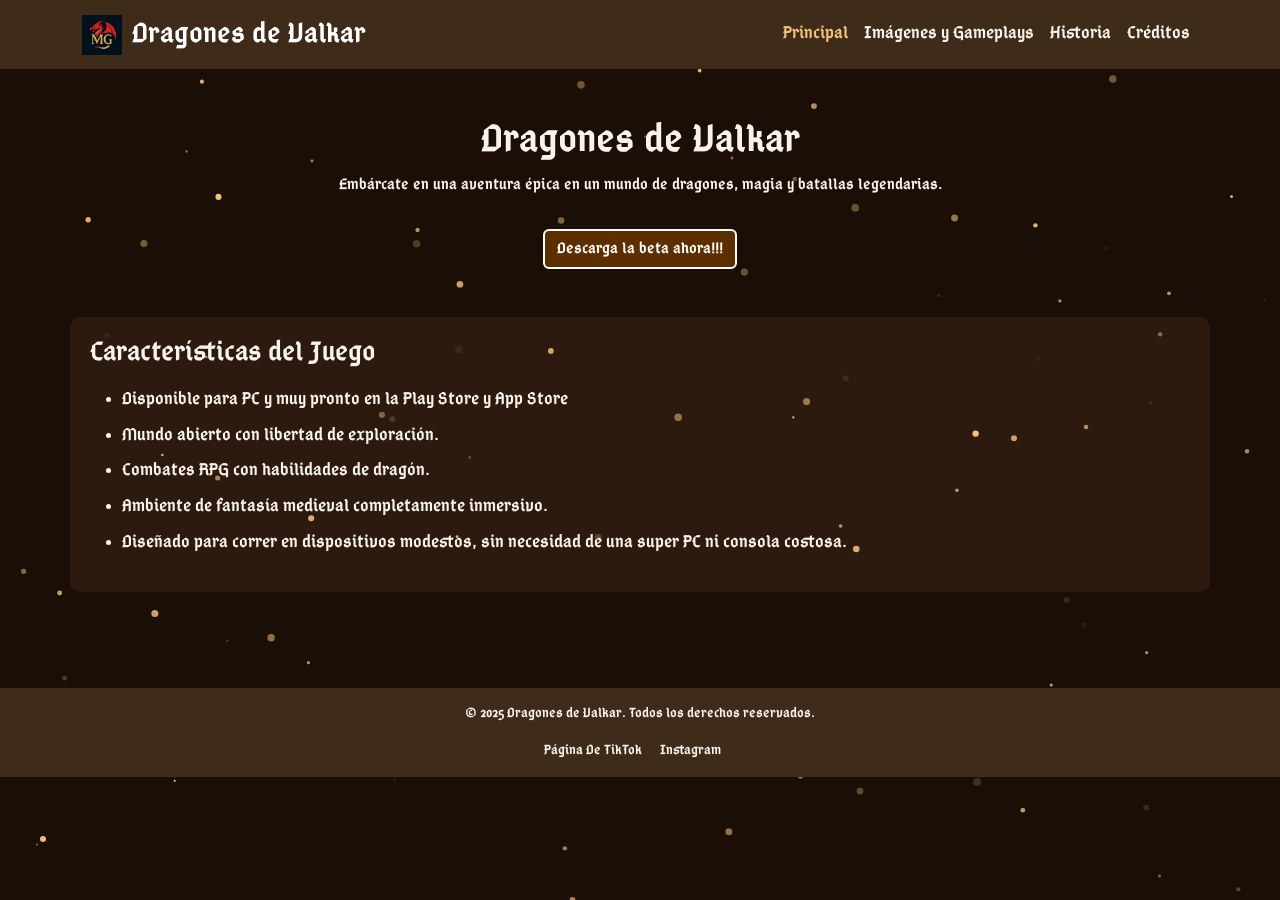
==== index.html @ 28e40c5c "Update index.html" ====
<!DOCTYPE html>
<html lang="es">

<head>
  <meta name="google-site-verification" content="26uT5O9fHgIywnMRwaJhDt1TDYL-JaKxjwkAxQlko0U" />
  <meta charset="UTF-8" />
  <meta name="viewport" content="width=device-width, initial-scale=1" />
  <title>Dragones de Valkar</title>
  <meta name="description" content="Explora el mundo de Dragones de Valkar, un juego de aventuras y dragones desarrollado en Unity.">
  <meta name="keywords" content="juego de dragones, Unity, Valkar, RPG, aventuras">
  <link rel="icon" href="imgs/logo.png" type="image/png">

  <!-- Bootstrap -->
  <link href="https://cdn.jsdelivr.net/npm/bootstrap@5.3.3/dist/css/bootstrap.min.css" rel="stylesheet" />
  <!-- Fuentes medievales -->
  <link href="https://fonts.googleapis.com/css2?family=Cinzel:wght@700&family=Uncial+Antiqua&display=swap"
    rel="stylesheet" />
  <!-- FontAwesome para iconos -->
  <link rel="stylesheet" href="https://cdnjs.cloudflare.com/ajax/libs/font-awesome/6.5.0/css/all.min.css" />
  <link rel="stylesheet" href="style.css">

</head>

<body>
  <canvas class="particles"></canvas>

  <nav class="navbar navbar-expand-lg navbar-dark">
    <div class="container">
      <a class="navbar-brand" href="#" onclick="showSection('principal'); playSound()">
        <img src="imgs/logo1.jpg" alt="" id="logo-img" />
        Dragones de Valkar
      </a>
      <button class="navbar-toggler collapsed" type="button" data-bs-toggle="collapse" data-bs-target="#navbarNav"
        aria-controls="navbarNav" aria-expanded="false" aria-label="Toggle navigation">
        <span></span>
      </button>
      <div class="collapse navbar-collapse" id="navbarNav">
        <ul class="navbar-nav ms-auto">
          <li class="nav-item"><a class="nav-link active" href="#"
              onclick="showSection('principal'); playSound()">Principal</a></li>
          <li class="nav-item"><a class="nav-link" href="#" onclick="showSection('media'); playSound()">Imágenes y
              Gameplays</a></li>
          <li class="nav-item"><a class="nav-link" href="#" onclick="showSection('historia'); playSound()">Historia</a>
          </li>
          <li class="nav-item"><a class="nav-link" href="#" onclick="showSection('creditos'); playSound()">Créditos</a>
          </li>
        </ul>
      </div>
    </div>
  </nav>

  <!-- PRINCIPAL -->
  <header id="principal" class="text-center py-5 active">
    <h1 class="medieval-title">Dragones de Valkar</h1>
    <p class="px-3">
      Embárcate en una aventura épica en un mundo de dragones, magia y batallas legendarias.
    </p>
    <a class="btn btn-medieval mt-3"
      href="https://drive.google.com/uc?export=download&id=1V-UqhpnRbyYNbHT9sSstp-nfOlKIEPv4" download>Descarga la beta ahora!!!</a>

    <div class="container feature-list text-start mt-5">
      <h3 class="medieval-title mb-3">Características del Juego</h3>
      <ul>
        <li>Disponible para PC y muy pronto en la Play Store y App Store</li>
        <li>Mundo abierto con libertad de exploración.</li>
        <li>Combates RPG con habilidades de dragón.</li>
        <li>Ambiente de fantasía medieval completamente inmersivo.</li>
        <li>Diseñado para correr en dispositivos modestos, sin necesidad de una super PC ni consola costosa.</li>
      </ul>
    </div>
  </header>

  <!-- CARRUSEL PRINCIPAL -->
  <section id="carousel-section" class="container mb-5 active">
    <div id="gameCarousel" class="carousel slide" data-bs-ride="carousel" data-bs-interval="4000">
      <div class="carousel-inner">
        <div class="carousel-item active">
          <img src="imgs/game6to.png" class="d-block w-100" alt="Slide 1" />
        </div>
        <div class="carousel-item">
          <img src="imgs/game5top.png" class="d-block w-100" alt="Slide 2" />
        </div>
        <div class="carousel-item">
          <img src="imgs/game13top.png" class="d-block w-100" alt="Slide 3" />
        </div>
      </div>
      <button class="carousel-control-prev" type="button" data-bs-target="#gameCarousel" data-bs-slide="prev">
        <span class="carousel-control-prev-icon"></span>
      </button>
      <button class="carousel-control-next" type="button" data-bs-target="#gameCarousel" data-bs-slide="next">
        <span class="carousel-control-next-icon"></span>
      </button>
    </div>
  </section>

  <!-- MEDIA (IMÁGENES Y GAMEPLAYS) -->
  <section id="media" class="container text-center mb-5">
    <h2 class="medieval-title mb-4">Imágenes y Gameplays</h2>
    <div class="row g-4 justify-content-center">
      <div class="col-6 col-md-4 col-lg-3">
        <div class="dragon-card">
          <img src="imgs/game1.png" alt="Imagen 1" />
        </div>
      </div>
      <div class="col-6 col-md-4 col-lg-3">
        <div class="dragon-card">
          <img src="imgs/game2.png" alt="Imagen 2" />
        </div>
      </div>
      <div class="col-6 col-md-4 col-lg-3">
        <div class="dragon-card">
          <img src="imgs/game3.png" alt="Imagen 3" />
        </div>
      </div>
      <div class="col-6 col-md-4 col-lg-3">
        <div class="dragon-card">
          <img src="imgs/game4.png" alt="Imagen 4" />
        </div>
      </div>
      <div class="col-6 col-md-4 col-lg-3">
        <div class="dragon-card">
          <img src="imgs/game8.png" alt="Imagen 5" />
        </div>
      </div>
      <div class="col-6 col-md-4 col-lg-3">
        <div class="dragon-card">
          <img src="imgs/game11.png" alt="Imagen 6" />
        </div>
      </div>
      <div class="col-6 col-md-4 col-lg-3">
        <div class="dragon-card">
          <img src="imgs/game12.png" alt="Imagen 7" />
        </div>
      </div>
      <div class="col-6 col-md-4 col-lg-3">
        <div class="dragon-card">
          <img src="imgs/game15.png" alt="Imagen 8" />
        </div>
      </div>
      <div class="col-6 col-md-4 col-lg-3">
        <div class="dragon-card">
          <img src="imgs/game13top.png" alt="Imagen 9" />
        </div>
      </div>
      <div class="col-6 col-md-4 col-lg-3">
        <div class="dragon-card">
          <img src="imgs/game8top.png" alt="Imagen 10" />
        </div>
      </div>
    </div>
  </section>

  <!-- HISTORIA -->
  <section id="historia" class="container mb-5">
    <h2 class="medieval-title mb-3 text-center">Historia</h2>
    <label id="historia-text" rows="8">Valkar es una isla perdida en el medio del mar un conjunto de rocas que se
      mantiene de pie ante las adversidades en otros lugares
      tienen animales magicos dinosaurios pero aqui tenemos dragones y
      son muy amigables y debemos de tratar de protegerlos para convivir en esta maravillosa isla, en este increible
      mundo encontraras todo tipo de aventuras misterios por explorar misiones y un increible mundo abierto ademas de
      que puedes elegir tu propia historia no hay nada que te detenga de ser lo que tu quieras ser</label>

    <div class="mt-4 text-center">
      <button class="btn btn-medieval" data-bs-toggle="modal" data-bs-target="#libroDragonesModal">Abrir Libro de
        Dragones</button>
    </div>

    <!-- Modal Libro de Dragones -->
    <div class="modal fade" id="libroDragonesModal" tabindex="-1" aria-labelledby="libroDragonesLabel"
      aria-hidden="true">
      <div class="modal-dialog modal-xl modal-dialog-scrollable">
        <div class="modal-content">
          <div class="modal-header">
            <h5 class="modal-title" id="libroDragonesLabel">Libro de Dragones</h5>
            <button type="button" class="btn-close btn-close-white" data-bs-dismiss="modal"
              aria-label="Cerrar"></button>
          </div>
          <div class="modal-body">
            <div class="row">
              <div class="col-md-4">
                <div class="dragon-card">
                  <img src="imgs/dragon1.png" alt="Dragón Fuego" />
                  <div class="dragon-name">Volcanis</div>
                  <p>Volcanis es un dragon que habita en la isla ashika este dragon escupe lava es gigantesco y ademas
                    lanza viento que destroza todo a su paso.</p>
                </div>
                <div class="dragon-card">
                  <img src="imgs/dragon2.png" alt="Dragón Fuego" />
                  <div class="dragon-name">Lyas</div>
                  <p>Lyas es un dragon de naturaleza, es muy docil y es muy bueno con las plantas muy fuerte ademas con
                    sus ataques de naturaleza
                    , habita principalmente en la isla lisana</p>
                </div>
                <div class="dragon-card">
                  <img src="imgs/dragon3.png" alt="Dragón Fuego" />
                  <div class="dragon-name">Nereus</div>
                  <p>Nereus es un dragon de agua que puede moverse por el mar, no puede volar como la mayoria pero puede
                    moverse mas rapido por el agua,
                    habita en todo el mar,pricipalmente en la isla salias.</p>
                </div>
                <div class="dragon-card">
                  <img src="imgs/dragon4.png" alt="Dragón Fuego" />
                  <div class="dragon-name">Leo</div>
                  <p>leo es un dragon robusto y es perfecto para destruir cosas ya que tiene una cola con una piedra muy
                    poderoso
                    es muy util para conseguir recursos habita principalmente en la isla rocastra.</p>
                </div>
              </div>
              <!-- añadir más dragones-->
            </div>
          </div>
          <div class="modal-footer">
            <button type="button" class="btn btn-medieval" data-bs-dismiss="modal">Cerrar</button>
          </div>
        </div>
      </div>
    </div>
  </section>

  <!-- CRÉDITOS -->
  <section id="creditos" class="container text-center mb-5">
    <h2 class="medieval-title mb-3">Créditos</h2>
    <p>Desarrollado por Sebastian Aguilar Quesada.</p>
    <p>Desarrollado por Keneth barquero Cubillo</p>
    <a href="https://forms.cloud.microsoft/pages/responsepage.aspx?id=Kv6hD1vVZUaV51OlaSfYM9OMAo64_tlMnvQJeB1EG01UQlcwNUxWU0dCRjVFMVNMQ1pEWjNPNTMyMC4u&origin=lprLink&route=shorturl"
      target="_blank" rel="noopener">Contribuye con el desarrollo de Dragones de Valkar danos tus comentarios en esta
      encuesta</a>
    <h2 class="medieval-title mb-3 text-center">Nuestra Historia</h2>
    <label id="historia-text" rows="8">El juego fue Desarrollado con el fin de participar en la competicion expotecnica
      pero mas que eso para llegar a ser un juego competitvo nuestra inspiracion son todas las personas que a corta edad
      y solos contra el mundo lograron cosas increibles y queremos lo mismo somos un equipo de desarrollo pequeño pero
      esperamos poder llegar a cosas grandes el proyecto fue empezado el 15 de noviembre de 2024 y se llevan mas de
      12mil lineas de codigo ademas de muchas horas de trabajo, todo esto hecho por nuestro equipo de trabajo que como
      unica educacion tiene python basico de consola lo cual no es para nada lo que se necesita para hacer un
      videojuego, se requiere aprender una infinifad de tecnologias que nuestro equipo aprendio por su cuenta para poder
      desarrollar este juego todo con el fin de dar inspiracion a otras personas para que se empeñen en sus proyectos
      personales asi como muchas personas nos inspiraron a nostros, esta es nuestra Historia y apenas comienza. </label>
  </section>

  <!-- Botón volver arriba -->
  <button id="backToTop" title="Volver arriba"><i class="fas fa-arrow-up"></i></button>

  <footer class="text-center mt-5">
    <p>© 2025 Dragones de Valkar. Todos los derechos reservados.</p>
    <a href="https://www.tiktok.com/@mythic.game" target="_blank" rel="noopener">Página De TikTok</a>
    <a href="https://www.instagram.com/mythic_games.mg/" target="_blank" rel="noopener">Instagram</a>
  </footer>

  <!-- Bootstrap JS -->
  <script src="https://cdn.jsdelivr.net/npm/bootstrap@5.3.3/dist/js/bootstrap.bundle.min.js"></script>

  <audio id="clickSound" src="https://freesound.org/data/previews/250/250629_4486188-lq.mp3" preload="auto"></audio>

  <script>
    // Función para mostrar la sección seleccionada
    function showSection(id) {
      // Ocultar todas las secciones y headers
      const sections = document.querySelectorAll('section, header');
      sections.forEach(s => {
        s.classList.remove('active');
      });

      // Activar la sección solicitada
      const target = document.getElementById(id);
      if (target) {
        target.classList.add('active');
      }

      // Actualizar el estado activo en el navbar
      const navLinks = document.querySelectorAll('.nav-link');
      navLinks.forEach(link => {
        link.classList.remove('active');
        if (link.textContent.trim().toLowerCase() === id) {
          link.classList.add('active');
        }
      });

      // Cerrar menú en móvil si está abierto
      const navbarCollapse = document.getElementById('navbarNav');
      if (navbarCollapse.classList.contains('show')) {
        new bootstrap.Collapse(navbarCollapse).hide();
        document.querySelector('.navbar-toggler').classList.add('collapsed');
      }
    }

    // Sonido al cambiar sección
    function playSound() {
      const sound = document.getElementById('');
      if (sound) {
        sound.currentTime = 0;
        sound.play();
      }
    }

    // Botón volver arriba
    const backToTopBtn = document.getElementById('backToTop');

    window.addEventListener('scroll', () => {
      if (window.scrollY > 300) {
        backToTopBtn.style.display = 'block';
      } else {
        backToTopBtn.style.display = 'none';
      }
    });

    backToTopBtn.addEventListener('click', () => {
      window.scrollTo({ top: 0, behavior: 'smooth' });
    });

    // Animar menú hamburguesa con toggle clases
    const toggler = document.querySelector('.navbar-toggler');
    toggler.addEventListener('click', () => {
      toggler.classList.toggle('collapsed');
    });

    // Partículas decorativas tipo magia
    const canvas = document.querySelector('.particles');
    const ctx = canvas.getContext('2d');
    let particlesArray = [];
    let w, h;

    function initCanvas() {
      w = window.innerWidth;
      h = window.innerHeight;
      canvas.width = w;
      canvas.height = h;
    }

    class Particle {
      constructor() {
        this.x = Math.random() * w;
        this.y = Math.random() * h;
        this.size = Math.random() * 3 + 1;
        this.speedX = (Math.random() - 0.5) * 0.5;
        this.speedY = (Math.random() - 0.5) * 0.5;
        this.alpha = Math.random();
      }
      update() {
        this.x += this.speedX;
        this.y += this.speedY;
        if (this.x < 0 || this.x > w) this.speedX *= -1;
        if (this.y < 0 || this.y > h) this.speedY *= -1;
      }
      draw() {
        ctx.save();
        ctx.globalAlpha = this.alpha;
        ctx.fillStyle = '#f1c27d';
        ctx.beginPath();
        ctx.arc(this.x, this.y, this.size, 0, Math.PI * 2);
        ctx.fill();
        ctx.restore();
      }
    }

    function initParticles() {
      particlesArray = [];
      for (let i = 0; i < 100; i++) {
        particlesArray.push(new Particle());
      }
    }

    function animateParticles() {
      ctx.clearRect(0, 0, w, h);
      particlesArray.forEach(p => {
        p.update();
        p.draw();
      });
      requestAnimationFrame(animateParticles);
    }

    window.addEventListener('resize', () => {
      initCanvas();
      initParticles();
    });

    // Inicializar todo
    initCanvas();
    initParticles();
    animateParticles();

    // Al cargar, mostrar sección principal
    document.addEventListener('DOMContentLoaded', () => {
      showSection('principal');
    });

    document.getElementById('contactForm').addEventListener('submit', e => {
      e.preventDefault();
      alert('Gracias por tu mensaje. Pronto te responderemos.');
      e.target.reset();
    });
  </script>
</body>


</html>
---- style.css ----
body {
        background-color: #1b0e06;
        font-family: 'abibas', cursive;
        color: #f8f4ed;
        margin: 0;
        padding: 0;
        transition: all 0.5s ease-in-out;
        overflow-x: hidden;
        position: relative;
    }

    @font-face {
        font-family: "abibas";
        src: url("Abibas (1).ttf") format('truetype');
        font-weight: normal;
        font-style: normal;
    }

    /* Navbar */
    .navbar {
        background-color: #3e2b1a;
        font-family: 'abibas', cursive;
        z-index: 20;
    }

    .navbar-brand {
        font-family: 'abibas', serif;
        font-size: 1.8rem;
        cursor: pointer;
        display: flex;
        align-items: center;
        gap: 10px;
    }

    .navbar-brand img {
        height: 40px;
        width: 40px;
        object-fit: contain;
    }

    .navbar-nav .nav-link {
        font-size: 1.1rem;
        color: #f8f4ed;
        transition: color 0.3s ease;
    }

    .navbar-nav .nav-link:hover,
    .navbar-nav .nav-link.active {
        color: #f1c27d;
    }

    /* Botón Medieval */
    .btn-medieval {
        background-color: #5c2e00;
        color: white;
        border: 2px solid #fff;
        transition: transform 0.3s ease;
        font-family: 'abibas', serif;
    }

    .btn-medieval:hover {
        transform: scale(1.1);
        background-color: #734b28;
    }

    /* Carousel */
    .carousel-item img {
        height: 500px;
        object-fit: cover;
    }

    /* Secciones */
    section,
    header {
        display: none;
        animation: fadeIn 0.5s ease-in-out;
    }

    section.active,
    header.active {
        display: block;
    }

    @keyframes fadeIn {
        from {
            opacity: 0;
        }

        to {
            opacity: 1;
        }
    }

    /* Lista características */
    .feature-list {
        background-color: #2c1a0f;
        border-radius: 10px;
        padding: 20px;
        margin-top: 30px;
    }

    .feature-list li {
        margin-bottom: 10px;
        font-size: 1.15rem;
        line-height: 1.4;
    }

    /* Texto en historia */
    #historia-text {
        background-color: #2c1a0f;
        border-radius: 10px;
        padding: 20px;
        font-size: 1.1rem;
        line-height: 1.5;
        max-height: 250px;
        overflow-y: auto;
        margin-top: 20px;
        color: #f8f4ed;
    }

    /* Libro dragones - modal */
    .modal-content {
        background-color: #3e2b1a;
        color: #f8f4ed;
        font-family: 'abibas', cursive;
    }

    .modal-header,
    .modal-footer {
        border: none;
    }

    .dragon-card {
        background-color: #5c2e00;
        border-radius: 10px;
        padding: 15px;
        margin: 10px;
        box-shadow: 0 0 10px #f1c27d;
        text-align: center;
    }

    .dragon-card img {
        max-width: 100%;
        border-radius: 8px;
        margin-bottom: 10px;
        border: 2px solid #f1c27d;
    }

    .dragon-name {
        font-family: 'abibas', serif;
        font-size: 1.4rem;
        margin-bottom: 8px;
    }

    /* Media queries para mejorar diseño móvil */
    @media (max-width: 768px) {
        .carousel-item img {
            height: 300px;
        }

        .navbar-brand {
            font-size: 1.5rem;
        }

        .feature-list li {
            font-size: 1rem;
        }
    }

    /* Footer */
    footer {
        background-color: #3e2b1a;
        padding: 15px;
        font-size: 0.9rem;
        font-family: 'abibas', cursive;
        color: #f8f4ed;
        position: relative;
        z-index: 10;
    }

    footer a {
        color: #f8f4ed;
        text-decoration: none;
        margin-right: 15px;
        transition: color 0.3s ease;
    }

    footer a:hover {
        color: #f1c27d;
    }

    /* Botón volver arriba */
    #backToTop {
        position: fixed;
        bottom: 40px;
        right: 40px;
        background-color: #5c2e00;
        border: none;
        border-radius: 50%;
        width: 50px;
        height: 50px;
        color: white;
        font-size: 1.5rem;
        cursor: pointer;
        display: none;
        z-index: 100;
        box-shadow: 0 0 10px #f1c27d;
        transition: background-color 0.3s ease;
    }

    #backToTop:hover {
        background-color: #734b28;
    }

    /* Menu hamburguesa animado */
    .navbar-toggler {
        border: none;
        outline: none;
        position: relative;
        width: 30px;
        height: 22px;
        cursor: pointer;
        background: transparent;
        z-index: 20;
    }

    .navbar-toggler span,
    .navbar-toggler span::before,
    .navbar-toggler span::after {
        display: block;
        background-color: #f8f4ed;
        position: absolute;
        height: 3px;
        width: 100%;
        border-radius: 2px;
        transition: all 0.3s ease;
    }

    .navbar-toggler span {
        top: 50%;
        margin-top: -1.5px;
    }

    .navbar-toggler span::before {
        content: "";
        top: -8px;
    }

    .navbar-toggler span::after {
        content: "";
        top: 8px;
    }

    .navbar-toggler.collapsed span {
        background-color: #f8f4ed;
    }

    .navbar-toggler:not(.collapsed) span {
        background-color: transparent;
    }

    .navbar-toggler:not(.collapsed) span::before {
        top: 0;
        transform: rotate(45deg);
    }

    .navbar-toggler:not(.collapsed) span::after {
        top: 0;
        transform: rotate(-45deg);
    }

    /* Partículas decorativas */
    .particles {
        position: fixed;
        top: 0;
        left: 0;
        width: 100%;
        height: 100%;
        pointer-events: none;
        z-index: 0;
    }
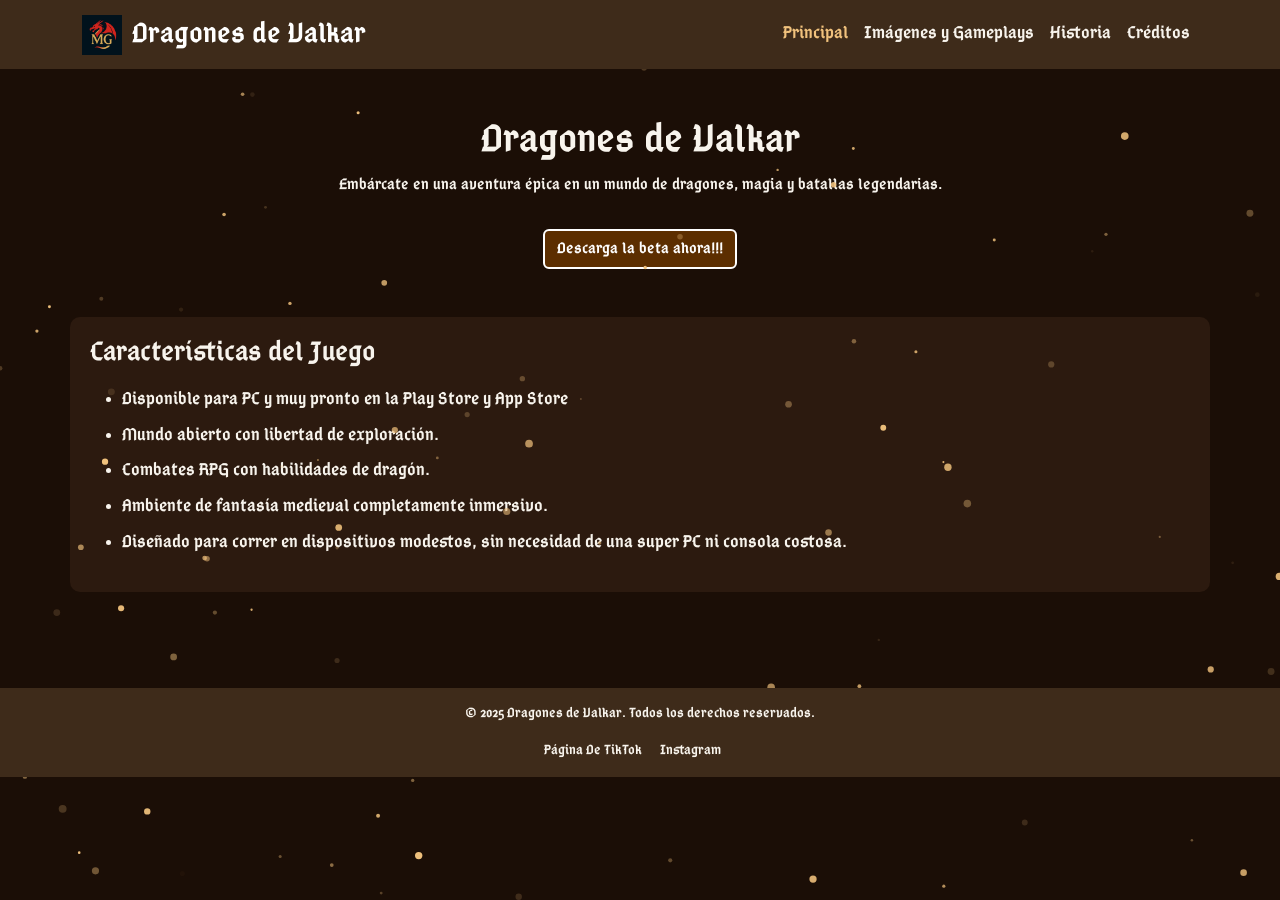
==== commit 72f8b8a4: "Update index.html" ====
--- a/index.html
+++ b/index.html
@@ -56,7 +56,7 @@
       Embárcate en una aventura épica en un mundo de dragones, magia y batallas legendarias.
     </p>
     <a class="btn btn-medieval mt-3"
-      href="https://drive.google.com/uc?export=download&id=1V-UqhpnRbyYNbHT9sSstp-nfOlKIEPv4" download>Descarga la beta ahora!!!</a>
+      href="https://drive.google.com/uc?export=download&id=1M0glUZsLuJYjhOCII3CLXPumoI_lZcLC" download>Descarga la beta ahora!!!</a>
 
     <div class="container feature-list text-start mt-5">
       <h3 class="medieval-title mb-3">Características del Juego</h3>
@@ -404,3 +404,4 @@
 
 
 
+
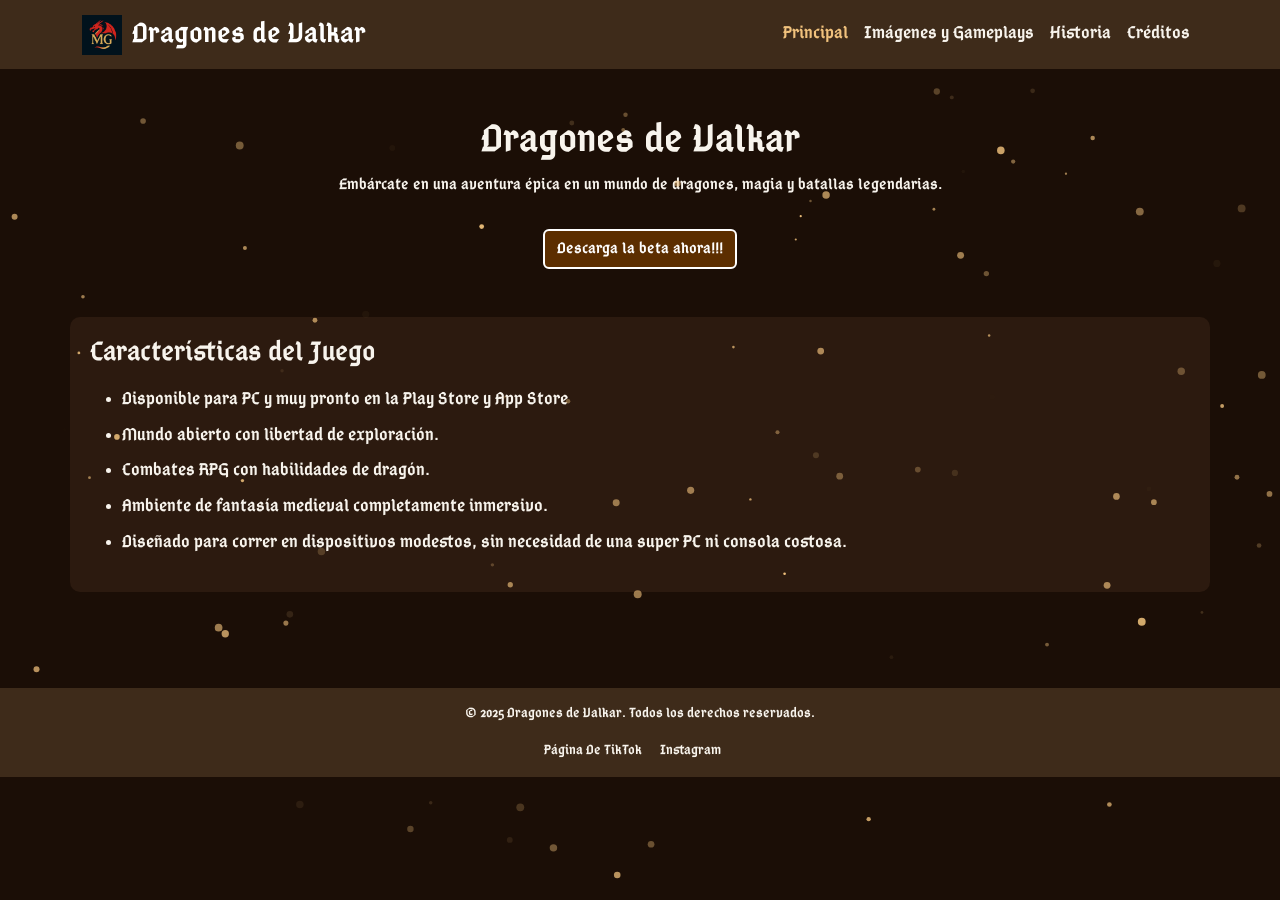
==== commit 6e876943: "actualizacion link de isntalador" ====
--- a/index.html
+++ b/index.html
@@ -56,7 +56,7 @@
       Embárcate en una aventura épica en un mundo de dragones, magia y batallas legendarias.
     </p>
     <a class="btn btn-medieval mt-3"
-      href="https://drive.google.com/uc?export=download&id=1M0glUZsLuJYjhOCII3CLXPumoI_lZcLC" download>Descarga la beta ahora!!!</a>
+      href="https://drive.google.com/uc?export=download&id=1ZVy04LZ1TCMwUZ-6Q-70GXaSvISHxenM" download>Descarga la beta ahora!!!</a>
 
     <div class="container feature-list text-start mt-5">
       <h3 class="medieval-title mb-3">Características del Juego</h3>
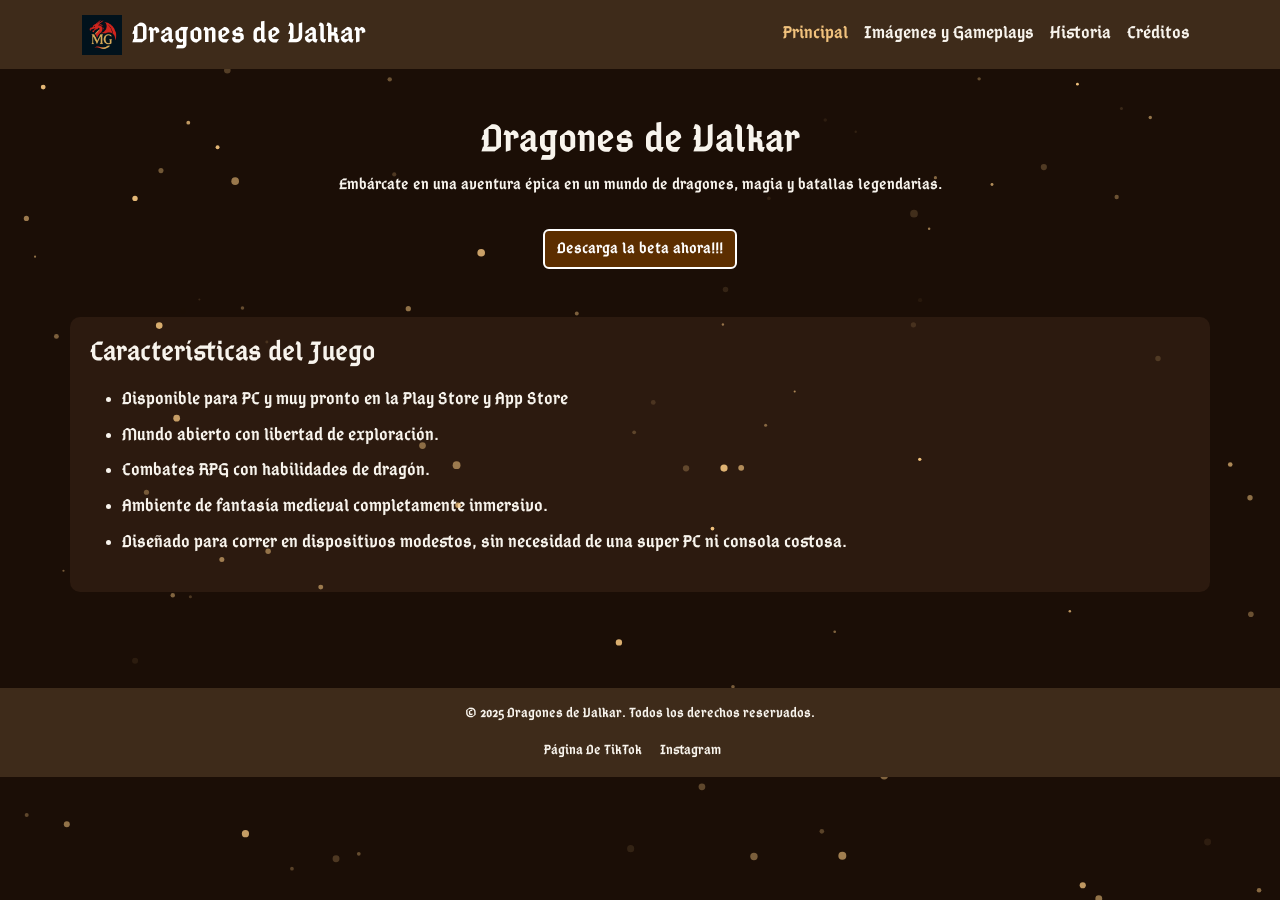
==== commit a6d33c74: "Update index.html" ====
--- a/index.html
+++ b/index.html
@@ -56,7 +56,7 @@
       Embárcate en una aventura épica en un mundo de dragones, magia y batallas legendarias.
     </p>
     <a class="btn btn-medieval mt-3"
-      href="https://drive.google.com/uc?export=download&id=1ZVy04LZ1TCMwUZ-6Q-70GXaSvISHxenM" download>Descarga la beta ahora!!!</a>
+      href="https://drive.google.com/uc?export=download&id=1M0glUZsLuJYjhOCII3CLXPumoI_lZcLC" download>Descarga la beta ahora!!!</a>
 
     <div class="container feature-list text-start mt-5">
       <h3 class="medieval-title mb-3">Características del Juego</h3>
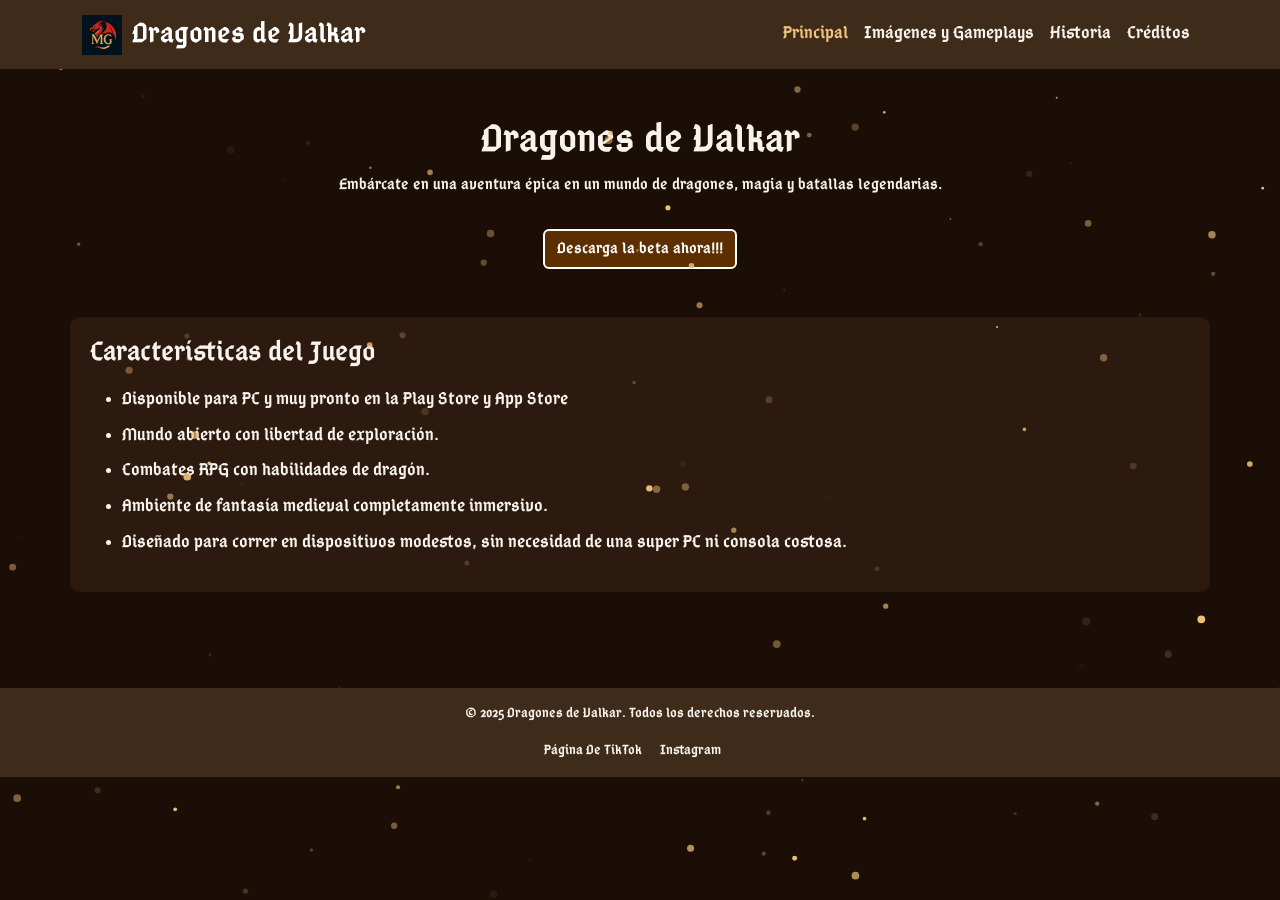
==== commit 103e9337: "Update index.html" ====
--- a/index.html
+++ b/index.html
@@ -56,7 +56,7 @@
       Embárcate en una aventura épica en un mundo de dragones, magia y batallas legendarias.
     </p>
     <a class="btn btn-medieval mt-3"
-      href="https://drive.google.com/uc?export=download&id=1M0glUZsLuJYjhOCII3CLXPumoI_lZcLC" download>Descarga la beta ahora!!!</a>
+      href="https://drive.google.com/uc?export=download&id=1UA3DSQfFFxGYNhDPKsEguJf7kkUTbz_n" download>Descarga la beta ahora!!!</a>
 
     <div class="container feature-list text-start mt-5">
       <h3 class="medieval-title mb-3">Características del Juego</h3>
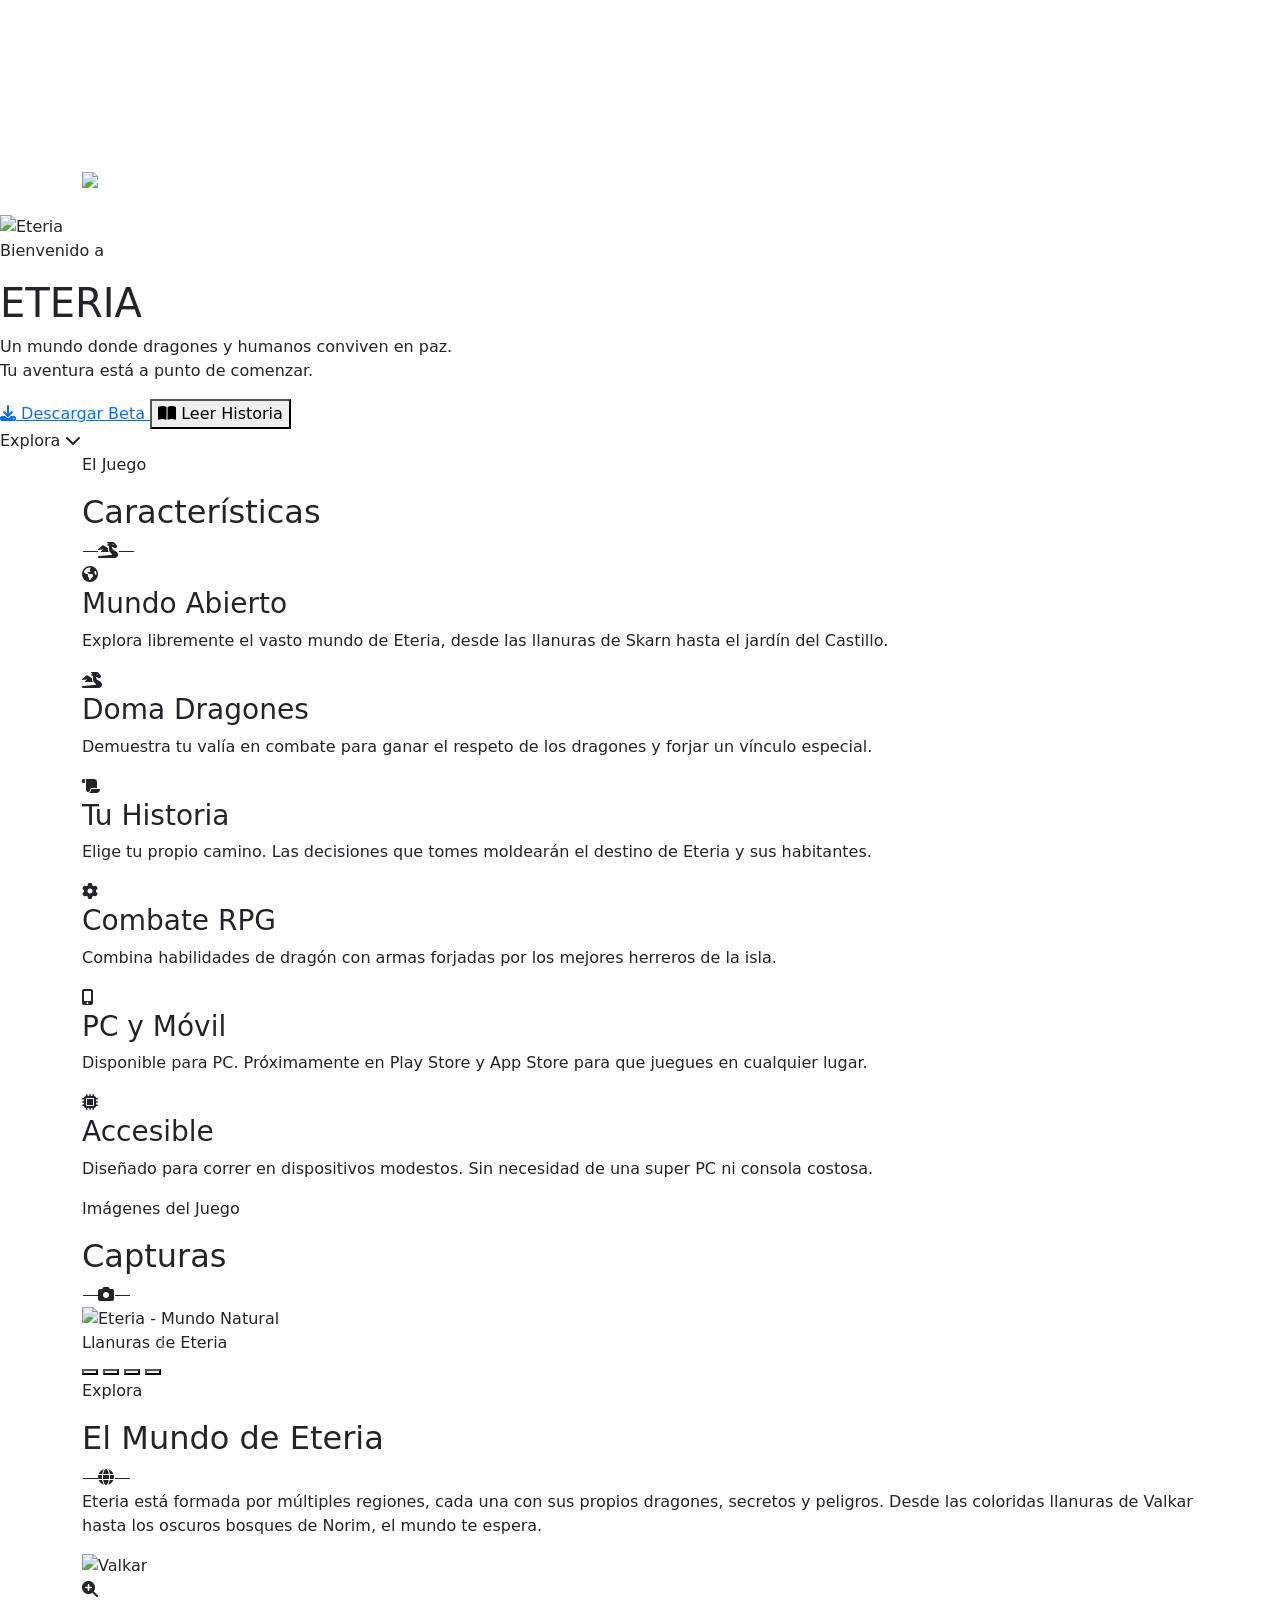
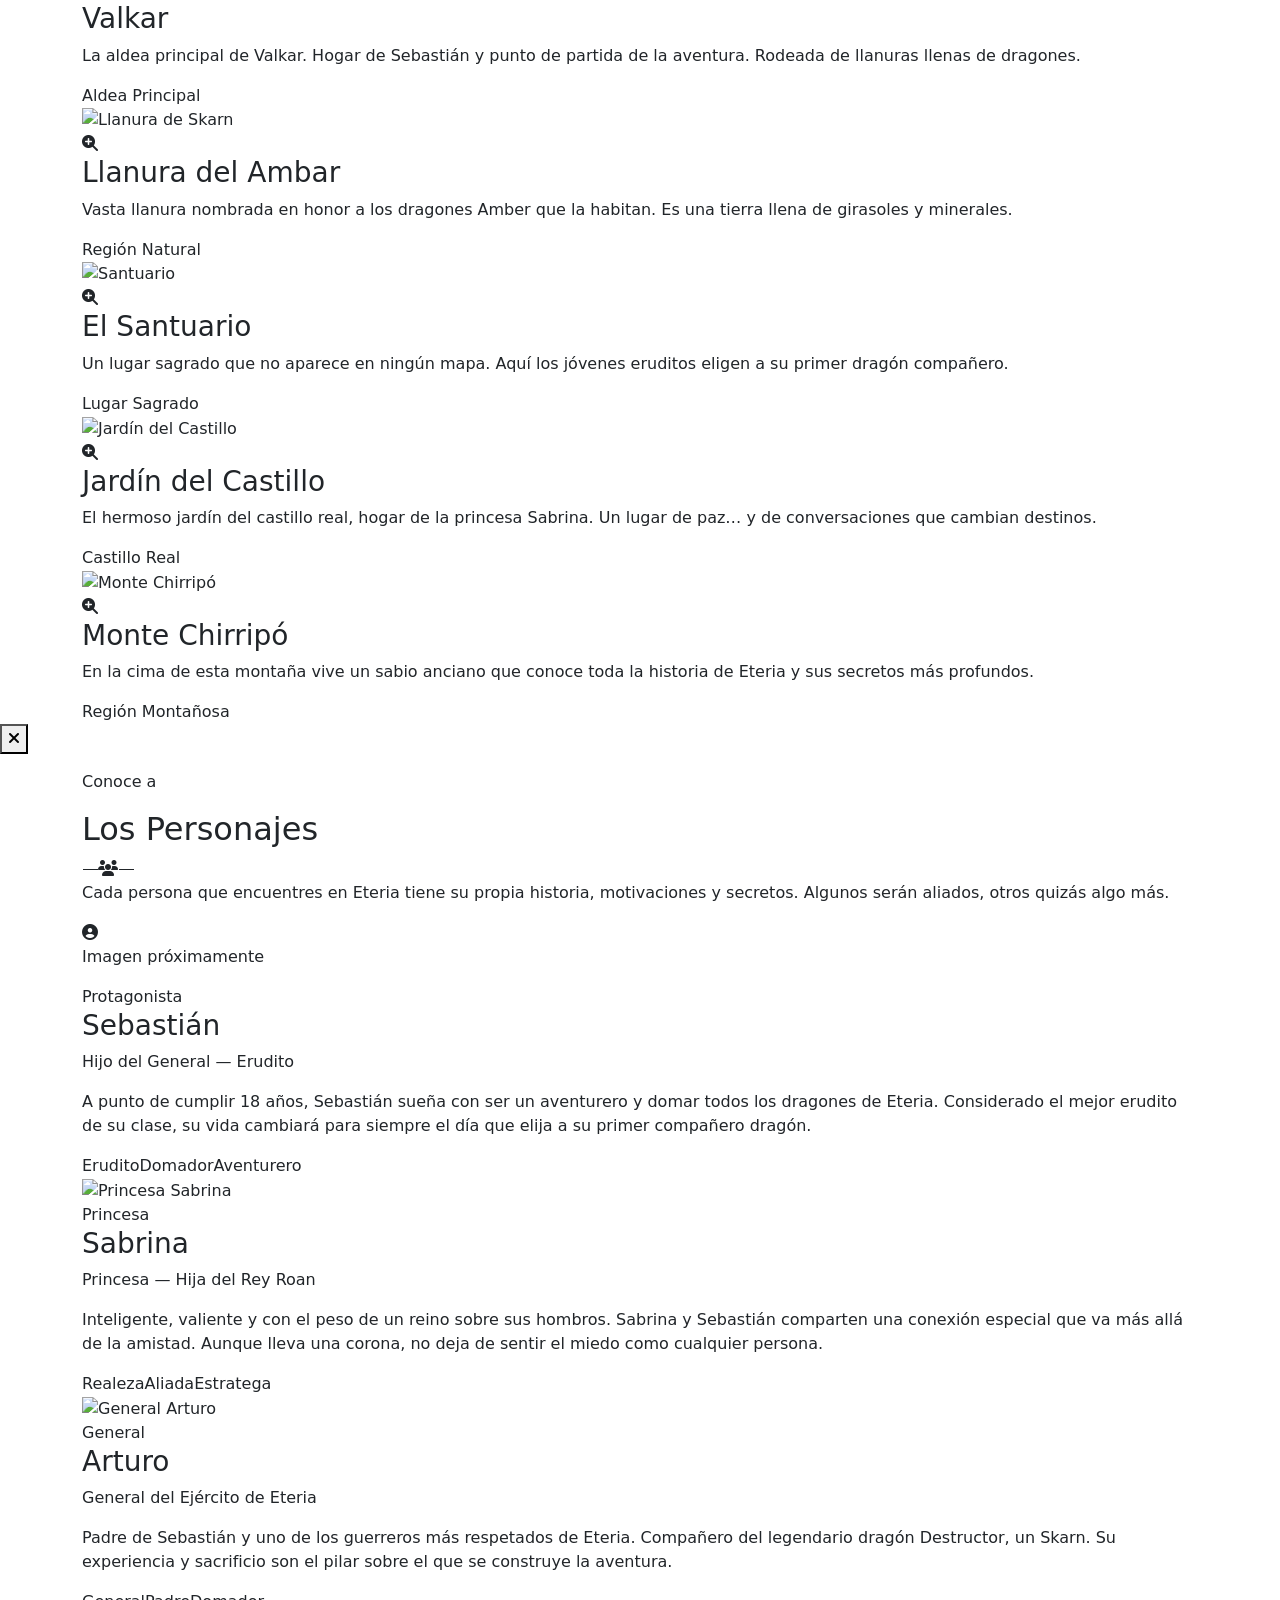
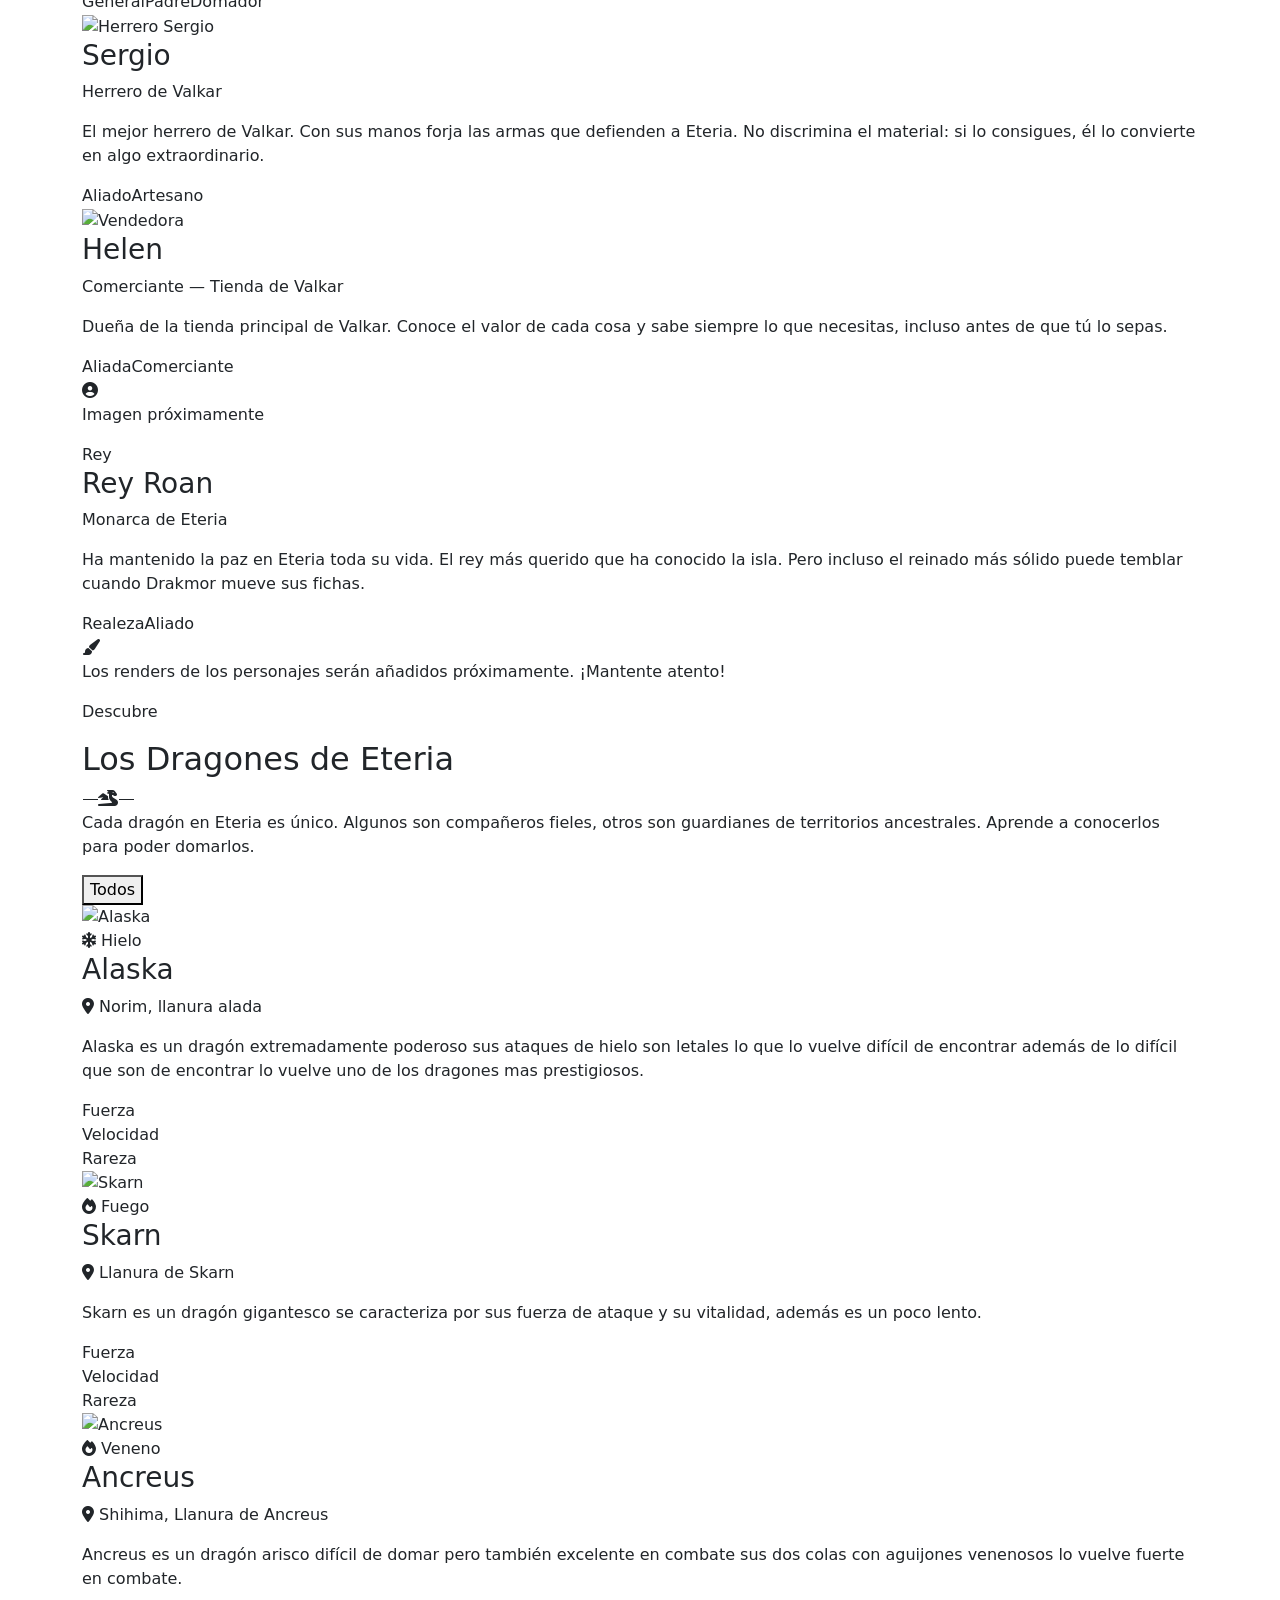
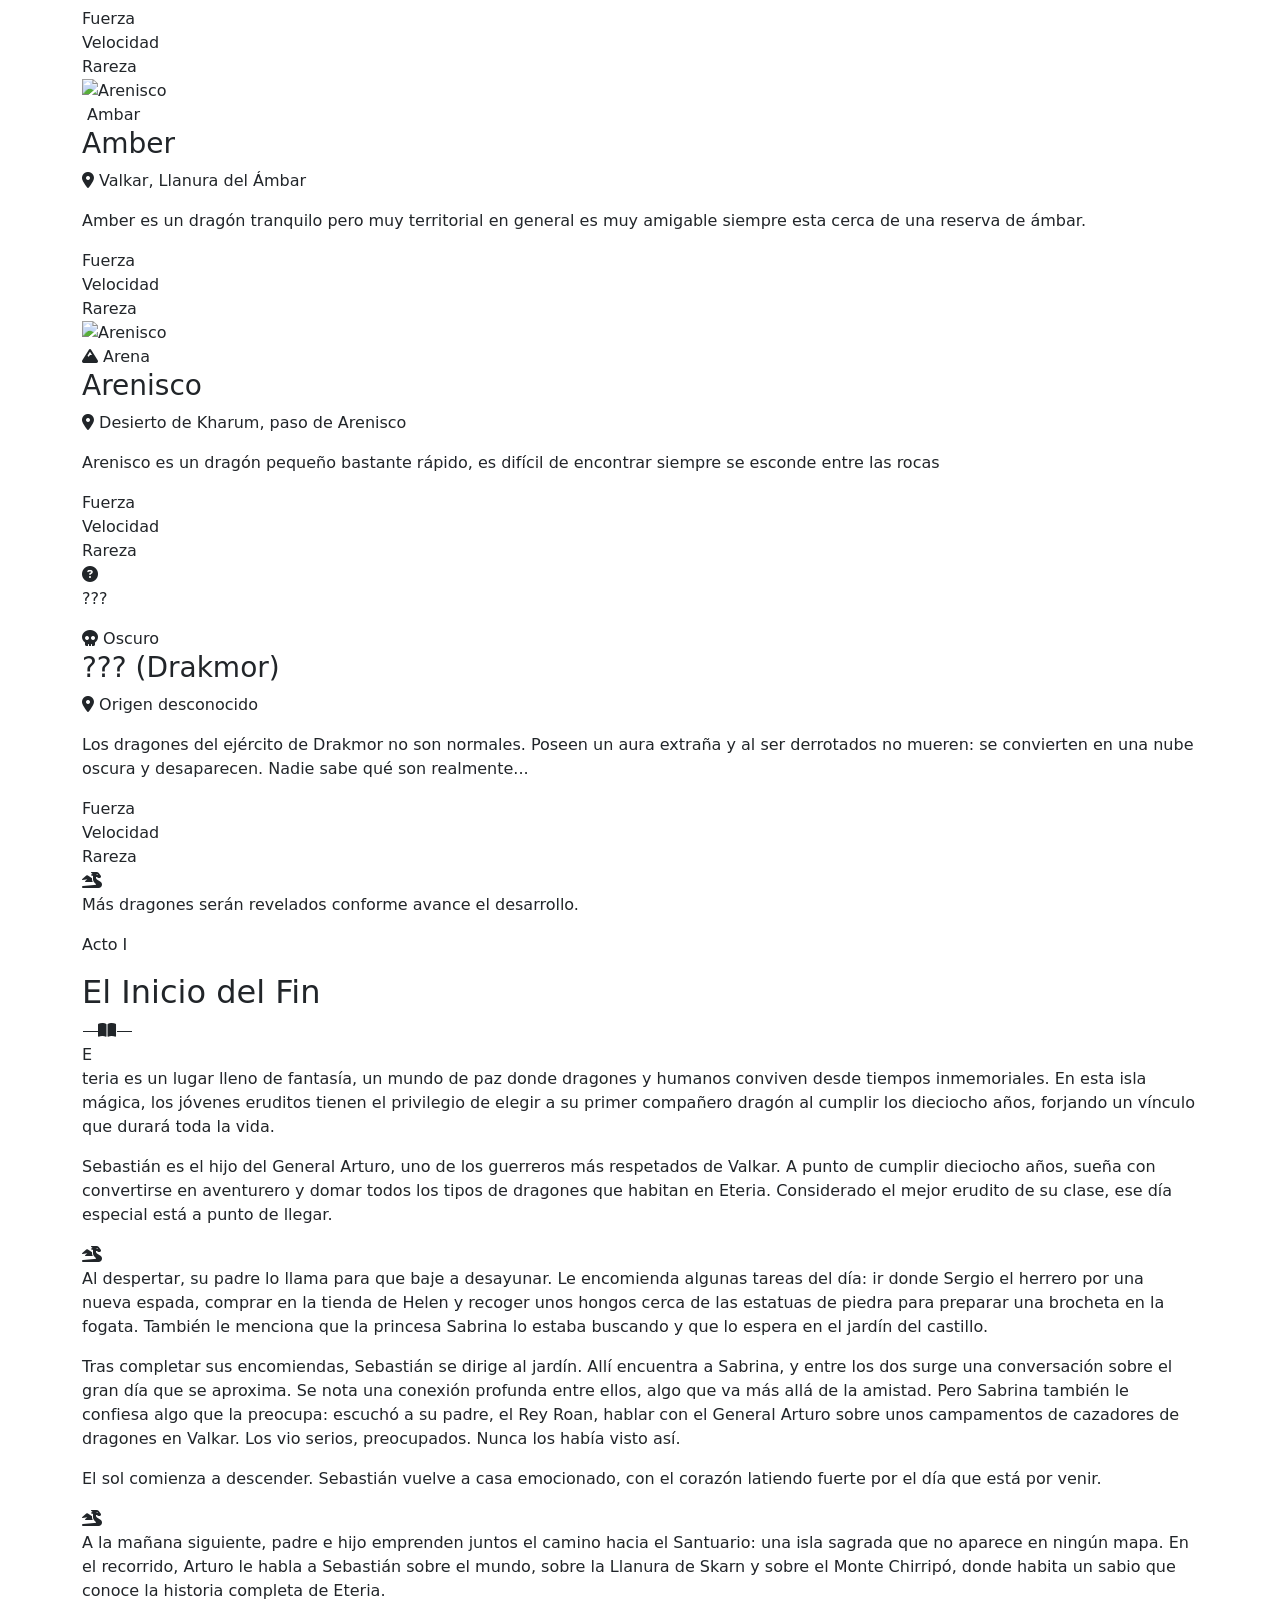
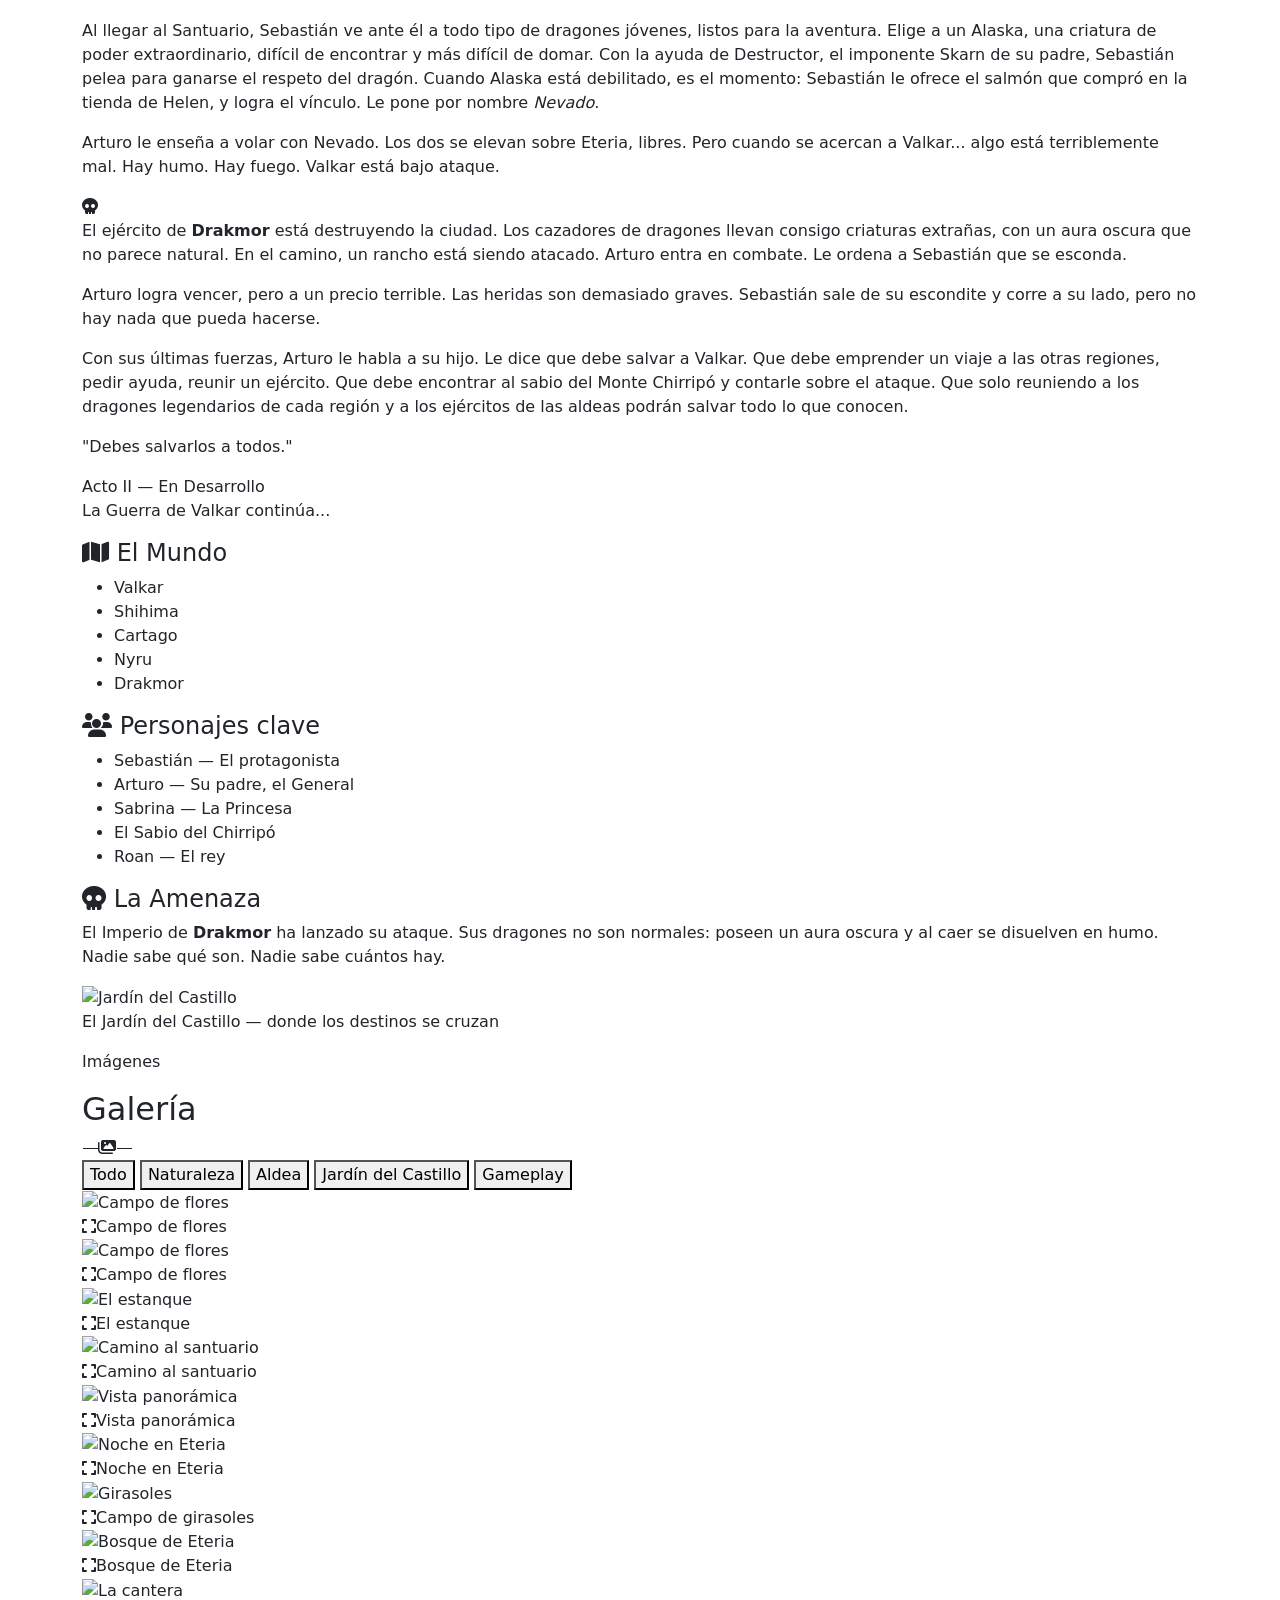
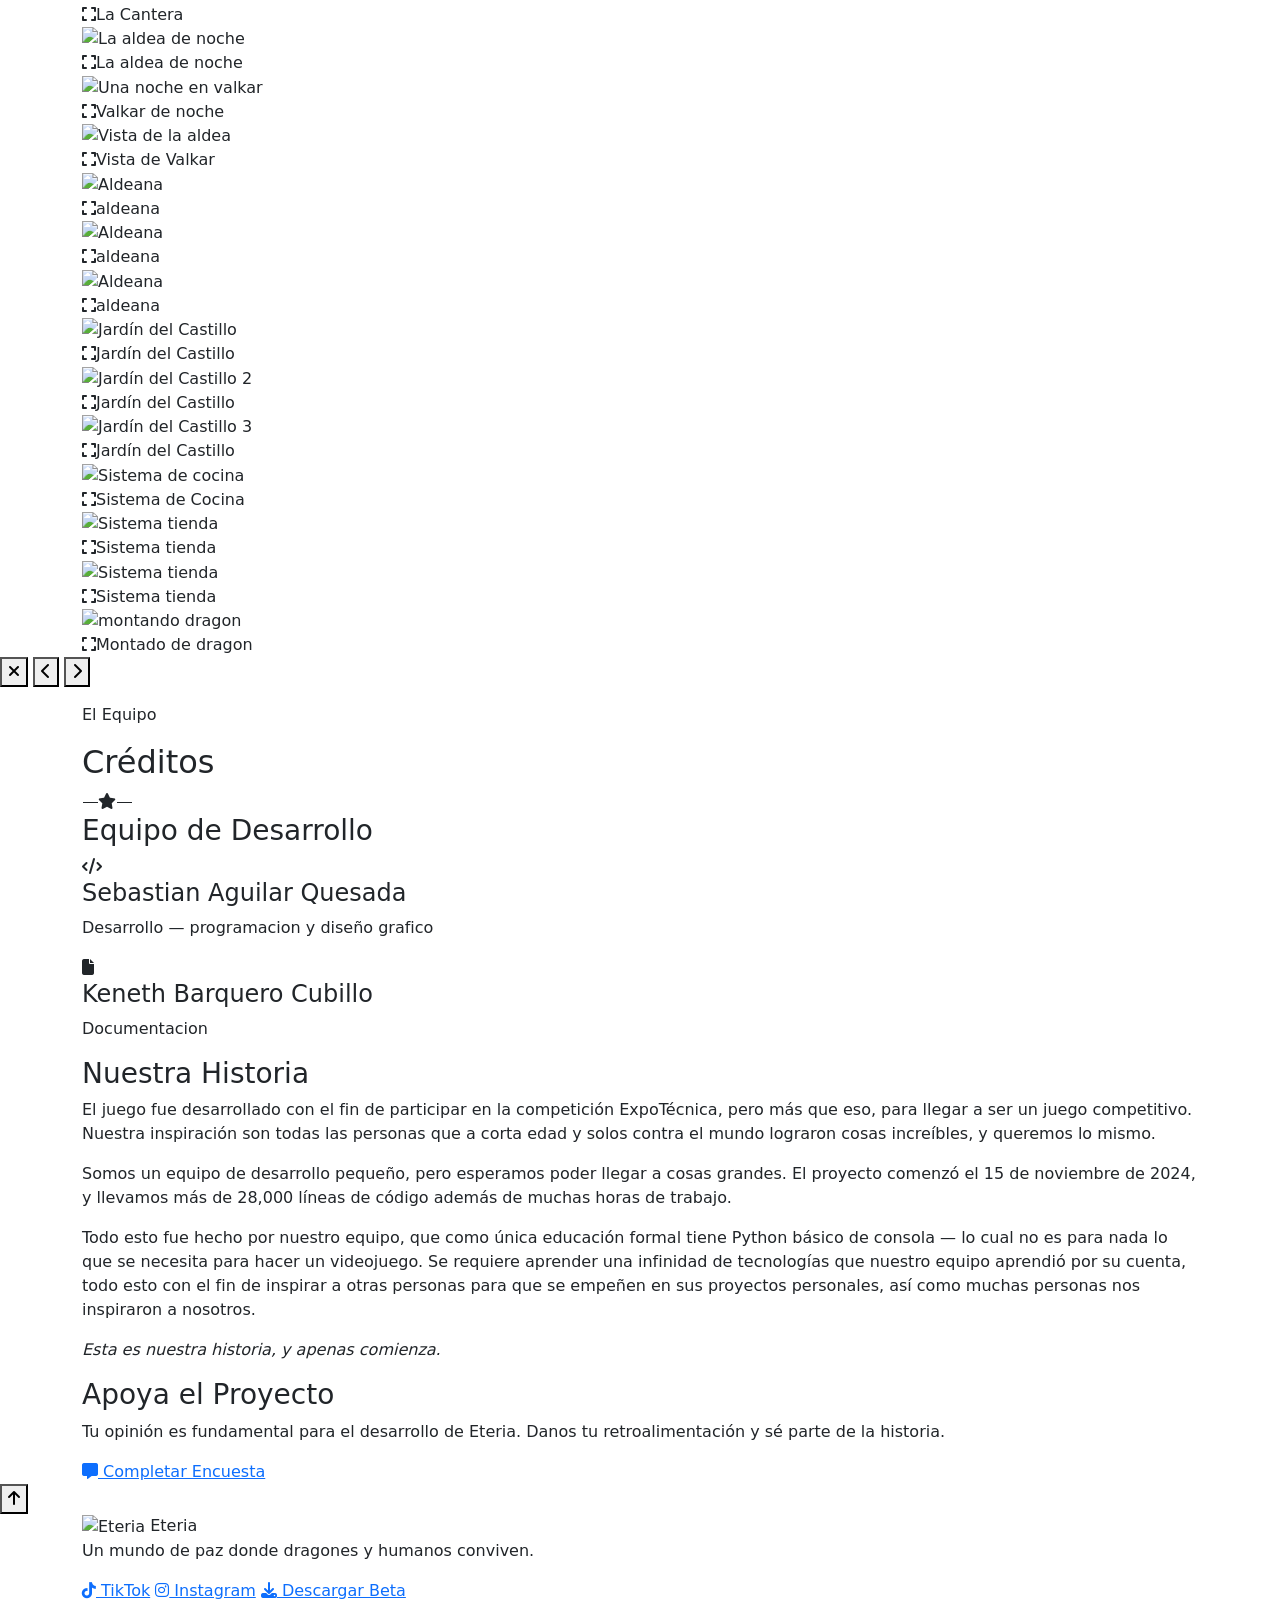
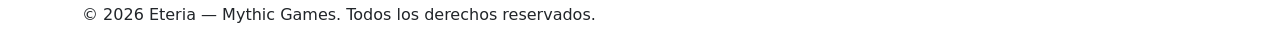
==== commit 29322f1f: "Update index.html" ====
--- a/index.html
+++ b/index.html
@@ -5,30 +5,36 @@
   <meta name="google-site-verification" content="26uT5O9fHgIywnMRwaJhDt1TDYL-JaKxjwkAxQlko0U" />
   <meta charset="UTF-8" />
   <meta name="viewport" content="width=device-width, initial-scale=1" />
-  <title>Dragones de Valkar</title>
-  <meta name="description" content="Explora el mundo de Dragones de Valkar, un juego de aventuras y dragones desarrollado en Unity.">
-  <meta name="keywords" content="juego de dragones, Unity, Valkar, RPG, aventuras">
+  <title>Eteria — Mundo de Dragones</title>
+  <meta name="description"
+    content="Eteria es un mundo de fantasía donde dragones y humanos conviven. Embárcate en una aventura épica desarrollada en Unity.">
+  <meta name="keywords" content="Eteria, juego de dragones, Unity, RPG, aventuras, mundo abierto, fantasía medieval">
   <link rel="icon" href="imgs/logo.png" type="image/png">
 
   <!-- Bootstrap -->
   <link href="https://cdn.jsdelivr.net/npm/bootstrap@5.3.3/dist/css/bootstrap.min.css" rel="stylesheet" />
-  <!-- Fuentes medievales -->
-  <link href="https://fonts.googleapis.com/css2?family=Cinzel:wght@700&family=Uncial+Antiqua&display=swap"
+  <!-- Fuentes -->
+  <link
+    href="https://fonts.googleapis.com/css2?family=Cinzel+Decorative:wght@400;700;900&family=Cinzel:wght@400;600;700&family=EB+Garamond:ital,wght@0,400;0,500;1,400&display=swap"
     rel="stylesheet" />
-  <!-- FontAwesome para iconos -->
+  <!-- FontAwesome -->
   <link rel="stylesheet" href="https://cdnjs.cloudflare.com/ajax/libs/font-awesome/6.5.0/css/all.min.css" />
   <link rel="stylesheet" href="style.css">
-
 </head>
 
 <body>
-  <canvas class="particles"></canvas>
-
-  <nav class="navbar navbar-expand-lg navbar-dark">
+  <canvas class="particles" id="particleCanvas"></canvas>
+
+  <!-- CURSOR PERSONALIZADO -->
+  <div class="cursor-dot"></div>
+  <div class="cursor-ring"></div>
+
+  <!-- NAVBAR -->
+  <nav class="navbar navbar-expand-lg navbar-dark" id="mainNav">
     <div class="container">
-      <a class="navbar-brand" href="#" onclick="showSection('principal'); playSound()">
-        <img src="imgs/logo1.jpg" alt="" id="logo-img" />
-        Dragones de Valkar
+      <a class="navbar-brand" href="#" onclick="showSection('inicio'); return false;">
+        <img src="imgs/logo1.jpg" alt="Eteria Logo" id="logo-img" />
+        <span class="brand-text">Eteria</span>
       </a>
       <button class="navbar-toggler collapsed" type="button" data-bs-toggle="collapse" data-bs-target="#navbarNav"
         aria-controls="navbarNav" aria-expanded="false" aria-label="Toggle navigation">
@@ -36,372 +42,936 @@
       </button>
       <div class="collapse navbar-collapse" id="navbarNav">
         <ul class="navbar-nav ms-auto">
-          <li class="nav-item"><a class="nav-link active" href="#"
-              onclick="showSection('principal'); playSound()">Principal</a></li>
-          <li class="nav-item"><a class="nav-link" href="#" onclick="showSection('media'); playSound()">Imágenes y
-              Gameplays</a></li>
-          <li class="nav-item"><a class="nav-link" href="#" onclick="showSection('historia'); playSound()">Historia</a>
-          </li>
-          <li class="nav-item"><a class="nav-link" href="#" onclick="showSection('creditos'); playSound()">Créditos</a>
-          </li>
+          <li class="nav-item"><a class="nav-link active" href="#" onclick="showSection('inicio'); return false;"><i
+                class="fas fa-home nav-icon"></i>Inicio</a></li>
+          <li class="nav-item"><a class="nav-link" href="#" onclick="showSection('mundo'); return false;"><i
+                class="fas fa-globe nav-icon"></i>El Mundo</a></li>
+          <li class="nav-item"><a class="nav-link" href="#" onclick="showSection('personajes'); return false;"><i
+                class="fas fa-user nav-icon"></i>Personajes</a></li>
+          <li class="nav-item"><a class="nav-link" href="#" onclick="showSection('dragones'); return false;"><i
+                class="fas fa-dragon nav-icon"></i>Dragones</a></li>
+          <li class="nav-item"><a class="nav-link" href="#" onclick="showSection('historia'); return false;"><i
+                class="fas fa-book-open nav-icon"></i>Historia</a></li>
+          <li class="nav-item"><a class="nav-link" href="#" onclick="showSection('galeria'); return false;"><i
+                class="fas fa-images nav-icon"></i>Galería</a></li>
+          <li class="nav-item"><a class="nav-link" href="#" onclick="showSection('creditos'); return false;"><i
+                class="fas fa-star nav-icon"></i>Créditos</a></li>
         </ul>
       </div>
     </div>
   </nav>
 
-  <!-- PRINCIPAL -->
-  <header id="principal" class="text-center py-5 active">
-    <h1 class="medieval-title">Dragones de Valkar</h1>
-    <p class="px-3">
-      Embárcate en una aventura épica en un mundo de dragones, magia y batallas legendarias.
-    </p>
-    <a class="btn btn-medieval mt-3"
-      href="https://drive.google.com/uc?export=download&id=1UA3DSQfFFxGYNhDPKsEguJf7kkUTbz_n" download>Descarga la beta ahora!!!</a>
-
-    <div class="container feature-list text-start mt-5">
-      <h3 class="medieval-title mb-3">Características del Juego</h3>
-      <ul>
-        <li>Disponible para PC y muy pronto en la Play Store y App Store</li>
-        <li>Mundo abierto con libertad de exploración.</li>
-        <li>Combates RPG con habilidades de dragón.</li>
-        <li>Ambiente de fantasía medieval completamente inmersivo.</li>
-        <li>Diseñado para correr en dispositivos modestos, sin necesidad de una super PC ni consola costosa.</li>
-      </ul>
-    </div>
-  </header>
-
-  <!-- CARRUSEL PRINCIPAL -->
-  <section id="carousel-section" class="container mb-5 active">
-    <div id="gameCarousel" class="carousel slide" data-bs-ride="carousel" data-bs-interval="4000">
-      <div class="carousel-inner">
-        <div class="carousel-item active">
-          <img src="imgs/game6to.png" class="d-block w-100" alt="Slide 1" />
-        </div>
-        <div class="carousel-item">
-          <img src="imgs/game5top.png" class="d-block w-100" alt="Slide 2" />
-        </div>
-        <div class="carousel-item">
-          <img src="imgs/game13top.png" class="d-block w-100" alt="Slide 3" />
-        </div>
-      </div>
-      <button class="carousel-control-prev" type="button" data-bs-target="#gameCarousel" data-bs-slide="prev">
-        <span class="carousel-control-prev-icon"></span>
-      </button>
-      <button class="carousel-control-next" type="button" data-bs-target="#gameCarousel" data-bs-slide="next">
-        <span class="carousel-control-next-icon"></span>
-      </button>
-    </div>
+  <!-- ===================== INICIO ===================== -->
+  <section id="inicio" class="page-section active">
+
+    <!-- HERO -->
+    <div class="hero-section">
+      <div class="hero-bg">
+        <img src="imgs/sabrinafondo1.png" alt="Eteria" class="hero-bg-img" id="heroBg" />
+        <div class="hero-overlay"></div>
+      </div>
+      <div class="hero-content">
+        <p class="hero-eyebrow">Bienvenido a</p>
+        <h1 class="hero-title">ETERIA</h1>
+        <p class="hero-subtitle">Un mundo donde dragones y humanos conviven en paz.<br>Tu aventura está a punto de
+          comenzar.</p>
+        <div class="hero-actions">
+          <a class="btn-eteria-primary"
+            href="https://drive.google.com/uc?export=download&id=1UA3DSQfFFxGYNhDPKsEguJf7kkUTbz_n" download>
+            <i class="fas fa-download"></i> Descargar Beta
+          </a>
+          <button class="btn-eteria-secondary" onclick="showSection('historia'); return false;">
+            <i class="fas fa-book-open"></i> Leer Historia
+          </button>
+        </div>
+        <div class="hero-scroll-hint">
+          <span>Explora</span>
+          <i class="fas fa-chevron-down"></i>
+        </div>
+      </div>
+    </div>
+
+    <!-- FEATURES -->
+    <div class="features-section">
+      <div class="container">
+        <div class="section-header">
+          <p class="section-eyebrow">El Juego</p>
+          <h2 class="section-title">Características</h2>
+          <div class="title-ornament"><span>⸻</span><i class="fas fa-dragon"></i><span>⸻</span></div>
+        </div>
+        <div class="features-grid">
+          <div class="feature-card">
+            <div class="feature-icon"><i class="fas fa-globe-americas"></i></div>
+            <h3>Mundo Abierto</h3>
+            <p>Explora libremente el vasto mundo de Eteria, desde las llanuras de Skarn hasta el jardín del Castillo.
+            </p>
+          </div>
+          <div class="feature-card">
+            <div class="feature-icon"><i class="fas fa-dragon"></i></div>
+            <h3>Doma Dragones</h3>
+            <p>Demuestra tu valía en combate para ganar el respeto de los dragones y forjar un vínculo especial.</p>
+          </div>
+          <div class="feature-card">
+            <div class="feature-icon"><i class="fas fa-scroll"></i></div>
+            <h3>Tu Historia</h3>
+            <p>Elige tu propio camino. Las decisiones que tomes moldearán el destino de Eteria y sus habitantes.</p>
+          </div>
+          <div class="feature-card">
+            <div class="feature-icon"><i class="fas fa-cog"></i></div>
+            <h3>Combate RPG</h3>
+            <p>Combina habilidades de dragón con armas forjadas por los mejores herreros de la isla.</p>
+          </div>
+          <div class="feature-card">
+            <div class="feature-icon"><i class="fas fa-mobile-alt"></i></div>
+            <h3>PC y Móvil</h3>
+            <p>Disponible para PC. Próximamente en Play Store y App Store para que juegues en cualquier lugar.</p>
+          </div>
+          <div class="feature-card">
+            <div class="feature-icon"><i class="fas fa-microchip"></i></div>
+            <h3>Accesible</h3>
+            <p>Diseñado para correr en dispositivos modestos. Sin necesidad de una super PC ni consola costosa.</p>
+          </div>
+        </div>
+      </div>
+    </div>
+
+    <!-- CARRUSEL -->
+    <div class="carousel-section-wrapper">
+      <div class="container">
+        <div class="section-header">
+          <p class="section-eyebrow">Imágenes del Juego</p>
+          <h2 class="section-title">Capturas</h2>
+          <div class="title-ornament"><span>⸻</span><i class="fas fa-camera"></i><span>⸻</span></div>
+        </div>
+        <div id="gameCarousel" class="carousel slide eteria-carousel" data-bs-ride="carousel" data-bs-interval="4000">
+          <div class="carousel-inner">
+            <div class="carousel-item active">
+              <img src="imgs/nat1.png" class="d-block w-100" alt="Eteria - Mundo Natural" />
+              <div class="carousel-caption-eteria">Llanuras de Eteria</div>
+            </div>
+            <div class="carousel-item">
+              <img src="imgs/nat4.png" class="d-block w-100" alt="Eteria - Atardecer" />
+              <div class="carousel-caption-eteria">El camino al Santuario</div>
+            </div>
+            <div class="carousel-item">
+              <img src="imgs/valkar.png" class="d-block w-100" alt="Eteria - Aldea" />
+              <div class="carousel-caption-eteria">Valkar — La Ciudad</div>
+            </div>
+            <div class="carousel-item">
+              <img src="imgs/sabrinafondo2.png" class="d-block w-100" alt="Eteria - Jardín del Castillo" />
+              <div class="carousel-caption-eteria">Jardín del Castillo</div>
+            </div>
+          </div>
+          <button class="carousel-control-prev" type="button" data-bs-target="#gameCarousel" data-bs-slide="prev">
+            <span class="carousel-control-prev-icon"></span>
+          </button>
+          <button class="carousel-control-next" type="button" data-bs-target="#gameCarousel" data-bs-slide="next">
+            <span class="carousel-control-next-icon"></span>
+          </button>
+          <div class="carousel-indicators-eteria">
+            <button type="button" data-bs-target="#gameCarousel" data-bs-slide-to="0" class="active"></button>
+            <button type="button" data-bs-target="#gameCarousel" data-bs-slide-to="1"></button>
+            <button type="button" data-bs-target="#gameCarousel" data-bs-slide-to="2"></button>
+            <button type="button" data-bs-target="#gameCarousel" data-bs-slide-to="3"></button>
+          </div>
+        </div>
+      </div>
+    </div>
+
   </section>
 
-  <!-- MEDIA (IMÁGENES Y GAMEPLAYS) -->
-  <section id="media" class="container text-center mb-5">
-    <h2 class="medieval-title mb-4">Imágenes y Gameplays</h2>
-    <div class="row g-4 justify-content-center">
-      <div class="col-6 col-md-4 col-lg-3">
-        <div class="dragon-card">
-          <img src="imgs/game1.png" alt="Imagen 1" />
-        </div>
-      </div>
-      <div class="col-6 col-md-4 col-lg-3">
-        <div class="dragon-card">
-          <img src="imgs/game2.png" alt="Imagen 2" />
-        </div>
-      </div>
-      <div class="col-6 col-md-4 col-lg-3">
-        <div class="dragon-card">
-          <img src="imgs/game3.png" alt="Imagen 3" />
-        </div>
-      </div>
-      <div class="col-6 col-md-4 col-lg-3">
-        <div class="dragon-card">
-          <img src="imgs/game4.png" alt="Imagen 4" />
-        </div>
-      </div>
-      <div class="col-6 col-md-4 col-lg-3">
-        <div class="dragon-card">
-          <img src="imgs/game8.png" alt="Imagen 5" />
-        </div>
-      </div>
-      <div class="col-6 col-md-4 col-lg-3">
-        <div class="dragon-card">
-          <img src="imgs/game11.png" alt="Imagen 6" />
-        </div>
-      </div>
-      <div class="col-6 col-md-4 col-lg-3">
-        <div class="dragon-card">
-          <img src="imgs/game12.png" alt="Imagen 7" />
-        </div>
-      </div>
-      <div class="col-6 col-md-4 col-lg-3">
-        <div class="dragon-card">
-          <img src="imgs/game15.png" alt="Imagen 8" />
-        </div>
-      </div>
-      <div class="col-6 col-md-4 col-lg-3">
-        <div class="dragon-card">
-          <img src="imgs/game13top.png" alt="Imagen 9" />
-        </div>
-      </div>
-      <div class="col-6 col-md-4 col-lg-3">
-        <div class="dragon-card">
-          <img src="imgs/game8top.png" alt="Imagen 10" />
-        </div>
-      </div>
-    </div>
+  <!-- ===================== EL MUNDO ===================== -->
+  <section id="mundo" class="page-section">
+    <div class="container">
+      <div class="section-header">
+        <p class="section-eyebrow">Explora</p>
+        <h2 class="section-title">El Mundo de Eteria</h2>
+        <div class="title-ornament"><span>⸻</span><i class="fas fa-globe"></i><span>⸻</span></div>
+        <p class="section-desc">Eteria está formada por múltiples regiones, cada una con sus propios dragones, secretos
+          y peligros. Desde las coloridas llanuras de Valkar hasta los oscuros bosques de Norim, el mundo te espera.</p>
+      </div>
+
+      <div class="world-grid">
+
+        <div class="world-card" onclick="openWorldModal('valkar')">
+          <div class="world-card-img-wrap">
+            <img src="imgs/valkar.png" alt="Valkar" />
+            <div class="world-card-overlay">
+              <i class="fas fa-search-plus"></i>
+            </div>
+          </div>
+          <div class="world-card-body">
+            <h3 class="world-name">Valkar</h3>
+            <p>La aldea principal de Valkar. Hogar de Sebastián y punto de partida de la aventura. Rodeada de llanuras
+              llenas de dragones.</p>
+            <span class="world-tag">Aldea Principal</span>
+          </div>
+        </div>
+
+        <div class="world-card" onclick="openWorldModal('skarn')">
+          <div class="world-card-img-wrap">
+            <img src="imgs/nat5.png" alt="Llanura de Skarn" />
+            <div class="world-card-overlay">
+              <i class="fas fa-search-plus"></i>
+            </div>
+          </div>
+          <div class="world-card-body">
+            <h3 class="world-name">Llanura del Ambar</h3>
+            <p>Vasta llanura nombrada en honor a los dragones Amber que la habitan. Es una tierra llena de girasoles y
+              minerales.</p>
+            <span class="world-tag">Región Natural</span>
+          </div>
+        </div>
+
+        <div class="world-card" onclick="openWorldModal('santuario')">
+          <div class="world-card-img-wrap">
+            <img src="imgs/santuario.png" alt="Santuario" />
+            <div class="world-card-overlay">
+              <i class="fas fa-search-plus"></i>
+            </div>
+          </div>
+          <div class="world-card-body">
+            <h3 class="world-name">El Santuario</h3>
+            <p>Un lugar sagrado que no aparece en ningún mapa. Aquí los jóvenes eruditos eligen a su primer dragón
+              compañero.</p>
+            <span class="world-tag">Lugar Sagrado</span>
+          </div>
+        </div>
+
+        <div class="world-card" onclick="openWorldModal('castillo')">
+          <div class="world-card-img-wrap">
+            <img src="imgs/sabrinafondo1.png" alt="Jardín del Castillo" />
+            <div class="world-card-overlay">
+              <i class="fas fa-search-plus"></i>
+            </div>
+          </div>
+          <div class="world-card-body">
+            <h3 class="world-name">Jardín del Castillo</h3>
+            <p>El hermoso jardín del castillo real, hogar de la princesa Sabrina. Un lugar de paz… y de conversaciones
+              que cambian destinos.</p>
+            <span class="world-tag">Castillo Real</span>
+          </div>
+        </div>
+
+        <div class="world-card" onclick="openWorldModal('chirripo')">
+          <div class="world-card-img-wrap">
+            <img src="imgs/monteChirripo.png" alt="Monte Chirripó" />
+            <div class="world-card-overlay">
+              <i class="fas fa-search-plus"></i>
+            </div>
+          </div>
+          <div class="world-card-body">
+            <h3 class="world-name">Monte Chirripó</h3>
+            <p>En la cima de esta montaña vive un sabio anciano que conoce toda la historia de Eteria y sus secretos más
+              profundos.</p>
+            <span class="world-tag">Región Montañosa</span>
+          </div>
+        </div>
+
+      </div>
+    </div>
+
+    <!-- Modal de región -->
+    <div class="eteria-modal" id="worldModal" onclick="closeWorldModal(event)">
+      <div class="eteria-modal-content world-modal-content">
+        <button class="modal-close-btn" onclick="closeWorldModal()"><i class="fas fa-times"></i></button>
+        <img id="worldModalImg" src="" alt="" />
+        <div class="world-modal-body">
+          <span id="worldModalTag" class="world-tag"></span>
+          <h2 id="worldModalTitle"></h2>
+          <p id="worldModalDesc"></p>
+        </div>
+      </div>
+    </div>
+
   </section>
 
-  <!-- HISTORIA -->
-  <section id="historia" class="container mb-5">
-    <h2 class="medieval-title mb-3 text-center">Historia</h2>
-    <label id="historia-text" rows="8">Valkar es una isla perdida en el medio del mar un conjunto de rocas que se
-      mantiene de pie ante las adversidades en otros lugares
-      tienen animales magicos dinosaurios pero aqui tenemos dragones y
-      son muy amigables y debemos de tratar de protegerlos para convivir en esta maravillosa isla, en este increible
-      mundo encontraras todo tipo de aventuras misterios por explorar misiones y un increible mundo abierto ademas de
-      que puedes elegir tu propia historia no hay nada que te detenga de ser lo que tu quieras ser</label>
-
-    <div class="mt-4 text-center">
-      <button class="btn btn-medieval" data-bs-toggle="modal" data-bs-target="#libroDragonesModal">Abrir Libro de
-        Dragones</button>
-    </div>
-
-    <!-- Modal Libro de Dragones -->
-    <div class="modal fade" id="libroDragonesModal" tabindex="-1" aria-labelledby="libroDragonesLabel"
-      aria-hidden="true">
-      <div class="modal-dialog modal-xl modal-dialog-scrollable">
-        <div class="modal-content">
-          <div class="modal-header">
-            <h5 class="modal-title" id="libroDragonesLabel">Libro de Dragones</h5>
-            <button type="button" class="btn-close btn-close-white" data-bs-dismiss="modal"
-              aria-label="Cerrar"></button>
-          </div>
-          <div class="modal-body">
-            <div class="row">
-              <div class="col-md-4">
-                <div class="dragon-card">
-                  <img src="imgs/dragon1.png" alt="Dragón Fuego" />
-                  <div class="dragon-name">Volcanis</div>
-                  <p>Volcanis es un dragon que habita en la isla ashika este dragon escupe lava es gigantesco y ademas
-                    lanza viento que destroza todo a su paso.</p>
-                </div>
-                <div class="dragon-card">
-                  <img src="imgs/dragon2.png" alt="Dragón Fuego" />
-                  <div class="dragon-name">Lyas</div>
-                  <p>Lyas es un dragon de naturaleza, es muy docil y es muy bueno con las plantas muy fuerte ademas con
-                    sus ataques de naturaleza
-                    , habita principalmente en la isla lisana</p>
-                </div>
-                <div class="dragon-card">
-                  <img src="imgs/dragon3.png" alt="Dragón Fuego" />
-                  <div class="dragon-name">Nereus</div>
-                  <p>Nereus es un dragon de agua que puede moverse por el mar, no puede volar como la mayoria pero puede
-                    moverse mas rapido por el agua,
-                    habita en todo el mar,pricipalmente en la isla salias.</p>
-                </div>
-                <div class="dragon-card">
-                  <img src="imgs/dragon4.png" alt="Dragón Fuego" />
-                  <div class="dragon-name">Leo</div>
-                  <p>leo es un dragon robusto y es perfecto para destruir cosas ya que tiene una cola con una piedra muy
-                    poderoso
-                    es muy util para conseguir recursos habita principalmente en la isla rocastra.</p>
-                </div>
-              </div>
-              <!-- añadir más dragones-->
-            </div>
-          </div>
-          <div class="modal-footer">
-            <button type="button" class="btn btn-medieval" data-bs-dismiss="modal">Cerrar</button>
-          </div>
-        </div>
-      </div>
+  <!-- ===================== PERSONAJES ===================== -->
+  <section id="personajes" class="page-section">
+    <div class="container">
+      <div class="section-header">
+        <p class="section-eyebrow">Conoce a</p>
+        <h2 class="section-title">Los Personajes</h2>
+        <div class="title-ornament"><span>⸻</span><i class="fas fa-users"></i><span>⸻</span></div>
+        <p class="section-desc">Cada persona que encuentres en Eteria tiene su propia historia, motivaciones y secretos.
+          Algunos serán aliados, otros quizás algo más.</p>
+      </div>
+
+      <div class="characters-grid">
+
+        <!-- Sebastián -->
+        <div class="character-card protagonist">
+          <div class="character-img-wrap">
+            <div class="character-img-placeholder">
+              <i class="fas fa-user-circle"></i>
+              <p>Imagen próximamente</p>
+            </div>
+            <div class="character-badge">Protagonista</div>
+          </div>
+          <div class="character-body">
+            <h3 class="character-name">Sebastián</h3>
+            <p class="character-role">Hijo del General — Erudito</p>
+            <p class="character-desc">A punto de cumplir 18 años, Sebastián sueña con ser un aventurero y domar todos
+              los dragones de Eteria. Considerado el mejor erudito de su clase, su vida cambiará para siempre el día que
+              elija a su primer compañero dragón.</p>
+            <div class="character-tags">
+              <span>Erudito</span><span>Domador</span><span>Aventurero</span>
+            </div>
+          </div>
+        </div>
+
+        <!-- Sabrina -->
+        <div class="character-card">
+          <div class="character-img-wrap">
+            <img src="imgs/sabrina.png" alt="Princesa Sabrina" class="character-img" />
+            <div class="character-badge secondary">Princesa</div>
+          </div>
+          <div class="character-body">
+            <h3 class="character-name">Sabrina</h3>
+            <p class="character-role">Princesa — Hija del Rey Roan</p>
+            <p class="character-desc">Inteligente, valiente y con el peso de un reino sobre sus hombros. Sabrina y
+              Sebastián comparten una conexión especial que va más allá de la amistad. Aunque lleva una corona, no deja
+              de sentir el miedo como cualquier persona.</p>
+            <div class="character-tags">
+              <span>Realeza</span><span>Aliada</span><span>Estratega</span>
+            </div>
+          </div>
+        </div>
+
+        <!-- Arturo -->
+        <div class="character-card">
+          <div class="character-img-wrap">
+            <img src="imgs/arturo.png" alt="General Arturo" class="character-img">
+            <div class="character-badge accent">General</div>
+          </div>
+          <div class="character-body">
+            <h3 class="character-name">Arturo</h3>
+            <p class="character-role">General del Ejército de Eteria</p>
+            <p class="character-desc">Padre de Sebastián y uno de los guerreros más respetados de Eteria. Compañero del
+              legendario dragón Destructor, un Skarn. Su experiencia y sacrificio son el pilar sobre el que se construye
+              la aventura.</p>
+            <div class="character-tags">
+              <span>General</span><span>Padre</span><span>Domador</span>
+            </div>
+          </div>
+        </div>
+
+        <!-- Sergio -->
+        <div class="character-card">
+          <div class="character-img-wrap">
+            <img src="imgs/sergio.png" alt="Herrero Sergio" class="character-img">
+          </div>
+          <div class="character-body">
+            <h3 class="character-name">Sergio</h3>
+            <p class="character-role">Herrero de Valkar</p>
+            <p class="character-desc">El mejor herrero de Valkar. Con sus manos forja las armas que defienden a Eteria.
+              No discrimina el material: si lo consigues, él lo convierte en algo extraordinario.</p>
+            <div class="character-tags">
+              <span>Aliado</span><span>Artesano</span>
+            </div>
+          </div>
+        </div>
+
+        <!-- Helen -->
+        <div class="character-card">
+          <div class="character-img-wrap">
+            <img src="imgs/helen.png" alt="Vendedora" class="character-img">
+          </div>
+          <div class="character-body">
+            <h3 class="character-name">Helen</h3>
+            <p class="character-role">Comerciante — Tienda de Valkar</p>
+            <p class="character-desc">Dueña de la tienda principal de Valkar. Conoce el valor de cada cosa y sabe
+              siempre lo que necesitas, incluso antes de que tú lo sepas.</p>
+            <div class="character-tags">
+              <span>Aliada</span><span>Comerciante</span>
+            </div>
+          </div>
+        </div>
+
+        <!-- Rey Roan -->
+        <div class="character-card">
+          <div class="character-img-wrap">
+            <div class="character-img-placeholder">
+              <i class="fas fa-user-circle"></i>
+              <p>Imagen próximamente</p>
+            </div>
+            <div class="character-badge accent">Rey</div>
+          </div>
+          <div class="character-body">
+            <h3 class="character-name">Rey Roan</h3>
+            <p class="character-role">Monarca de Eteria</p>
+            <p class="character-desc">Ha mantenido la paz en Eteria toda su vida. El rey más querido que ha conocido la
+              isla. Pero incluso el reinado más sólido puede temblar cuando Drakmor mueve sus fichas.</p>
+            <div class="character-tags">
+              <span>Realeza</span><span>Aliado</span>
+            </div>
+          </div>
+        </div>
+
+      </div>
+
+      <div class="coming-soon-note">
+        <i class="fas fa-paint-brush"></i>
+        <p>Los renders de los personajes serán añadidos próximamente. ¡Mantente atento!</p>
+      </div>
+
     </div>
   </section>
 
-  <!-- CRÉDITOS -->
-  <section id="creditos" class="container text-center mb-5">
-    <h2 class="medieval-title mb-3">Créditos</h2>
-    <p>Desarrollado por Sebastian Aguilar Quesada.</p>
-    <p>Desarrollado por Keneth barquero Cubillo</p>
-    <a href="https://forms.cloud.microsoft/pages/responsepage.aspx?id=Kv6hD1vVZUaV51OlaSfYM9OMAo64_tlMnvQJeB1EG01UQlcwNUxWU0dCRjVFMVNMQ1pEWjNPNTMyMC4u&origin=lprLink&route=shorturl"
-      target="_blank" rel="noopener">Contribuye con el desarrollo de Dragones de Valkar danos tus comentarios en esta
-      encuesta</a>
-    <h2 class="medieval-title mb-3 text-center">Nuestra Historia</h2>
-    <label id="historia-text" rows="8">El juego fue Desarrollado con el fin de participar en la competicion expotecnica
-      pero mas que eso para llegar a ser un juego competitvo nuestra inspiracion son todas las personas que a corta edad
-      y solos contra el mundo lograron cosas increibles y queremos lo mismo somos un equipo de desarrollo pequeño pero
-      esperamos poder llegar a cosas grandes el proyecto fue empezado el 15 de noviembre de 2024 y se llevan mas de
-      12mil lineas de codigo ademas de muchas horas de trabajo, todo esto hecho por nuestro equipo de trabajo que como
-      unica educacion tiene python basico de consola lo cual no es para nada lo que se necesita para hacer un
-      videojuego, se requiere aprender una infinifad de tecnologias que nuestro equipo aprendio por su cuenta para poder
-      desarrollar este juego todo con el fin de dar inspiracion a otras personas para que se empeñen en sus proyectos
-      personales asi como muchas personas nos inspiraron a nostros, esta es nuestra Historia y apenas comienza. </label>
+  <!-- ===================== DRAGONES ===================== -->
+  <section id="dragones" class="page-section">
+    <div class="container">
+      <div class="section-header">
+        <p class="section-eyebrow">Descubre</p>
+        <h2 class="section-title">Los Dragones de Eteria</h2>
+        <div class="title-ornament"><span>⸻</span><i class="fas fa-dragon"></i><span>⸻</span></div>
+        <p class="section-desc">Cada dragón en Eteria es único. Algunos son compañeros fieles, otros son guardianes de
+          territorios ancestrales. Aprende a conocerlos para poder domarlos.</p>
+      </div>
+
+      <!-- Filtros -->
+      <div class="dragon-filters">
+        <button class="filter-btn active" onclick="filterDragons('all', this)">Todos</button>
+        <!--
+        <button class="filter-btn" onclick="filterDragons('compañero', this)">Compañeros</button>
+        <button class="filter-btn" onclick="filterDragons('naturaleza', this)">Naturaleza</button>
+        <button class="filter-btn" onclick="filterDragons('agua', this)">Agua</button>
+        <button class="filter-btn" onclick="filterDragons('fuego', this)">Fuego</button>
+        <button class="filter-btn" onclick="filterDragons('oscuro', this)">Oscuro</button>
+        -->
+      </div>
+
+      <div class="dragons-grid" id="dragonsGrid">
+
+        <!-- Alaska -->
+        <div class="dragon-card-new" data-type="compañero">
+          <div class="dragon-img-wrap">
+            <img src="imgs/alaska.png" alt="Alaska" class="dragon-img-real" />
+            <div class="dragon-element ice"><i class="fas fa-snowflake"></i> Hielo</div>
+          </div>
+          <div class="dragon-card-body">
+            <h3 class="dragon-name-new">Alaska <span class="dragon-species"></span></h3>
+            <!--el span es para poner otro nombre en pequeño y oscuro-->
+            <p class="dragon-habitat"><i class="fas fa-map-marker-alt"></i> Norim, llanura alada</p>
+            <p class="dragon-desc-new">Alaska es un dragón extremadamente poderoso sus ataques de hielo son letales lo
+              que lo vuelve difícil de encontrar además de lo difícil que son de encontrar lo vuelve uno de los dragones
+              mas prestigiosos. </p>
+            <div class="dragon-stats">
+              <div class="stat"><span class="stat-label">Fuerza</span>
+                <div class="stat-bar">
+                  <div class="stat-fill" style="width:95%"></div>
+                </div>
+              </div>
+              <div class="stat"><span class="stat-label">Velocidad</span>
+                <div class="stat-bar">
+                  <div class="stat-fill" style="width:70%"></div>
+                </div>
+              </div>
+              <div class="stat"><span class="stat-label">Rareza</span>
+                <div class="stat-bar">
+                  <div class="stat-fill" style="width:100%"></div>
+                </div>
+              </div>
+            </div>
+          </div>
+        </div>
+
+        <!-- Skarn -->
+        <div class="dragon-card-new" data-type="compañero">
+          <div class="dragon-img-wrap">
+            <img src="/imgs/skarn.png" alt="Skarn" class="dragon-img-real" />
+            <div class="dragon-element fire"><i class="fas fa-fire"></i> Fuego</div>
+          </div>
+          <div class="dragon-card-body">
+            <h3 class="dragon-name-new">Skarn <span class="dragon-species"></span></h3>
+            <p class="dragon-habitat"><i class="fas fa-map-marker-alt"></i> Llanura de Skarn</p>
+            <p class="dragon-desc-new">Skarn es un dragón gigantesco se caracteriza por sus fuerza de ataque y su
+              vitalidad, además es un poco lento.</p>
+            <div class="dragon-stats">
+              <div class="stat"><span class="stat-label">Fuerza</span>
+                <div class="stat-bar">
+                  <div class="stat-fill" style="width:95%"></div>
+                </div>
+              </div>
+              <div class="stat"><span class="stat-label">Velocidad</span>
+                <div class="stat-bar">
+                  <div class="stat-fill" style="width:15%"></div>
+                </div>
+              </div>
+              <div class="stat"><span class="stat-label">Rareza</span>
+                <div class="stat-bar">
+                  <div class="stat-fill" style="width:85%"></div>
+                </div>
+              </div>
+            </div>
+          </div>
+        </div>
+
+        <!-- Ancreus -->
+        <div class="dragon-card-new" data-type="fuego">
+          <div class="dragon-img-wrap">
+            <img src="imgs/ancreus.png" alt="Ancreus" class="dragon-img-real" />
+            <div class="dragon-element poison"><i class="fas fa-fire"></i> Veneno</div>
+          </div>
+          <div class="dragon-card-body">
+            <h3 class="dragon-name-new">Ancreus</h3>
+            <p class="dragon-habitat"><i class="fas fa-map-marker-alt"></i> Shihima, Llanura de Ancreus</p>
+            <p class="dragon-desc-new">Ancreus es un dragón arisco difícil de domar pero también excelente en combate
+              sus dos colas con aguijones venenosos lo vuelve fuerte en combate.</p>
+            <div class="dragon-stats">
+              <div class="stat"><span class="stat-label">Fuerza</span>
+                <div class="stat-bar">
+                  <div class="stat-fill" style="width:80%"></div>
+                </div>
+              </div>
+              <div class="stat"><span class="stat-label">Velocidad</span>
+                <div class="stat-bar">
+                  <div class="stat-fill" style="width:45%"></div>
+                </div>
+              </div>
+              <div class="stat"><span class="stat-label">Rareza</span>
+                <div class="stat-bar">
+                  <div class="stat-fill" style="width:95%"></div>
+                </div>
+              </div>
+            </div>
+          </div>
+        </div>
+
+        <!-- amber -->
+        <div class="dragon-card-new" data-type="naturaleza">
+          <div class="dragon-img-wrap">
+            <img src="imgs/amber.png" alt="Arenisco" class="dragon-img-real" />
+            <div class="dragon-element ambar"><i class="fas fa-ambar"></i> Ambar</div>
+          </div>
+          <div class="dragon-card-body">
+            <h3 class="dragon-name-new">Amber</h3>
+            <p class="dragon-habitat"><i class="fas fa-map-marker-alt"></i> Valkar, Llanura del Ámbar</p>
+            <p class="dragon-desc-new">Amber es un dragón tranquilo pero muy territorial en general es muy amigable
+              siempre esta cerca de una reserva de ámbar.</p>
+            <div class="dragon-stats">
+              <div class="stat"><span class="stat-label">Fuerza</span>
+                <div class="stat-bar">
+                  <div class="stat-fill" style="width:70%"></div>
+                </div>
+              </div>
+              <div class="stat"><span class="stat-label">Velocidad</span>
+                <div class="stat-bar">
+                  <div class="stat-fill" style="width:95%"></div>
+                </div>
+              </div>
+              <div class="stat"><span class="stat-label">Rareza</span>
+                <div class="stat-bar">
+                  <div class="stat-fill" style="width:60%"></div>
+                </div>
+              </div>
+            </div>
+          </div>
+        </div>
+
+        <!-- Arenisco -->
+        <div class="dragon-card-new" data-type="naturaleza">
+          <div class="dragon-img-wrap">
+            <img src="imgs/arenisco.png" alt="Arenisco" class="dragon-img-real" />
+            <div class="dragon-element earth"><i class="fas fa-mountain"></i> Arena</div>
+          </div>
+          <div class="dragon-card-body">
+            <h3 class="dragon-name-new">Arenisco</h3>
+            <p class="dragon-habitat"><i class="fas fa-map-marker-alt"></i> Desierto de Kharum, paso de Arenisco</p>
+            <p class="dragon-desc-new">Arenisco es un dragón pequeño bastante rápido, es difícil de encontrar siempre se
+              esconde entre las rocas</p>
+            <div class="dragon-stats">
+              <div class="stat"><span class="stat-label">Fuerza</span>
+                <div class="stat-bar">
+                  <div class="stat-fill" style="width:60%"></div>
+                </div>
+              </div>
+              <div class="stat"><span class="stat-label">Velocidad</span>
+                <div class="stat-bar">
+                  <div class="stat-fill" style="width:80%"></div>
+                </div>
+              </div>
+              <div class="stat"><span class="stat-label">Rareza</span>
+                <div class="stat-bar">
+                  <div class="stat-fill" style="width:55%"></div>
+                </div>
+              </div>
+            </div>
+          </div>
+        </div>
+
+        <!-- Dragón Oscuro (misterio) -->
+        <div class="dragon-card-new mystery" data-type="oscuro">
+          <div class="dragon-img-wrap">
+            <div class="dragon-img-placeholder dark">
+              <i class="fas fa-question-circle"></i>
+              <p>???</p>
+            </div>
+            <div class="dragon-element dark"><i class="fas fa-skull"></i> Oscuro</div>
+          </div>
+          <div class="dragon-card-body">
+            <h3 class="dragon-name-new">??? <span class="dragon-species">(Drakmor)</span></h3>
+            <p class="dragon-habitat"><i class="fas fa-map-marker-alt"></i> Origen desconocido</p>
+            <p class="dragon-desc-new">Los dragones del ejército de Drakmor no son normales. Poseen un aura extraña y al
+              ser derrotados no mueren: se convierten en una nube oscura y desaparecen. Nadie sabe qué son realmente...
+            </p>
+            <div class="dragon-stats">
+              <div class="stat"><span class="stat-label">Fuerza</span>
+                <div class="stat-bar">
+                  <div class="stat-fill mystery-fill" style="width:0%"></div>
+                </div>
+              </div>
+              <div class="stat"><span class="stat-label">Velocidad</span>
+                <div class="stat-bar">
+                  <div class="stat-fill mystery-fill"></div>
+                </div>
+              </div>
+              <div class="stat"><span class="stat-label">Rareza</span>
+                <div class="stat-bar">
+                  <div class="stat-fill mystery-fill" style="width:100%"></div>
+                </div>
+              </div>
+            </div>
+          </div>
+        </div>
+
+      </div>
+
+      <div class="coming-soon-note">
+        <i class="fas fa-dragon"></i>
+        <p>Más dragones serán revelados conforme avance el desarrollo.</p>
+      </div>
+
+    </div>
   </section>
 
-  <!-- Botón volver arriba -->
-  <button id="backToTop" title="Volver arriba"><i class="fas fa-arrow-up"></i></button>
-
-  <footer class="text-center mt-5">
-    <p>© 2025 Dragones de Valkar. Todos los derechos reservados.</p>
-    <a href="https://www.tiktok.com/@mythic.game" target="_blank" rel="noopener">Página De TikTok</a>
-    <a href="https://www.instagram.com/mythic_games.mg/" target="_blank" rel="noopener">Instagram</a>
+  <!-- ===================== HISTORIA ===================== -->
+  <section id="historia" class="page-section">
+    <div class="container">
+      <div class="section-header">
+        <p class="section-eyebrow">Acto I</p>
+        <h2 class="section-title">El Inicio del Fin</h2>
+        <div class="title-ornament"><span>⸻</span><i class="fas fa-book-open"></i><span>⸻</span></div>
+      </div>
+
+      <div class="historia-layout">
+        <div class="historia-book">
+          <div class="book-page">
+            <div class="book-drop-cap">E</div>
+            <p>teria es un lugar lleno de fantasía, un mundo de paz donde dragones y humanos conviven desde tiempos
+              inmemoriales. En esta isla mágica, los jóvenes eruditos tienen el privilegio de elegir a su primer
+              compañero dragón al cumplir los dieciocho años, forjando un vínculo que durará toda la vida.</p>
+
+            <p>Sebastián es el hijo del General Arturo, uno de los guerreros más respetados de Valkar. A punto de
+              cumplir dieciocho años, sueña con convertirse en aventurero y domar todos los tipos de dragones que
+              habitan en Eteria. Considerado el mejor erudito de su clase, ese día especial está a punto de llegar.</p>
+
+            <div class="historia-divider"><i class="fas fa-dragon"></i></div>
+
+            <p>Al despertar, su padre lo llama para que baje a desayunar. Le encomienda algunas tareas del día: ir donde
+              Sergio el herrero por una nueva espada, comprar en la tienda de Helen y recoger unos hongos cerca de las
+              estatuas de piedra para preparar una brocheta en la fogata. También le menciona que la princesa Sabrina lo
+              estaba buscando y que lo espera en el jardín del castillo.</p>
+
+            <p>Tras completar sus encomiendas, Sebastián se dirige al jardín. Allí encuentra a Sabrina, y entre los dos
+              surge una conversación sobre el gran día que se aproxima. Se nota una conexión profunda entre ellos, algo
+              que va más allá de la amistad. Pero Sabrina también le confiesa algo que la preocupa: escuchó a su padre,
+              el Rey Roan, hablar con el General Arturo sobre unos campamentos de cazadores de dragones en Valkar. Los
+              vio serios, preocupados. Nunca los había visto así.</p>
+
+            <!--
+            <p class="historia-quote">"Tranquila. No estamos en guerra aún, y estoy seguro de que la paz continuará en
+              Eteria. El rey Roan ha mantenido la paz toda su vida. No va a caer ahora."</p>
+            -->
+
+            <p>El sol comienza a descender. Sebastián vuelve a casa emocionado, con el corazón latiendo fuerte por el
+              día que está por venir.</p>
+
+            <div class="historia-divider"><i class="fas fa-dragon"></i></div>
+
+            <p>A la mañana siguiente, padre e hijo emprenden juntos el camino hacia el Santuario: una isla sagrada que
+              no aparece en ningún mapa. En el recorrido, Arturo le habla a Sebastián sobre el mundo, sobre la Llanura
+              de Skarn y sobre el Monte Chirripó, donde habita un sabio que conoce la historia completa de Eteria.</p>
+
+            <p>Al llegar al Santuario, Sebastián ve ante él a todo tipo de dragones jóvenes, listos para la aventura.
+              Elige a un Alaska, una criatura de poder extraordinario, difícil de encontrar y más difícil de domar. Con
+              la ayuda de Destructor, el imponente Skarn de su padre, Sebastián pelea para ganarse el respeto del
+              dragón. Cuando Alaska está debilitado, es el momento: Sebastián le ofrece el salmón que compró en la
+              tienda de Helen, y logra el vínculo. Le pone por nombre <em>Nevado</em>.</p>
+
+            <p>Arturo le enseña a volar con Nevado. Los dos se elevan sobre Eteria, libres. Pero cuando se acercan a
+              Valkar... algo está terriblemente mal. Hay humo. Hay fuego. Valkar está bajo ataque.</p>
+
+            <div class="historia-divider dark"><i class="fas fa-skull"></i></div>
+
+            <p>El ejército de <strong>Drakmor</strong> está destruyendo la ciudad. Los cazadores de dragones llevan
+              consigo criaturas extrañas, con un aura oscura que no parece natural. En el camino, un rancho está siendo
+              atacado. Arturo entra en combate. Le ordena a Sebastián que se esconda.</p>
+
+            <p>Arturo logra vencer, pero a un precio terrible. Las heridas son demasiado graves. Sebastián sale de su
+              escondite y corre a su lado, pero no hay nada que pueda hacerse.</p>
+
+            <p>Con sus últimas fuerzas, Arturo le habla a su hijo. Le dice que debe salvar a Valkar. Que debe emprender
+              un viaje a las otras regiones, pedir ayuda, reunir un ejército. Que debe encontrar al sabio del Monte
+              Chirripó y contarle sobre el ataque. Que solo reuniendo a los dragones legendarios de cada región y a los
+              ejércitos de las aldeas podrán salvar todo lo que conocen.</p>
+
+            <p class="historia-quote final">"Debes salvarlos a todos."</p>
+
+            <div class="acto-badge">
+              <span>Acto II — En Desarrollo</span>
+              <p>La Guerra de Valkar continúa...</p>
+            </div>
+          </div>
+        </div>
+
+        <div class="historia-sidebar">
+          <div class="sidebar-card">
+            <h4><i class="fas fa-map"></i> El Mundo</h4>
+            <ul>
+              <li>Valkar</li>
+              <li>Shihima</li>
+              <li>Cartago</li>
+              <li>Nyru</li>
+              <li>Drakmor</li>
+            </ul>
+          </div>
+          <div class="sidebar-card">
+            <h4><i class="fas fa-users"></i> Personajes clave</h4>
+            <ul>
+              <li>Sebastián — El protagonista</li>
+              <li>Arturo — Su padre, el General</li>
+              <li>Sabrina — La Princesa</li>
+              <li>El Sabio del Chirripó</li>
+              <li>Roan — El rey</li>
+            </ul>
+          </div>
+          <div class="sidebar-card danger">
+            <h4><i class="fas fa-skull"></i> La Amenaza</h4>
+            <p>El Imperio de <strong>Drakmor</strong> ha lanzado su ataque. Sus dragones no son normales: poseen un aura
+              oscura y al caer se disuelven en humo. Nadie sabe qué son. Nadie sabe cuántos hay.</p>
+          </div>
+          <div class="sidebar-card jardin">
+            <img src="imgs/sabrinafondo2.png" alt="Jardín del Castillo" />
+            <p class="caption">El Jardín del Castillo — donde los destinos se cruzan</p>
+          </div>
+        </div>
+      </div>
+    </div>
+  </section>
+
+  <!-- ===================== GALERÍA ===================== -->
+  <section id="galeria" class="page-section">
+    <div class="container">
+      <div class="section-header">
+        <p class="section-eyebrow">Imágenes</p>
+        <h2 class="section-title">Galería</h2>
+        <div class="title-ornament"><span>⸻</span><i class="fas fa-images"></i><span>⸻</span></div>
+      </div>
+
+      <!-- Filtros de galería -->
+      <div class="gallery-filters">
+        <button class="filter-btn active" onclick="filterGallery('all', this)">Todo</button>
+        <button class="filter-btn" onclick="filterGallery('naturaleza', this)">Naturaleza</button>
+        <button class="filter-btn" onclick="filterGallery('aldea', this)">Aldea</button>
+        <button class="filter-btn" onclick="filterGallery('castillo', this)">Jardín del Castillo</button>
+        <button class="filter-btn" onclick="filterGallery('gameplay', this)">Gameplay</button>
+      </div>
+
+      <div class="gallery-grid" id="galleryGrid">
+        <!-- Naturaleza -->
+        <div class="gallery-item" data-cat="naturaleza" onclick="openLightbox(this)">
+          <img src="imgs/nat1.png" alt="Campo de flores" loading="lazy" />
+          <div class="gallery-overlay"><i class="fas fa-expand"></i><span>Campo de flores</span></div>
+        </div>
+        <div class="gallery-item" data-cat="naturaleza" onclick="openLightbox(this)">
+          <img src="imgs/nat2.png" alt="Campo de flores" loading="lazy" />
+          <div class="gallery-overlay"><i class="fas fa-expand"></i><span>Campo de flores</span></div>
+        </div>
+        <div class="gallery-item" data-cat="naturaleza" onclick="openLightbox(this)">
+          <img src="imgs/nat3.png" alt="El estanque" loading="lazy" />
+          <div class="gallery-overlay"><i class="fas fa-expand"></i><span>El estanque</span></div>
+        </div>
+        <div class="gallery-item" data-cat="naturaleza" onclick="openLightbox(this)">
+          <img src="imgs/nat4.png" alt="Camino al santuario" loading="lazy" />
+          <div class="gallery-overlay"><i class="fas fa-expand"></i><span>Camino al santuario</span></div>
+        </div>
+        <div class="gallery-item" data-cat="naturaleza" onclick="openLightbox(this)">
+          <img src="imgs/nat5.png" alt="Vista panorámica" loading="lazy" />
+          <div class="gallery-overlay"><i class="fas fa-expand"></i><span>Vista panorámica</span></div>
+        </div>
+        <div class="gallery-item" data-cat="naturaleza" onclick="openLightbox(this)">
+          <img src="imgs/aldea5.png" alt="Noche en Eteria" loading="lazy" />
+          <div class="gallery-overlay"><i class="fas fa-expand"></i><span>Noche en Eteria</span></div>
+        </div>
+        <div class="gallery-item" data-cat="naturaleza" onclick="openLightbox(this)">
+          <img src="imgs/nat10.png" alt="Girasoles" loading="lazy" />
+          <div class="gallery-overlay"><i class="fas fa-expand"></i><span>Campo de girasoles</span></div>
+        </div>
+        <div class="gallery-item" data-cat="naturaleza" onclick="openLightbox(this)">
+          <img src="imgs/bosque.png" alt="Bosque de Eteria" loading="lazy" />
+          <div class="gallery-overlay"><i class="fas fa-expand"></i><span>Bosque de Eteria</span></div>
+        </div>
+        <div class="gallery-item" data-cat="naturaleza" onclick="openLightbox(this)">
+          <img src="imgs/cantera.png" alt="La cantera" loading="lazy" />
+          <div class="gallery-overlay"><i class="fas fa-expand"></i><span>La Cantera</span></div>
+        </div>
+        <!-- Aldea -->
+        <div class="gallery-item" data-cat="aldea" onclick="openLightbox(this)">
+          <img src="imgs/aldea6.png" alt="La aldea de noche" loading="lazy" />
+          <div class="gallery-overlay"><i class="fas fa-expand"></i><span>La aldea de noche</span></div>
+        </div>
+        <div class="gallery-item" data-cat="aldea" onclick="openLightbox(this)">
+          <img src="imgs/aldea4.png" alt="Una noche en valkar" loading="lazy" />
+          <div class="gallery-overlay"><i class="fas fa-expand"></i><span>Valkar de noche</span></div>
+        </div>
+        <div class="gallery-item" data-cat="aldea" onclick="openLightbox(this)">
+          <img src="imgs/valkar.png" alt="Vista de la aldea" loading="lazy" />
+          <div class="gallery-overlay"><i class="fas fa-expand"></i><span>Vista de Valkar</span></div>
+        </div>
+        <div class="gallery-item" data-cat="aldea" onclick="openLightbox(this)">
+          <img src="imgs/aldeana1.png" alt="Aldeana" loading="lazy" />
+          <div class="gallery-overlay"><i class="fas fa-expand"></i><span>aldeana</span></div>
+        </div>
+        <div class="gallery-item" data-cat="aldea" onclick="openLightbox(this)">
+          <img src="imgs/aldeana2.png" alt="Aldeana" loading="lazy" />
+          <div class="gallery-overlay"><i class="fas fa-expand"></i><span>aldeana</span></div>
+        </div>
+        <div class="gallery-item" data-cat="aldea" onclick="openLightbox(this)">
+          <img src="imgs/aldeana3.png" alt="Aldeana" loading="lazy" />
+          <div class="gallery-overlay"><i class="fas fa-expand"></i><span>aldeana</span></div>
+        </div>
+        <!-- Castillo -->
+        <div class="gallery-item featured" data-cat="castillo" onclick="openLightbox(this)">
+          <img src="imgs/sabrinafondo1.png" alt="Jardín del Castillo" loading="lazy" />
+          <div class="gallery-overlay"><i class="fas fa-expand"></i><span>Jardín del Castillo</span></div>
+        </div>
+        <div class="gallery-item" data-cat="castillo" onclick="openLightbox(this)">
+          <img src="imgs/sabrinafondo2.png" alt="Jardín del Castillo 2" loading="lazy" />
+          <div class="gallery-overlay"><i class="fas fa-expand"></i><span>Jardín del Castillo</span></div>
+        </div>
+        <div class="gallery-item" data-cat="castillo" onclick="openLightbox(this)">
+          <img src="imgs/sabrinafondo3.png" alt="Jardín del Castillo 3" loading="lazy" />
+          <div class="gallery-overlay"><i class="fas fa-expand"></i><span>Jardín del Castillo</span></div>
+        </div>
+        <!-- Gameplay -->
+        <div class="gallery-item" data-cat="gameplay" onclick="openLightbox(this)">
+          <img src="imgs/cocina1.png" alt="Sistema de cocina" loading="lazy" />
+          <div class="gallery-overlay"><i class="fas fa-expand"></i><span>Sistema de Cocina</span></div>
+        </div>
+        <div class="gallery-item" data-cat="gameplay" onclick="openLightbox(this)">
+          <img src="imgs/tienda2.png" alt="Sistema tienda" loading="lazy" />
+          <div class="gallery-overlay"><i class="fas fa-expand"></i><span>Sistema tienda</span></div>
+        </div>
+        <div class="gallery-item" data-cat="gameplay" onclick="openLightbox(this)">
+          <img src="imgs/tienda3.png" alt="Sistema tienda" loading="lazy" />
+          <div class="gallery-overlay"><i class="fas fa-expand"></i><span>Sistema tienda</span></div>
+        </div>
+        <div class="gallery-item" data-cat="gameplay" onclick="openLightbox(this)">
+          <img src="imgs/ride.png" alt="montando dragon" loading="lazy" />
+          <div class="gallery-overlay"><i class="fas fa-expand"></i><span>Montado de dragon</span></div>
+        </div>
+      </div>
+    </div>
+
+    <!-- Lightbox -->
+    <div class="lightbox" id="lightbox" onclick="closeLightbox()">
+      <button class="lightbox-close"><i class="fas fa-times"></i></button>
+      <button class="lightbox-prev" onclick="lightboxNav(-1, event)"><i class="fas fa-chevron-left"></i></button>
+      <button class="lightbox-next" onclick="lightboxNav(1, event)"><i class="fas fa-chevron-right"></i></button>
+      <img id="lightboxImg" src="" alt="" />
+      <p id="lightboxCaption"></p>
+    </div>
+  </section>
+
+  <!-- ===================== CRÉDITOS ===================== -->
+  <section id="creditos" class="page-section">
+    <div class="container">
+      <div class="section-header">
+        <p class="section-eyebrow">El Equipo</p>
+        <h2 class="section-title">Créditos</h2>
+        <div class="title-ornament"><span>⸻</span><i class="fas fa-star"></i><span>⸻</span></div>
+      </div>
+
+      <div class="credits-layout">
+
+        <div class="team-section">
+          <h3 class="credits-sub">Equipo de Desarrollo</h3>
+          <div class="team-cards">
+            <div class="team-card">
+              <div class="team-avatar"><i class="fas fa-code"></i></div>
+              <h4>Sebastian Aguilar Quesada</h4>
+              <p>Desarrollo — programacion y diseño grafico</p>
+            </div>
+            <div class="team-card">
+              <div class="team-avatar"><i class="fas fa-file"></i></div>
+              <h4>Keneth Barquero Cubillo</h4>
+              <p>Documentacion</p>
+            </div>
+          </div>
+        </div>
+
+        <div class="nuestra-historia-section">
+          <h3 class="credits-sub">Nuestra Historia</h3>
+          <div class="historia-text-block">
+            <p>El juego fue desarrollado con el fin de participar en la competición ExpoTécnica, pero más que eso, para
+              llegar a ser un juego competitivo. Nuestra inspiración son todas las personas que a corta edad y solos
+              contra el mundo lograron cosas increíbles, y queremos lo mismo.</p>
+            <p>Somos un equipo de desarrollo pequeño, pero esperamos poder llegar a cosas grandes. El proyecto comenzó
+              el 15 de noviembre de 2024, y llevamos más de 28,000 líneas de código además de muchas horas de trabajo.
+            </p>
+            <p>Todo esto fue hecho por nuestro equipo, que como única educación formal tiene Python básico de consola —
+              lo cual no es para nada lo que se necesita para hacer un videojuego. Se requiere aprender una infinidad de
+              tecnologías que nuestro equipo aprendió por su cuenta, todo esto con el fin de inspirar a otras personas para que se
+              empeñen en sus proyectos personales, así como muchas personas nos inspiraron a nosotros.</p>
+            <p class="historia-final"><em>Esta es nuestra historia, y apenas comienza.</em></p>
+          </div>
+        </div>
+
+        <div class="feedback-section">
+          <h3 class="credits-sub">Apoya el Proyecto</h3>
+          <p>Tu opinión es fundamental para el desarrollo de Eteria. Danos tu retroalimentación y sé parte de la
+            historia.</p>
+          <a href="https://forms.cloud.microsoft/pages/responsepage.aspx?id=Kv6hD1vVZUaV51OlaSfYM9OMAo64_tlMnvQJeB1EG01UQlcwNUxWU0dCRjVFMVNMQ1pEWjNPNTMyMC4u&origin=lprLink&route=shorturl"
+            target="_blank" rel="noopener" class="btn-eteria-primary">
+            <i class="fas fa-comment-alt"></i> Completar Encuesta
+          </a>
+        </div>
+
+      </div>
+    </div>
+  </section>
+
+  <!-- BOTÓN VOLVER ARRIBA -->
+  <button id="backToTop" title="Volver arriba" onclick="window.scrollTo({top:0, behavior:'smooth'})">
+    <i class="fas fa-arrow-up"></i>
+  </button>
+
+  <!-- FOOTER -->
+  <footer>
+    <div class="container">
+      <div class="footer-content">
+        <div class="footer-brand">
+          <img src="imgs/logo1.jpg" alt="Eteria" />
+          <span>Eteria</span>
+        </div>
+        <p class="footer-tagline">Un mundo de paz donde dragones y humanos conviven.</p>
+        <div class="footer-links">
+          <a href="https://www.tiktok.com/@mythic.game" target="_blank" rel="noopener"><i class="fab fa-tiktok"></i>
+            TikTok</a>
+          <a href="https://www.instagram.com/mythic_games.mg/" target="_blank" rel="noopener"><i
+              class="fab fa-instagram"></i> Instagram</a>
+          <a href="https://drive.google.com/uc?export=download&id=1UA3DSQfFFxGYNhDPKsEguJf7kkUTbz_n" download><i
+              class="fas fa-download"></i> Descargar Beta</a>
+        </div>
+        <p class="footer-copy">© 2026 Eteria — Mythic Games. Todos los derechos reservados.</p>
+      </div>
+    </div>
   </footer>
 
   <!-- Bootstrap JS -->
   <script src="https://cdn.jsdelivr.net/npm/bootstrap@5.3.3/dist/js/bootstrap.bundle.min.js"></script>
-
-  <audio id="clickSound" src="https://freesound.org/data/previews/250/250629_4486188-lq.mp3" preload="auto"></audio>
-
-  <script>
-    // Función para mostrar la sección seleccionada
-    function showSection(id) {
-      // Ocultar todas las secciones y headers
-      const sections = document.querySelectorAll('section, header');
-      sections.forEach(s => {
-        s.classList.remove('active');
-      });
-
-      // Activar la sección solicitada
-      const target = document.getElementById(id);
-      if (target) {
-        target.classList.add('active');
-      }
-
-      // Actualizar el estado activo en el navbar
-      const navLinks = document.querySelectorAll('.nav-link');
-      navLinks.forEach(link => {
-        link.classList.remove('active');
-        if (link.textContent.trim().toLowerCase() === id) {
-          link.classList.add('active');
-        }
-      });
-
-      // Cerrar menú en móvil si está abierto
-      const navbarCollapse = document.getElementById('navbarNav');
-      if (navbarCollapse.classList.contains('show')) {
-        new bootstrap.Collapse(navbarCollapse).hide();
-        document.querySelector('.navbar-toggler').classList.add('collapsed');
-      }
-    }
-
-    // Sonido al cambiar sección
-    function playSound() {
-      const sound = document.getElementById('');
-      if (sound) {
-        sound.currentTime = 0;
-        sound.play();
-      }
-    }
-
-    // Botón volver arriba
-    const backToTopBtn = document.getElementById('backToTop');
-
-    window.addEventListener('scroll', () => {
-      if (window.scrollY > 300) {
-        backToTopBtn.style.display = 'block';
-      } else {
-        backToTopBtn.style.display = 'none';
-      }
-    });
-
-    backToTopBtn.addEventListener('click', () => {
-      window.scrollTo({ top: 0, behavior: 'smooth' });
-    });
-
-    // Animar menú hamburguesa con toggle clases
-    const toggler = document.querySelector('.navbar-toggler');
-    toggler.addEventListener('click', () => {
-      toggler.classList.toggle('collapsed');
-    });
-
-    // Partículas decorativas tipo magia
-    const canvas = document.querySelector('.particles');
-    const ctx = canvas.getContext('2d');
-    let particlesArray = [];
-    let w, h;
-
-    function initCanvas() {
-      w = window.innerWidth;
-      h = window.innerHeight;
-      canvas.width = w;
-      canvas.height = h;
-    }
-
-    class Particle {
-      constructor() {
-        this.x = Math.random() * w;
-        this.y = Math.random() * h;
-        this.size = Math.random() * 3 + 1;
-        this.speedX = (Math.random() - 0.5) * 0.5;
-        this.speedY = (Math.random() - 0.5) * 0.5;
-        this.alpha = Math.random();
-      }
-      update() {
-        this.x += this.speedX;
-        this.y += this.speedY;
-        if (this.x < 0 || this.x > w) this.speedX *= -1;
-        if (this.y < 0 || this.y > h) this.speedY *= -1;
-      }
-      draw() {
-        ctx.save();
-        ctx.globalAlpha = this.alpha;
-        ctx.fillStyle = '#f1c27d';
-        ctx.beginPath();
-        ctx.arc(this.x, this.y, this.size, 0, Math.PI * 2);
-        ctx.fill();
-        ctx.restore();
-      }
-    }
-
-    function initParticles() {
-      particlesArray = [];
-      for (let i = 0; i < 100; i++) {
-        particlesArray.push(new Particle());
-      }
-    }
-
-    function animateParticles() {
-      ctx.clearRect(0, 0, w, h);
-      particlesArray.forEach(p => {
-        p.update();
-        p.draw();
-      });
-      requestAnimationFrame(animateParticles);
-    }
-
-    window.addEventListener('resize', () => {
-      initCanvas();
-      initParticles();
-    });
-
-    // Inicializar todo
-    initCanvas();
-    initParticles();
-    animateParticles();
-
-    // Al cargar, mostrar sección principal
-    document.addEventListener('DOMContentLoaded', () => {
-      showSection('principal');
-    });
-
-    document.getElementById('contactForm').addEventListener('submit', e => {
-      e.preventDefault();
-      alert('Gracias por tu mensaje. Pronto te responderemos.');
-      e.target.reset();
-    });
-  </script>
+  <script src="script.js"></script>
 </body>
 
-
 </html>
-
-
-
-
-
-
-
-
-
-
-
-
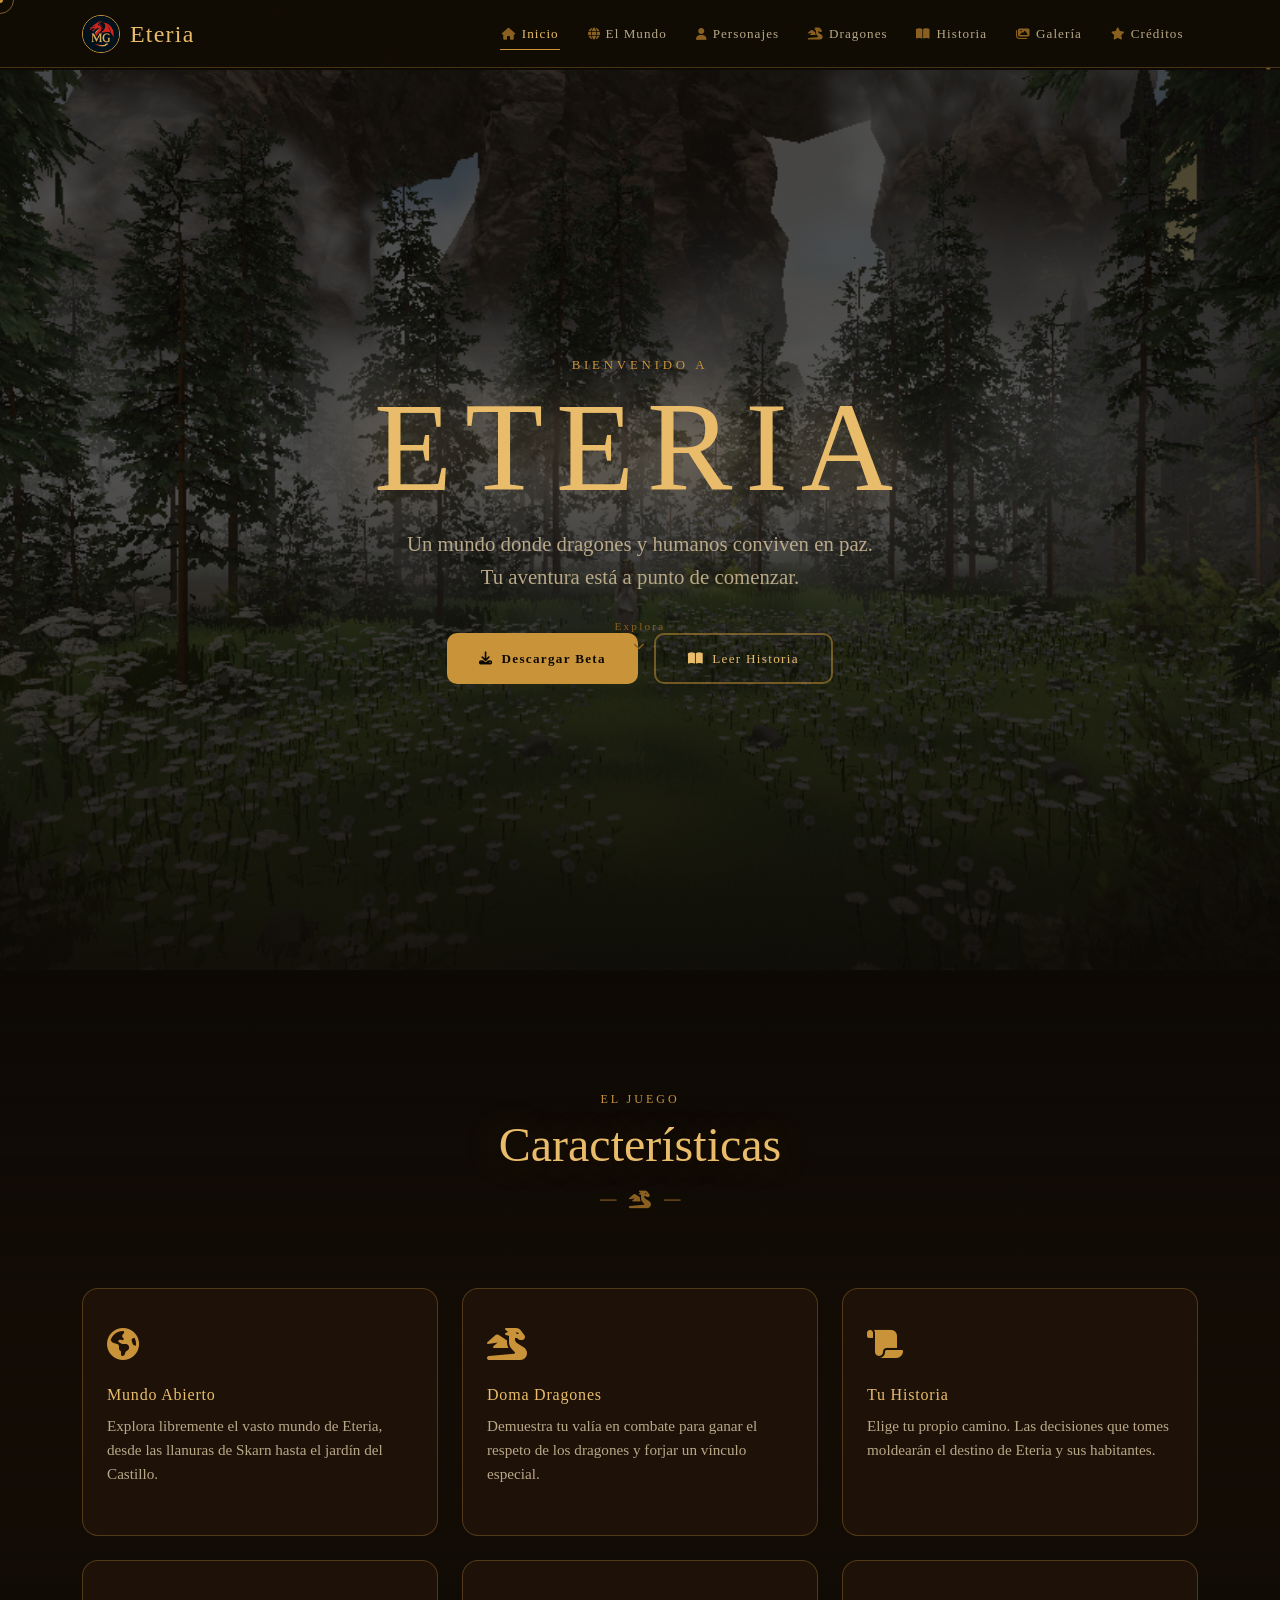
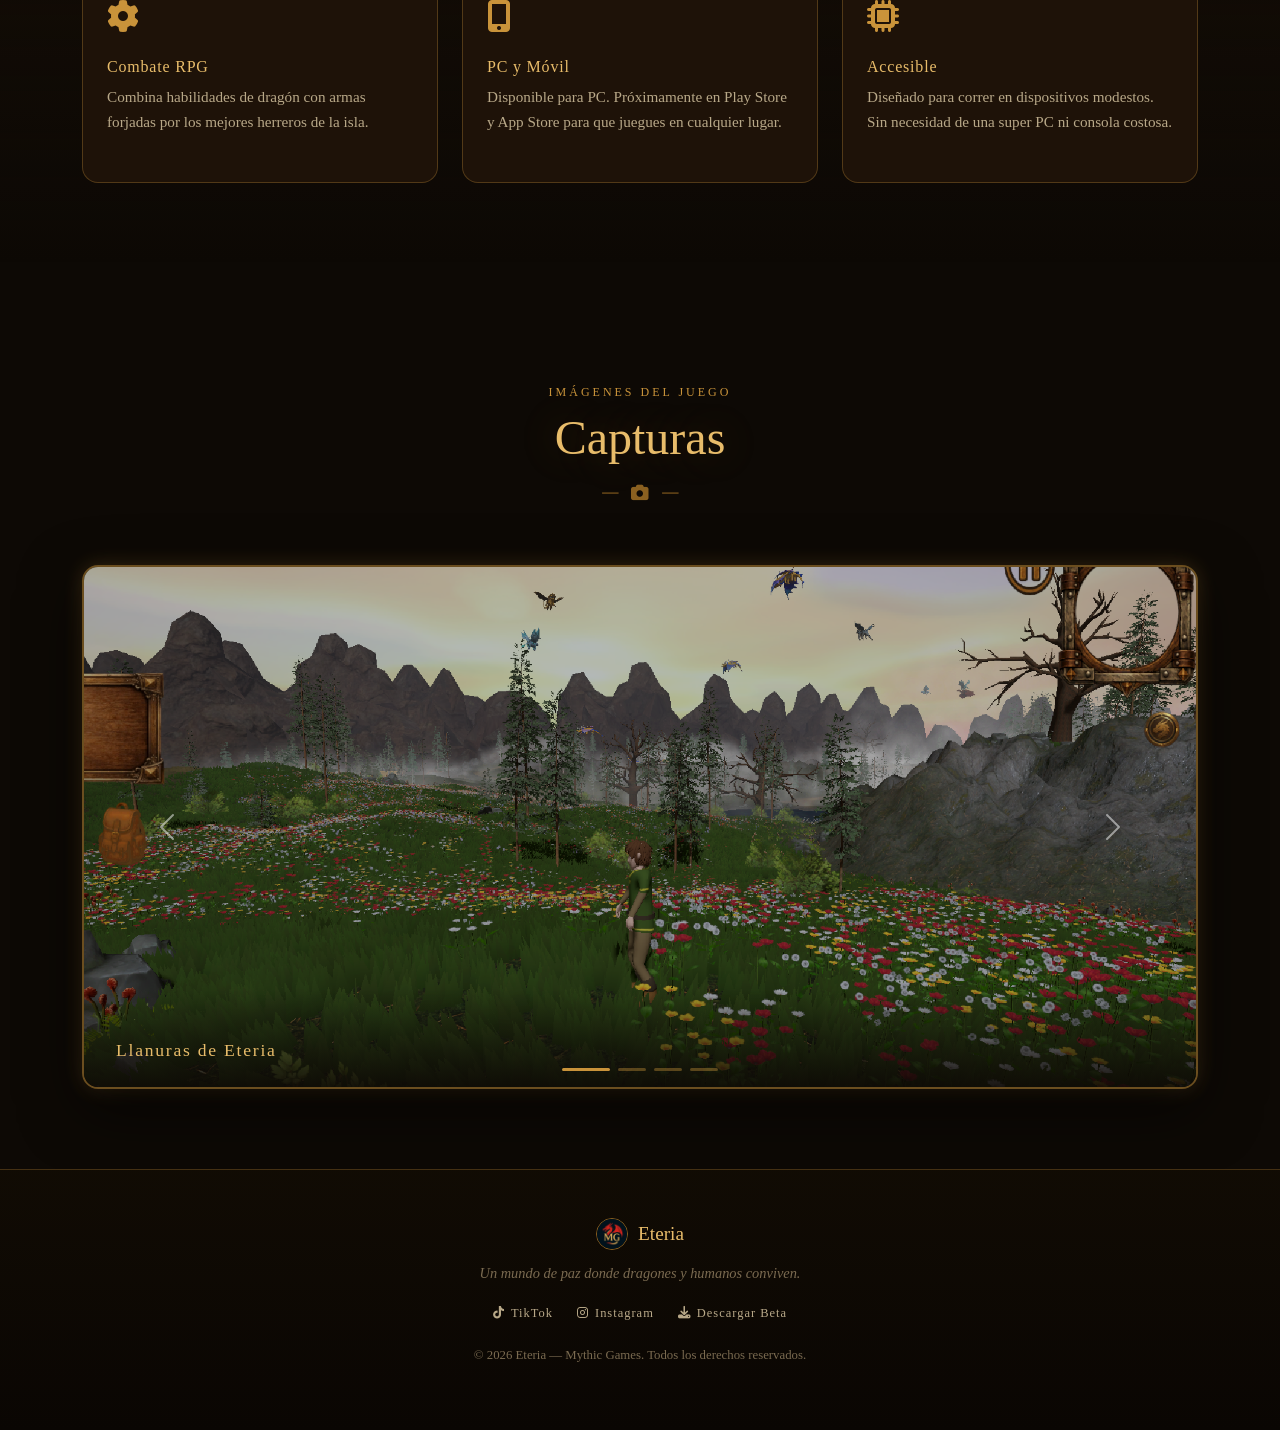
==== commit 946a55af: "Update index.html" ====
--- a/index.html
+++ b/index.html
@@ -957,9 +957,9 @@
         </div>
         <p class="footer-tagline">Un mundo de paz donde dragones y humanos conviven.</p>
         <div class="footer-links">
-          <a href="https://www.tiktok.com/@mythic.game" target="_blank" rel="noopener"><i class="fab fa-tiktok"></i>
+          <a href="http://tiktok.com/@dragones_eteria" target="_blank" rel="noopener"><i class="fab fa-tiktok"></i>
             TikTok</a>
-          <a href="https://www.instagram.com/mythic_games.mg/" target="_blank" rel="noopener"><i
+          <a href="https://www.instagram.com/dragones_eteria?igsh=MXhxcWhxeGxmYXNrMw==" target="_blank" rel="noopener"><i
               class="fab fa-instagram"></i> Instagram</a>
           <a href="https://drive.google.com/uc?export=download&id=1UA3DSQfFFxGYNhDPKsEguJf7kkUTbz_n" download><i
               class="fas fa-download"></i> Descargar Beta</a>
--- a/style.css
+++ b/style.css
@@ -0,0 +1,1715 @@
+/* ============================================================
+   ETERIA — style.css
+   Paleta: Oscuro profundo + dorado cálido + acento esmeralda
+   ============================================================ */
+
+/* ---------- VARIABLES ---------- */
+:root {
+  --bg-deep: #0d0905;
+  --bg-dark: #160e06;
+  --bg-card: #1e1208;
+  --bg-card2: #251608;
+  --bg-nav: #120c04ee;
+
+  --gold: #c9933a;
+  --gold-light: #e8bc6a;
+  --gold-dim: #8a6020;
+  --emerald: #3a7a52;
+  --emerald-light: #5aad74;
+  --crimson: #8a2020;
+  --crimson-light: #c04040;
+  --ice: #5a9ec9;
+  --ice-light: #8ac4e8;
+  --purple: #6a3a9a;
+
+  --text-primary: #f0e8d8;
+  --text-secondary: #b8a888;
+  --text-dim: #7a6a50;
+
+  --border-gold: 1px solid rgba(201, 147, 58, 0.3);
+  --border-gold2: 2px solid rgba(201, 147, 58, 0.5);
+  --glow-gold: 0 0 20px rgba(201, 147, 58, 0.25);
+  --glow-emerald: 0 0 20px rgba(58, 122, 82, 0.3);
+
+  --radius: 10px;
+  --radius-lg: 16px;
+  --trans: all 0.35s ease;
+}
+
+/* ---------- BASE ---------- */
+*,
+*::before,
+*::after {
+  box-sizing: border-box;
+  margin: 0;
+  padding: 0;
+}
+
+html {
+  scroll-behavior: smooth;
+}
+
+body {
+  background-color: var(--bg-deep);
+  font-family: 'EB Garamond', Georgia, serif;
+  color: var(--text-primary);
+  overflow-x: hidden;
+  position: relative;
+  cursor: none;
+}
+
+@font-face {
+  font-family: "abibas";
+  src: url("Abibas (1).ttf") format('truetype');
+}
+
+/* ---------- PARTÍCULAS ---------- */
+.particles {
+  position: fixed;
+  top: 0;
+  left: 0;
+  width: 100%;
+  height: 100%;
+  pointer-events: none;
+  z-index: 0;
+}
+
+/* ---------- CURSOR ---------- */
+.cursor-dot,
+.cursor-ring {
+  position: fixed;
+  pointer-events: none;
+  z-index: 9999;
+  border-radius: 50%;
+  transform: translate(-50%, -50%);
+  transition: opacity 0.3s;
+}
+
+.cursor-dot {
+  width: 6px;
+  height: 6px;
+  background: var(--gold);
+}
+
+.cursor-ring {
+  width: 28px;
+  height: 28px;
+  border: 1.5px solid rgba(201, 147, 58, 0.6);
+  transition: width 0.2s, height 0.2s;
+}
+
+body:hover .cursor-dot {
+  opacity: 1;
+}
+
+@media (hover: none) {
+
+  .cursor-dot,
+  .cursor-ring {
+    display: none;
+  }
+
+  body {
+    cursor: auto;
+  }
+}
+
+/* ---------- NAVBAR ---------- */
+.navbar {
+  background: var(--bg-nav);
+  backdrop-filter: blur(12px);
+  border-bottom: var(--border-gold);
+  position: fixed;
+  top: 0;
+  width: 100%;
+  z-index: 1000;
+  padding: 0.6rem 0;
+  transition: var(--trans);
+}
+
+.navbar.scrolled {
+  background: rgba(13, 9, 5, 0.97);
+  box-shadow: 0 4px 30px rgba(0, 0, 0, 0.5);
+}
+
+.navbar-brand {
+  font-family: 'Cinzel Decorative', serif;
+  font-size: 1.5rem;
+  color: var(--gold-light) !important;
+  display: flex;
+  align-items: center;
+  gap: 10px;
+  letter-spacing: 0.05em;
+}
+
+#logo-img {
+  height: 38px;
+  width: 38px;
+  object-fit: cover;
+  border-radius: 50%;
+  border: 1.5px solid var(--gold);
+}
+
+.nav-icon {
+  margin-right: 5px;
+  font-size: 0.75rem;
+  color: var(--gold-dim);
+}
+
+.navbar-nav .nav-link {
+  font-family: 'Cinzel', serif;
+  font-size: 0.82rem;
+  letter-spacing: 0.08em;
+  color: var(--text-secondary) !important;
+  padding: 0.4rem 0.9rem !important;
+  transition: var(--trans);
+  position: relative;
+}
+
+.navbar-nav .nav-link::after {
+  content: '';
+  position: absolute;
+  bottom: 0;
+  left: 50%;
+  transform: translateX(-50%);
+  width: 0;
+  height: 1px;
+  background: var(--gold);
+  transition: width 0.3s;
+}
+
+.navbar-nav .nav-link:hover,
+.navbar-nav .nav-link.active {
+  color: var(--gold-light) !important;
+}
+
+.navbar-nav .nav-link:hover::after,
+.navbar-nav .nav-link.active::after {
+  width: 70%;
+}
+
+/* Hamburguesa */
+.navbar-toggler {
+  border: none;
+  outline: none;
+  position: relative;
+  width: 28px;
+  height: 20px;
+  background: transparent;
+  cursor: pointer;
+}
+
+.navbar-toggler span,
+.navbar-toggler span::before,
+.navbar-toggler span::after {
+  display: block;
+  background: var(--gold);
+  position: absolute;
+  height: 2px;
+  width: 100%;
+  border-radius: 2px;
+  transition: var(--trans);
+}
+
+.navbar-toggler span {
+  top: 50%;
+  margin-top: -1px;
+}
+
+.navbar-toggler span::before {
+  content: '';
+  top: -7px;
+}
+
+.navbar-toggler span::after {
+  content: '';
+  top: 7px;
+}
+
+.navbar-toggler:not(.collapsed) span {
+  background: transparent;
+}
+
+.navbar-toggler:not(.collapsed) span::before {
+  top: 0;
+  transform: rotate(45deg);
+}
+
+.navbar-toggler:not(.collapsed) span::after {
+  top: 0;
+  transform: rotate(-45deg);
+}
+
+/* ---------- SECCIONES ---------- */
+.page-section {
+  display: none;
+  min-height: 100vh;
+  padding-top: 70px;
+  animation: fadeInPage 0.5s ease;
+  position: relative;
+  z-index: 1;
+}
+
+.page-section.active {
+  display: block;
+}
+
+@keyframes fadeInPage {
+  from {
+    opacity: 0;
+    transform: translateY(12px);
+  }
+
+  to {
+    opacity: 1;
+    transform: translateY(0);
+  }
+}
+
+/* ---------- SECTION HEADER ---------- */
+.section-header {
+  text-align: center;
+  padding: 3.5rem 0 2.5rem;
+}
+
+.section-eyebrow {
+  font-family: 'Cinzel', serif;
+  font-size: 0.75rem;
+  letter-spacing: 0.25em;
+  color: var(--gold);
+  text-transform: uppercase;
+  margin-bottom: 0.5rem;
+}
+
+.section-title {
+  font-family: 'Cinzel Decorative', serif;
+  font-size: clamp(1.8rem, 4vw, 3rem);
+  color: var(--gold-light);
+  text-shadow: 0 0 40px rgba(201, 147, 58, 0.3);
+  margin-bottom: 0.8rem;
+}
+
+.title-ornament {
+  display: flex;
+  align-items: center;
+  justify-content: center;
+  gap: 12px;
+  color: var(--gold-dim);
+  font-size: 1.1rem;
+  margin-bottom: 1.2rem;
+}
+
+.section-desc {
+  max-width: 640px;
+  margin: 0 auto;
+  color: var(--text-secondary);
+  font-size: 1.1rem;
+  line-height: 1.7;
+}
+
+/* ---------- HERO ---------- */
+.hero-section {
+  position: relative;
+  height: 100vh;
+  min-height: 600px;
+  display: flex;
+  align-items: center;
+  justify-content: center;
+  overflow: hidden;
+}
+
+.hero-bg {
+  position: absolute;
+  inset: 0;
+}
+
+.hero-bg-img {
+  width: 100%;
+  height: 100%;
+  object-fit: cover;
+  object-position: center top;
+  filter: brightness(0.45) saturate(0.8);
+  transition: transform 8s ease;
+}
+
+.hero-section:hover .hero-bg-img {
+  transform: scale(1.04);
+}
+
+.hero-overlay {
+  position: absolute;
+  inset: 0;
+  background: linear-gradient(to bottom,
+      rgba(13, 9, 5, 0.2) 0%,
+      rgba(13, 9, 5, 0.1) 40%,
+      rgba(13, 9, 5, 0.85) 100%);
+}
+
+.hero-content {
+  position: relative;
+  z-index: 2;
+  text-align: center;
+  padding: 0 1.5rem;
+  max-width: 800px;
+}
+
+.hero-eyebrow {
+  font-family: 'Cinzel', serif;
+  font-size: 0.8rem;
+  letter-spacing: 0.3em;
+  color: var(--gold);
+  text-transform: uppercase;
+  margin-bottom: 0.5rem;
+  animation: fadeUp 1s 0.2s both;
+}
+
+.hero-title {
+  font-family: 'Cinzel Decorative', serif;
+  font-size: clamp(3.5rem, 10vw, 8rem);
+  color: var(--gold-light);
+  line-height: 1;
+  text-shadow:
+    0 0 60px rgba(232, 188, 106, 0.4),
+    0 0 120px rgba(232, 188, 106, 0.15);
+  letter-spacing: 0.1em;
+  margin-bottom: 1rem;
+  animation: fadeUp 1s 0.4s both;
+}
+
+.hero-subtitle {
+  font-size: clamp(1rem, 2.5vw, 1.3rem);
+  color: var(--text-secondary);
+  line-height: 1.6;
+  margin-bottom: 2.5rem;
+  animation: fadeUp 1s 0.6s both;
+}
+
+.hero-actions {
+  display: flex;
+  gap: 1rem;
+  justify-content: center;
+  flex-wrap: wrap;
+  animation: fadeUp 1s 0.8s both;
+}
+
+.hero-scroll-hint {
+  position: absolute;
+  bottom: 2rem;
+  left: 50%;
+  transform: translateX(-50%);
+  display: flex;
+  flex-direction: column;
+  align-items: center;
+  gap: 6px;
+  color: var(--gold-dim);
+  font-family: 'Cinzel', serif;
+  font-size: 0.7rem;
+  letter-spacing: 0.2em;
+  animation: bounce 2s infinite 2s;
+}
+
+@keyframes fadeUp {
+  from {
+    opacity: 0;
+    transform: translateY(20px);
+  }
+
+  to {
+    opacity: 1;
+    transform: translateY(0);
+  }
+}
+
+@keyframes bounce {
+
+  0%,
+  100% {
+    transform: translateX(-50%) translateY(0);
+  }
+
+  50% {
+    transform: translateX(-50%) translateY(6px);
+  }
+}
+
+/* ---------- BOTONES ---------- */
+.btn-eteria-primary {
+  display: inline-flex;
+  align-items: center;
+  gap: 8px;
+  background: var(--gold);
+  color: var(--bg-deep);
+  font-family: 'Cinzel', serif;
+  font-size: 0.82rem;
+  letter-spacing: 0.1em;
+  padding: 0.85rem 2rem;
+  border-radius: var(--radius);
+  border: none;
+  cursor: pointer;
+  text-decoration: none;
+  transition: var(--trans);
+  font-weight: 700;
+}
+
+.btn-eteria-primary:hover {
+  background: var(--gold-light);
+  transform: translateY(-2px);
+  box-shadow: 0 8px 30px rgba(201, 147, 58, 0.4);
+  color: var(--bg-deep);
+}
+
+.btn-eteria-secondary {
+  display: inline-flex;
+  align-items: center;
+  gap: 8px;
+  background: transparent;
+  color: var(--gold-light);
+  font-family: 'Cinzel', serif;
+  font-size: 0.82rem;
+  letter-spacing: 0.1em;
+  padding: 0.85rem 2rem;
+  border-radius: var(--radius);
+  border: var(--border-gold2);
+  cursor: pointer;
+  text-decoration: none;
+  transition: var(--trans);
+}
+
+.btn-eteria-secondary:hover {
+  background: rgba(201, 147, 58, 0.12);
+  transform: translateY(-2px);
+  box-shadow: var(--glow-gold);
+}
+
+/* ---------- FEATURES ---------- */
+.features-section {
+  padding: 4rem 0 5rem;
+  background: linear-gradient(to bottom, transparent, rgba(22, 14, 6, 0.8), transparent);
+}
+
+.features-grid {
+  display: grid;
+  grid-template-columns: repeat(auto-fit, minmax(280px, 1fr));
+  gap: 1.5rem;
+  margin-top: 1rem;
+}
+
+.feature-card {
+  background: var(--bg-card);
+  border: var(--border-gold);
+  border-radius: var(--radius-lg);
+  padding: 2rem 1.5rem;
+  transition: var(--trans);
+  position: relative;
+  overflow: hidden;
+}
+
+.feature-card::before {
+  content: '';
+  position: absolute;
+  top: 0;
+  left: 0;
+  right: 0;
+  height: 2px;
+  background: linear-gradient(90deg, transparent, var(--gold), transparent);
+  opacity: 0;
+  transition: opacity 0.3s;
+}
+
+.feature-card:hover {
+  transform: translateY(-4px);
+  box-shadow: var(--glow-gold);
+}
+
+.feature-card:hover::before {
+  opacity: 1;
+}
+
+.feature-icon {
+  font-size: 2rem;
+  color: var(--gold);
+  margin-bottom: 1rem;
+}
+
+.feature-card h3 {
+  font-family: 'Cinzel', serif;
+  font-size: 1rem;
+  color: var(--gold-light);
+  margin-bottom: 0.6rem;
+  letter-spacing: 0.05em;
+}
+
+.feature-card p {
+  color: var(--text-secondary);
+  font-size: 0.95rem;
+  line-height: 1.6;
+}
+
+/* ---------- CARRUSEL ---------- */
+.carousel-section-wrapper {
+  padding: 4rem 0 5rem;
+}
+
+.eteria-carousel {
+  border-radius: var(--radius-lg);
+  overflow: hidden;
+  border: var(--border-gold2);
+  box-shadow: 0 20px 60px rgba(0, 0, 0, 0.6), var(--glow-gold);
+  position: relative;
+}
+
+.eteria-carousel .carousel-item img {
+  height: 520px;
+  object-fit: cover;
+  filter: brightness(0.85);
+}
+
+.carousel-caption-eteria {
+  position: absolute;
+  bottom: 0;
+  left: 0;
+  right: 0;
+  padding: 3rem 2rem 1.5rem;
+  background: linear-gradient(to top, rgba(13, 9, 5, 0.9), transparent);
+  font-family: 'Cinzel', serif;
+  font-size: 1.1rem;
+  color: var(--gold-light);
+  letter-spacing: 0.1em;
+}
+
+.carousel-indicators-eteria {
+  position: absolute;
+  bottom: 1rem;
+  left: 50%;
+  transform: translateX(-50%);
+  display: flex;
+  gap: 8px;
+}
+
+.carousel-indicators-eteria button {
+  width: 28px;
+  height: 3px;
+  background: rgba(201, 147, 58, 0.4);
+  border: none;
+  border-radius: 2px;
+  cursor: pointer;
+  transition: var(--trans);
+  padding: 0;
+}
+
+.carousel-indicators-eteria button.active {
+  background: var(--gold);
+  width: 48px;
+}
+
+/* ---------- WORLD CARDS ---------- */
+.world-grid {
+  display: grid;
+  grid-template-columns: repeat(auto-fill, minmax(300px, 1fr));
+  gap: 1.5rem;
+  padding-bottom: 4rem;
+}
+
+.world-card {
+  background: var(--bg-card);
+  border: var(--border-gold);
+  border-radius: var(--radius-lg);
+  overflow: hidden;
+  cursor: pointer;
+  transition: var(--trans);
+}
+
+.world-card:hover {
+  transform: translateY(-5px);
+  box-shadow: var(--glow-gold);
+}
+
+.world-card-img-wrap {
+  position: relative;
+  height: 200px;
+  overflow: hidden;
+}
+
+.world-card-img-wrap img {
+  width: 100%;
+  height: 100%;
+  object-fit: cover;
+  transition: transform 0.5s ease;
+}
+
+.world-card:hover .world-card-img-wrap img {
+  transform: scale(1.08);
+}
+
+.world-card-overlay {
+  position: absolute;
+  inset: 0;
+  background: rgba(13, 9, 5, 0.5);
+  display: flex;
+  align-items: center;
+  justify-content: center;
+  opacity: 0;
+  transition: var(--trans);
+  color: var(--gold-light);
+  font-size: 2rem;
+}
+
+.world-card:hover .world-card-overlay {
+  opacity: 1;
+}
+
+.world-card-body {
+  padding: 1.3rem;
+}
+
+.world-name {
+  font-family: 'Cinzel', serif;
+  font-size: 1.1rem;
+  color: var(--gold-light);
+  margin-bottom: 0.5rem;
+}
+
+.world-card-body p {
+  color: var(--text-secondary);
+  font-size: 0.92rem;
+  line-height: 1.6;
+  margin-bottom: 0.8rem;
+}
+
+.world-tag {
+  display: inline-block;
+  font-family: 'Cinzel', serif;
+  font-size: 0.68rem;
+  letter-spacing: 0.12em;
+  color: var(--gold);
+  border: 1px solid rgba(201, 147, 58, 0.4);
+  padding: 2px 10px;
+  border-radius: 20px;
+}
+
+/* Modal de región */
+.eteria-modal {
+  display: none;
+  position: fixed;
+  inset: 0;
+  background: rgba(0, 0, 0, 0.85);
+  z-index: 2000;
+  align-items: center;
+  justify-content: center;
+  padding: 1rem;
+}
+
+.eteria-modal.open {
+  display: flex;
+}
+
+.eteria-modal-content {
+  background: var(--bg-card2);
+  border: var(--border-gold2);
+  border-radius: var(--radius-lg);
+  max-width: 700px;
+  width: 100%;
+  overflow: hidden;
+  position: relative;
+  animation: modalIn 0.3s ease;
+}
+
+@keyframes modalIn {
+  from {
+    transform: scale(0.93);
+    opacity: 0;
+  }
+
+  to {
+    transform: scale(1);
+    opacity: 1;
+  }
+}
+
+.world-modal-content img {
+  width: 100%;
+  height: 320px;
+  object-fit: cover;
+  filter: brightness(0.8);
+}
+
+.world-modal-body {
+  padding: 1.8rem;
+}
+
+.world-modal-body h2 {
+  font-family: 'Cinzel Decorative', serif;
+  color: var(--gold-light);
+  font-size: 1.6rem;
+  margin: 0.5rem 0 0.8rem;
+}
+
+.world-modal-body p {
+  color: var(--text-secondary);
+  line-height: 1.7;
+}
+
+.modal-close-btn {
+  position: absolute;
+  top: 1rem;
+  right: 1rem;
+  background: rgba(13, 9, 5, 0.8);
+  border: var(--border-gold);
+  color: var(--gold);
+  width: 36px;
+  height: 36px;
+  border-radius: 50%;
+  cursor: pointer;
+  font-size: 1rem;
+  transition: var(--trans);
+  z-index: 10;
+}
+
+.modal-close-btn:hover {
+  background: var(--gold);
+  color: var(--bg-deep);
+}
+
+/* ---------- PERSONAJES ---------- */
+.characters-grid {
+  display: grid;
+  grid-template-columns: repeat(auto-fill, minmax(300px, 1fr));
+  gap: 1.5rem;
+  padding-bottom: 2rem;
+}
+
+.character-card {
+  background: var(--bg-card);
+  border: var(--border-gold);
+  border-radius: var(--radius-lg);
+  overflow: hidden;
+  transition: var(--trans);
+}
+
+.character-card:hover {
+  transform: translateY(-4px);
+  box-shadow: var(--glow-gold);
+}
+
+.character-card.protagonist {
+  border-color: rgba(201, 147, 58, 0.7);
+  box-shadow: 0 0 30px rgba(201, 147, 58, 0.1);
+}
+
+.character-img-wrap {
+  position: relative;
+  height: 220px;
+  overflow: hidden;
+}
+
+.character-img {
+  width: 100%;
+  height: 100%;
+  object-fit: cover;
+  object-position: center top;
+  transition: transform 0.5s;
+}
+
+.character-card:hover .character-img {
+  transform: scale(1.05);
+}
+
+.character-img-placeholder {
+  width: 100%;
+  height: 100%;
+  background: linear-gradient(135deg, #1e1208, #251608);
+  display: flex;
+  flex-direction: column;
+  align-items: center;
+  justify-content: center;
+  color: var(--gold-dim);
+  gap: 0.5rem;
+}
+
+.character-img-placeholder i {
+  font-size: 3.5rem;
+}
+
+.character-img-placeholder p {
+  font-family: 'Cinzel', serif;
+  font-size: 0.72rem;
+  letter-spacing: 0.1em;
+}
+
+.character-badge {
+  position: absolute;
+  top: 0.8rem;
+  right: 0.8rem;
+  background: var(--gold);
+  color: var(--bg-deep);
+  font-family: 'Cinzel', serif;
+  font-size: 0.65rem;
+  letter-spacing: 0.12em;
+  padding: 3px 10px;
+  border-radius: 20px;
+  font-weight: 700;
+}
+
+.character-badge.secondary {
+  background: var(--emerald);
+  color: #fff;
+}
+
+.character-badge.accent {
+  background: var(--crimson);
+  color: #fff;
+}
+
+.character-body {
+  padding: 1.3rem;
+}
+
+.character-name {
+  font-family: 'Cinzel', serif;
+  font-size: 1.2rem;
+  color: var(--gold-light);
+  margin-bottom: 0.2rem;
+}
+
+.character-role {
+  font-size: 0.82rem;
+  color: var(--gold-dim);
+  letter-spacing: 0.05em;
+  margin-bottom: 0.8rem;
+  font-style: italic;
+}
+
+.character-desc {
+  color: var(--text-secondary);
+  font-size: 0.93rem;
+  line-height: 1.6;
+  margin-bottom: 0.9rem;
+}
+
+.character-tags {
+  display: flex;
+  flex-wrap: wrap;
+  gap: 6px;
+}
+
+.character-tags span {
+  font-family: 'Cinzel', serif;
+  font-size: 0.65rem;
+  letter-spacing: 0.1em;
+  color: var(--emerald-light);
+  border: 1px solid rgba(58, 122, 82, 0.4);
+  padding: 2px 9px;
+  border-radius: 20px;
+}
+
+/* ---------- DRAGONES ---------- */
+.dragon-filters,
+.gallery-filters {
+  display: flex;
+  flex-wrap: wrap;
+  gap: 0.5rem;
+  justify-content: center;
+  margin-bottom: 2rem;
+}
+
+.filter-btn {
+  font-family: 'Cinzel', serif;
+  font-size: 0.75rem;
+  letter-spacing: 0.1em;
+  background: transparent;
+  color: var(--text-secondary);
+  border: var(--border-gold);
+  padding: 0.45rem 1.2rem;
+  border-radius: 20px;
+  cursor: pointer;
+  transition: var(--trans);
+}
+
+.filter-btn:hover,
+.filter-btn.active {
+  background: var(--gold);
+  color: var(--bg-deep);
+  border-color: var(--gold);
+}
+
+.dragons-grid {
+  display: grid;
+  grid-template-columns: repeat(auto-fill, minmax(300px, 1fr));
+  gap: 1.5rem;
+  padding-bottom: 2rem;
+}
+
+.dragon-card-new {
+  background: var(--bg-card);
+  border: var(--border-gold);
+  border-radius: var(--radius-lg);
+  overflow: hidden;
+  transition: var(--trans);
+}
+
+.dragon-card-new:hover {
+  transform: translateY(-4px);
+  box-shadow: var(--glow-gold);
+}
+
+.dragon-card-new.mystery {
+  border-color: rgba(106, 58, 154, 0.5);
+}
+
+.dragon-card-new.mystery:hover {
+  box-shadow: 0 0 20px rgba(106, 58, 154, 0.3);
+}
+
+.dragon-img-wrap {
+  position: relative;
+  height: 200px;
+  overflow: hidden;
+}
+
+.dragon-img-real {
+  width: 100%;
+  height: 100%;
+  object-fit: cover;
+  transition: transform 0.5s;
+}
+
+.dragon-card-new:hover .dragon-img-real {
+  transform: scale(1.05);
+}
+
+.dragon-img-placeholder {
+  width: 100%;
+  height: 100%;
+  background: linear-gradient(135deg, #1e1208, #251608);
+  display: flex;
+  flex-direction: column;
+  align-items: center;
+  justify-content: center;
+  color: var(--gold-dim);
+  gap: 0.5rem;
+}
+
+.dragon-img-placeholder.dark {
+  background: linear-gradient(135deg, #0d0510, #150a20);
+  color: rgba(106, 58, 154, 0.6);
+}
+
+.dragon-img-placeholder i {
+  font-size: 3rem;
+}
+
+.dragon-img-placeholder p {
+  font-family: 'Cinzel', serif;
+  font-size: 0.7rem;
+  letter-spacing: 0.1em;
+}
+
+.dragon-element {
+  position: absolute;
+  top: 0.7rem;
+  right: 0.7rem;
+  font-family: 'Cinzel', serif;
+  font-size: 0.65rem;
+  letter-spacing: 0.1em;
+  padding: 3px 10px;
+  border-radius: 20px;
+  display: flex;
+  align-items: center;
+  gap: 5px;
+}
+
+.dragon-element.fire {
+  background: rgba(138, 32, 32, 0.85);
+  color: #ffb4b4;
+}
+
+.dragon-element.poison {
+  background: rgba(138, 32, 138, 0.85);
+  color: #eeb4ff;
+}
+
+.dragon-element.nature {
+  background: rgba(58, 122, 82, 0.85);
+  color: #b4ffcc;
+}
+.dragon-element.ambar {
+  background: rgba(255, 166, 0, 0.85);
+  color: #ffe7b4;
+}
+.dragon-element.water {
+  background: rgba(58, 90, 138, 0.85);
+  color: #b4d4ff;
+}
+
+.dragon-element.earth {
+  background: rgba(90, 70, 40, 0.85);
+  color: #ffd4a0;
+}
+
+.dragon-element.ice {
+  background: rgba(58, 130, 180, 0.85);
+  color: #d4f0ff;
+}
+
+.dragon-element.dark {
+  background: rgba(60, 20, 80, 0.9);
+  color: #d4b4ff;
+}
+
+.dragon-card-body {
+  padding: 1.3rem;
+}
+
+.dragon-name-new {
+  font-family: 'Cinzel', serif;
+  font-size: 1.1rem;
+  color: var(--gold-light);
+  margin-bottom: 0.2rem;
+}
+
+.dragon-species {
+  font-size: 0.8rem;
+  color: var(--gold-dim);
+  font-weight: normal;
+}
+
+.dragon-habitat {
+  font-size: 0.8rem;
+  color: var(--emerald-light);
+  margin-bottom: 0.7rem;
+}
+
+.dragon-desc-new {
+  color: var(--text-secondary);
+  font-size: 0.9rem;
+  line-height: 1.6;
+  margin-bottom: 1rem;
+}
+
+.dragon-stats {
+  display: flex;
+  flex-direction: column;
+  gap: 0.4rem;
+}
+
+.stat {
+  display: flex;
+  align-items: center;
+  gap: 8px;
+}
+
+.stat-label {
+  font-family: 'Cinzel', serif;
+  font-size: 0.65rem;
+  color: var(--text-dim);
+  letter-spacing: 0.08em;
+  width: 60px;
+  flex-shrink: 0;
+}
+
+.stat-bar {
+  flex: 1;
+  height: 4px;
+  background: rgba(201, 147, 58, 0.1);
+  border-radius: 2px;
+  overflow: hidden;
+}
+
+.stat-fill {
+  height: 100%;
+  background: linear-gradient(90deg, var(--gold-dim), var(--gold-light));
+  border-radius: 2px;
+  transition: width 0.8s ease;
+}
+
+.mystery-fill {
+  background: linear-gradient(90deg, var(--purple), #a06ae8);
+  animation: pulseMystery 2s infinite;
+}
+
+@keyframes pulseMystery {
+
+  0%,
+  100% {
+    width: 60%;
+    opacity: 0.6;
+  }
+
+  50% {
+    width: 100%;
+    opacity: 1;
+  }
+}
+
+/* ---------- HISTORIA ---------- */
+.historia-layout {
+  display: grid;
+  grid-template-columns: 1fr 320px;
+  gap: 2.5rem;
+  padding-bottom: 4rem;
+  align-items: start;
+}
+
+@media (max-width: 900px) {
+  .historia-layout {
+    grid-template-columns: 1fr;
+  }
+}
+
+.historia-book {
+  background: var(--bg-card);
+  border: var(--border-gold);
+  border-radius: var(--radius-lg);
+  padding: 3rem 2.5rem;
+  position: relative;
+}
+
+.historia-book::before {
+  content: '';
+  position: absolute;
+  top: 0;
+  left: 0;
+  right: 0;
+  height: 3px;
+  background: linear-gradient(90deg, transparent, var(--gold), transparent);
+}
+
+.book-page p {
+  color: var(--text-secondary);
+  font-size: 1.05rem;
+  line-height: 1.85;
+  margin-bottom: 1.2rem;
+}
+
+.book-drop-cap {
+  float: left;
+  font-family: 'Cinzel Decorative', serif;
+  font-size: 5rem;
+  line-height: 0.8;
+  color: var(--gold);
+  margin: 0.1em 0.12em 0 0;
+  text-shadow: 0 0 30px rgba(201, 147, 58, 0.3);
+}
+
+.historia-divider {
+  text-align: center;
+  color: var(--gold-dim);
+  font-size: 1.2rem;
+  margin: 1.8rem 0;
+}
+
+.historia-divider.dark {
+  color: var(--crimson);
+}
+
+.historia-quote {
+  border-left: 3px solid var(--gold);
+  padding-left: 1.2rem;
+  font-style: italic;
+  font-size: 1.1rem !important;
+  color: var(--gold-light) !important;
+}
+
+.historia-quote.final {
+  border-color: var(--crimson);
+  color: var(--crimson-light) !important;
+  font-size: 1.15rem !important;
+}
+
+.acto-badge {
+  background: linear-gradient(135deg, rgba(22, 14, 6, 0.8), rgba(37, 22, 8, 0.8));
+  border: var(--border-gold);
+  border-radius: var(--radius);
+  padding: 1.2rem 1.5rem;
+  text-align: center;
+  margin-top: 2rem;
+}
+
+.acto-badge span {
+  font-family: 'Cinzel', serif;
+  font-size: 0.85rem;
+  letter-spacing: 0.12em;
+  color: var(--gold);
+}
+
+.acto-badge p {
+  color: var(--text-dim) !important;
+  font-size: 0.88rem !important;
+  margin: 0.3rem 0 0 !important;
+}
+
+/* Sidebar */
+.historia-sidebar {
+  display: flex;
+  flex-direction: column;
+  gap: 1rem;
+}
+
+.sidebar-card {
+  background: var(--bg-card);
+  border: var(--border-gold);
+  border-radius: var(--radius);
+  padding: 1.2rem;
+}
+
+.sidebar-card.danger {
+  border-color: rgba(138, 32, 32, 0.4);
+}
+
+.sidebar-card h4 {
+  font-family: 'Cinzel', serif;
+  font-size: 0.85rem;
+  color: var(--gold-light);
+  letter-spacing: 0.08em;
+  margin-bottom: 0.7rem;
+  display: flex;
+  align-items: center;
+  gap: 8px;
+}
+
+.sidebar-card ul {
+  list-style: none;
+  padding: 0;
+}
+
+.sidebar-card li {
+  color: var(--text-secondary);
+  font-size: 0.88rem;
+  padding: 0.25rem 0;
+  border-bottom: 1px solid rgba(201, 147, 58, 0.08);
+}
+
+.sidebar-card li:last-child {
+  border: none;
+}
+
+.sidebar-card p {
+  color: var(--text-secondary);
+  font-size: 0.9rem;
+  line-height: 1.6;
+}
+
+.sidebar-card.jardin {
+  padding: 0;
+  overflow: hidden;
+}
+
+.sidebar-card.jardin img {
+  width: 100%;
+  display: block;
+  border-radius: var(--radius);
+}
+
+.sidebar-card.jardin .caption {
+  padding: 0.7rem;
+  font-size: 0.8rem;
+  color: var(--text-dim);
+  text-align: center;
+  font-style: italic;
+}
+
+/* ---------- GALERÍA ---------- */
+.gallery-grid {
+  display: grid;
+  grid-template-columns: repeat(auto-fill, minmax(240px, 1fr));
+  gap: 1rem;
+  padding-bottom: 4rem;
+}
+
+.gallery-item {
+  position: relative;
+  border-radius: var(--radius);
+  overflow: hidden;
+  cursor: pointer;
+  aspect-ratio: 16/10;
+  border: var(--border-gold);
+  transition: var(--trans);
+}
+
+.gallery-item.featured {
+  grid-column: span 2;
+  aspect-ratio: 16/7;
+}
+
+.gallery-item img {
+  width: 100%;
+  height: 100%;
+  object-fit: cover;
+  transition: transform 0.5s ease, filter 0.3s;
+}
+
+.gallery-item:hover img {
+  transform: scale(1.06);
+  filter: brightness(0.7);
+}
+
+.gallery-overlay {
+  position: absolute;
+  inset: 0;
+  background: linear-gradient(to top, rgba(13, 9, 5, 0.8), transparent 60%);
+  display: flex;
+  flex-direction: column;
+  align-items: center;
+  justify-content: center;
+  opacity: 0;
+  transition: var(--trans);
+  color: var(--gold-light);
+  gap: 0.4rem;
+}
+
+.gallery-overlay i {
+  font-size: 1.8rem;
+}
+
+.gallery-overlay span {
+  font-family: 'Cinzel', serif;
+  font-size: 0.75rem;
+  letter-spacing: 0.1em;
+}
+
+.gallery-item:hover .gallery-overlay {
+  opacity: 1;
+}
+
+.gallery-item.hidden {
+  display: none;
+}
+
+/* Lightbox */
+.lightbox {
+  display: none;
+  position: fixed;
+  inset: 0;
+  background: rgba(0, 0, 0, 0.92);
+  z-index: 3000;
+  align-items: center;
+  justify-content: center;
+  padding: 2rem;
+}
+
+.lightbox.open {
+  display: flex;
+}
+
+#lightboxImg {
+  max-width: 90vw;
+  max-height: 85vh;
+  border-radius: var(--radius);
+  border: var(--border-gold2);
+  box-shadow: 0 20px 80px rgba(0, 0, 0, 0.8);
+  object-fit: contain;
+}
+
+#lightboxCaption {
+  position: absolute;
+  bottom: 2rem;
+  left: 50%;
+  transform: translateX(-50%);
+  font-family: 'Cinzel', serif;
+  font-size: 0.85rem;
+  color: var(--gold-light);
+  letter-spacing: 0.1em;
+}
+
+.lightbox-close {
+  position: absolute;
+  top: 1.5rem;
+  right: 1.5rem;
+  background: rgba(22, 14, 6, 0.8);
+  border: var(--border-gold);
+  color: var(--gold);
+  width: 40px;
+  height: 40px;
+  border-radius: 50%;
+  cursor: pointer;
+  font-size: 1rem;
+  transition: var(--trans);
+}
+
+.lightbox-close:hover {
+  background: var(--gold);
+  color: var(--bg-deep);
+}
+
+.lightbox-prev,
+.lightbox-next {
+  position: absolute;
+  top: 50%;
+  transform: translateY(-50%);
+  background: rgba(22, 14, 6, 0.7);
+  border: var(--border-gold);
+  color: var(--gold);
+  width: 44px;
+  height: 44px;
+  border-radius: 50%;
+  cursor: pointer;
+  font-size: 1rem;
+  transition: var(--trans);
+}
+
+.lightbox-prev {
+  left: 1.5rem;
+}
+
+.lightbox-next {
+  right: 1.5rem;
+}
+
+.lightbox-prev:hover,
+.lightbox-next:hover {
+  background: var(--gold);
+  color: var(--bg-deep);
+}
+
+/* ---------- CRÉDITOS ---------- */
+.credits-layout {
+  display: flex;
+  flex-direction: column;
+  gap: 3rem;
+  padding-bottom: 4rem;
+}
+
+.credits-sub {
+  font-family: 'Cinzel', serif;
+  font-size: 1rem;
+  color: var(--gold-light);
+  letter-spacing: 0.1em;
+  margin-bottom: 1.2rem;
+  padding-bottom: 0.5rem;
+  border-bottom: var(--border-gold);
+}
+
+.team-cards {
+  display: grid;
+  grid-template-columns: repeat(auto-fit, minmax(240px, 1fr));
+  gap: 1rem;
+}
+
+.team-card {
+  background: var(--bg-card);
+  border: var(--border-gold);
+  border-radius: var(--radius);
+  padding: 1.8rem;
+  text-align: center;
+  transition: var(--trans);
+}
+
+.team-card:hover {
+  transform: translateY(-3px);
+  box-shadow: var(--glow-gold);
+}
+
+.team-avatar {
+  width: 64px;
+  height: 64px;
+  background: rgba(201, 147, 58, 0.12);
+  border: 2px solid var(--gold-dim);
+  border-radius: 50%;
+  display: flex;
+  align-items: center;
+  justify-content: center;
+  font-size: 1.6rem;
+  color: var(--gold);
+  margin: 0 auto 1rem;
+}
+
+.team-card h4 {
+  font-family: 'Cinzel', serif;
+  font-size: 0.9rem;
+  color: var(--gold-light);
+  margin-bottom: 0.4rem;
+}
+
+.team-card p {
+  color: var(--text-secondary);
+  font-size: 0.85rem;
+}
+
+.historia-text-block {
+  background: var(--bg-card);
+  border: var(--border-gold);
+  border-radius: var(--radius-lg);
+  padding: 2rem;
+}
+
+.historia-text-block p {
+  color: var(--text-secondary);
+  font-size: 1rem;
+  line-height: 1.8;
+  margin-bottom: 1rem;
+}
+
+.historia-text-block p:last-child {
+  margin: 0;
+}
+
+.historia-final {
+  color: var(--gold-light) !important;
+  font-size: 1.05rem !important;
+}
+
+.feedback-section {
+  text-align: center;
+}
+
+.feedback-section p {
+  color: var(--text-secondary);
+  font-size: 1rem;
+  margin-bottom: 1.5rem;
+  max-width: 500px;
+  margin-left: auto;
+  margin-right: auto;
+  line-height: 1.7;
+}
+
+/* ---------- COMING SOON ---------- */
+.coming-soon-note {
+  text-align: center;
+  padding: 2rem;
+  color: var(--text-dim);
+  display: flex;
+  align-items: center;
+  justify-content: center;
+  gap: 0.7rem;
+  font-style: italic;
+  font-size: 0.9rem;
+}
+
+.coming-soon-note i {
+  color: var(--gold-dim);
+}
+
+/* ---------- BOTÓN ARRIBA ---------- */
+#backToTop {
+  position: fixed;
+  bottom: 2rem;
+  right: 2rem;
+  background: var(--bg-card);
+  border: var(--border-gold2);
+  color: var(--gold);
+  width: 46px;
+  height: 46px;
+  border-radius: 50%;
+  cursor: pointer;
+  font-size: 1rem;
+  display: none;
+  z-index: 500;
+  box-shadow: var(--glow-gold);
+  transition: var(--trans);
+}
+
+#backToTop:hover {
+  background: var(--gold);
+  color: var(--bg-deep);
+  transform: translateY(-3px);
+}
+
+/* ---------- FOOTER ---------- */
+footer {
+  background: linear-gradient(to top, #0a0603, var(--bg-nav));
+  border-top: var(--border-gold);
+  padding: 3rem 0;
+  position: relative;
+  z-index: 1;
+}
+
+.footer-content {
+  text-align: center;
+}
+
+.footer-brand {
+  display: inline-flex;
+  align-items: center;
+  gap: 10px;
+  margin-bottom: 0.8rem;
+}
+
+.footer-brand img {
+  width: 32px;
+  height: 32px;
+  border-radius: 50%;
+  border: 1px solid var(--gold-dim);
+}
+
+.footer-brand span {
+  font-family: 'Cinzel Decorative', serif;
+  font-size: 1.2rem;
+  color: var(--gold-light);
+}
+
+.footer-tagline {
+  color: var(--text-dim);
+  font-style: italic;
+  margin-bottom: 1.2rem;
+  font-size: 0.9rem;
+}
+
+.footer-links {
+  display: flex;
+  justify-content: center;
+  gap: 1.5rem;
+  flex-wrap: wrap;
+  margin-bottom: 1.5rem;
+}
+
+.footer-links a {
+  color: var(--text-secondary);
+  text-decoration: none;
+  font-family: 'Cinzel', serif;
+  font-size: 0.78rem;
+  letter-spacing: 0.08em;
+  transition: color 0.3s;
+  display: flex;
+  align-items: center;
+  gap: 6px;
+}
+
+.footer-links a:hover {
+  color: var(--gold-light);
+}
+
+.footer-copy {
+  color: var(--text-dim);
+  font-size: 0.8rem;
+}
+
+/* ---------- RESPONSIVE ---------- */
+@media (max-width: 768px) {
+  .hero-title {
+    font-size: 3.5rem;
+  }
+
+  .eteria-carousel .carousel-item img {
+    height: 280px;
+  }
+
+  .gallery-item.featured {
+    grid-column: span 1;
+    aspect-ratio: 16/10;
+  }
+
+  .historia-book {
+    padding: 1.5rem;
+  }
+
+  .book-drop-cap {
+    font-size: 3.5rem;
+  }
+
+  .historia-sidebar {
+    order: -1;
+  }
+}
+
+@media (max-width: 480px) {
+  .hero-actions {
+    flex-direction: column;
+    align-items: center;
+  }
+
+  .btn-eteria-primary,
+  .btn-eteria-secondary {
+    width: 100%;
+    justify-content: center;
+  }
+}
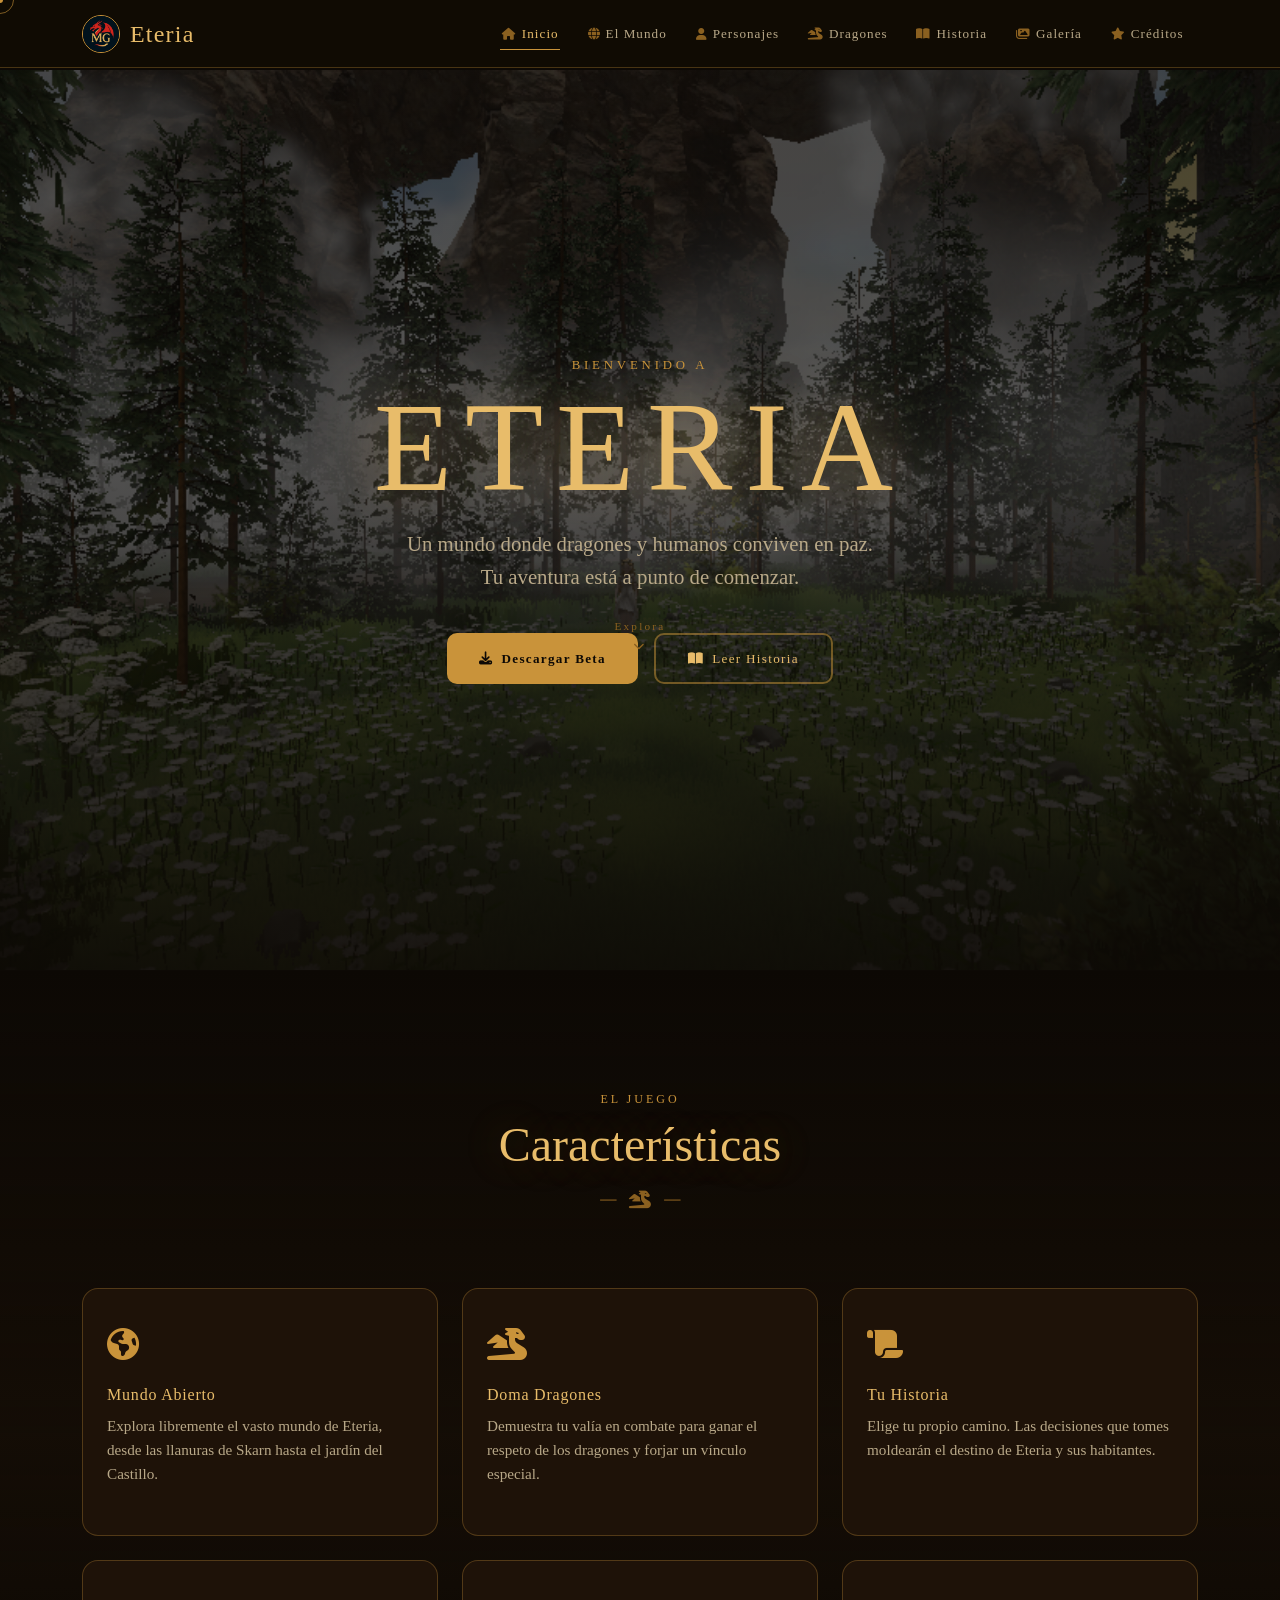
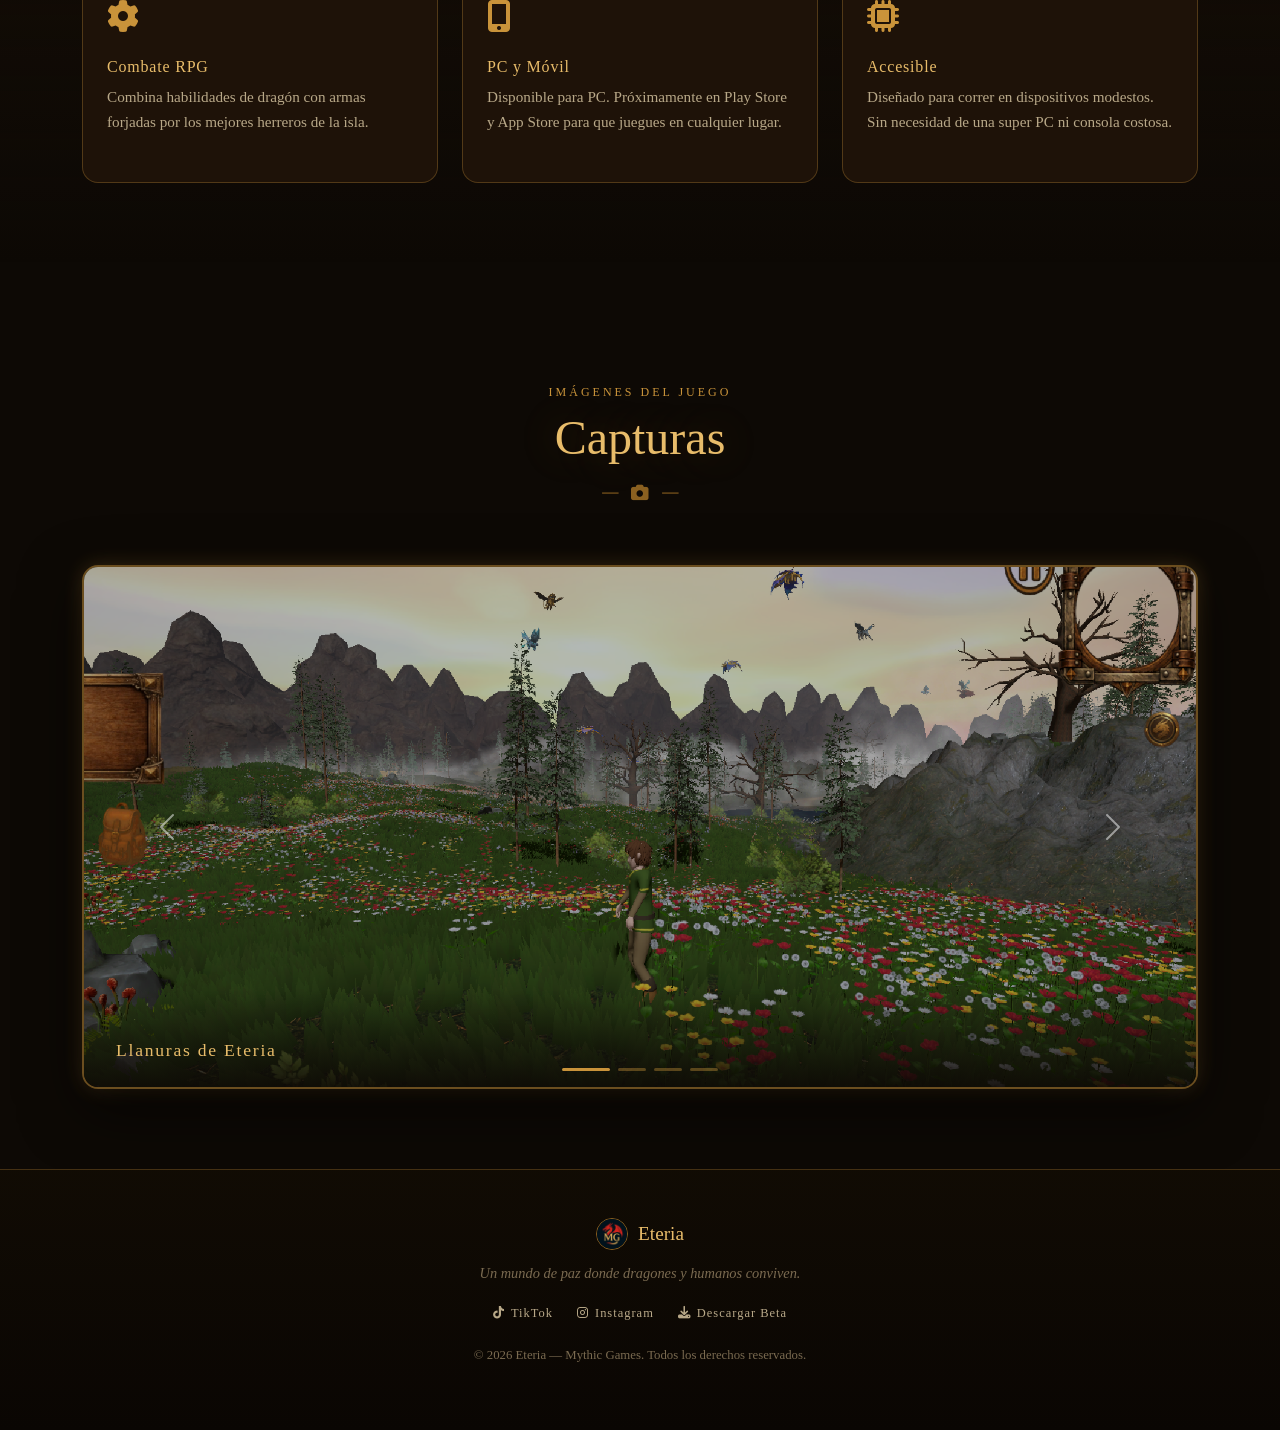
==== commit 52dbb4a8: "Update index.html" ====
--- a/index.html
+++ b/index.html
@@ -932,7 +932,7 @@
           <h3 class="credits-sub">Apoya el Proyecto</h3>
           <p>Tu opinión es fundamental para el desarrollo de Eteria. Danos tu retroalimentación y sé parte de la
             historia.</p>
-          <a href="https://forms.cloud.microsoft/pages/responsepage.aspx?id=Kv6hD1vVZUaV51OlaSfYM9OMAo64_tlMnvQJeB1EG01UQlcwNUxWU0dCRjVFMVNMQ1pEWjNPNTMyMC4u&origin=lprLink&route=shorturl"
+          <a href="https://forms.cloud.microsoft/r/WCPu6UJkJM"
             target="_blank" rel="noopener" class="btn-eteria-primary">
             <i class="fas fa-comment-alt"></i> Completar Encuesta
           </a>
